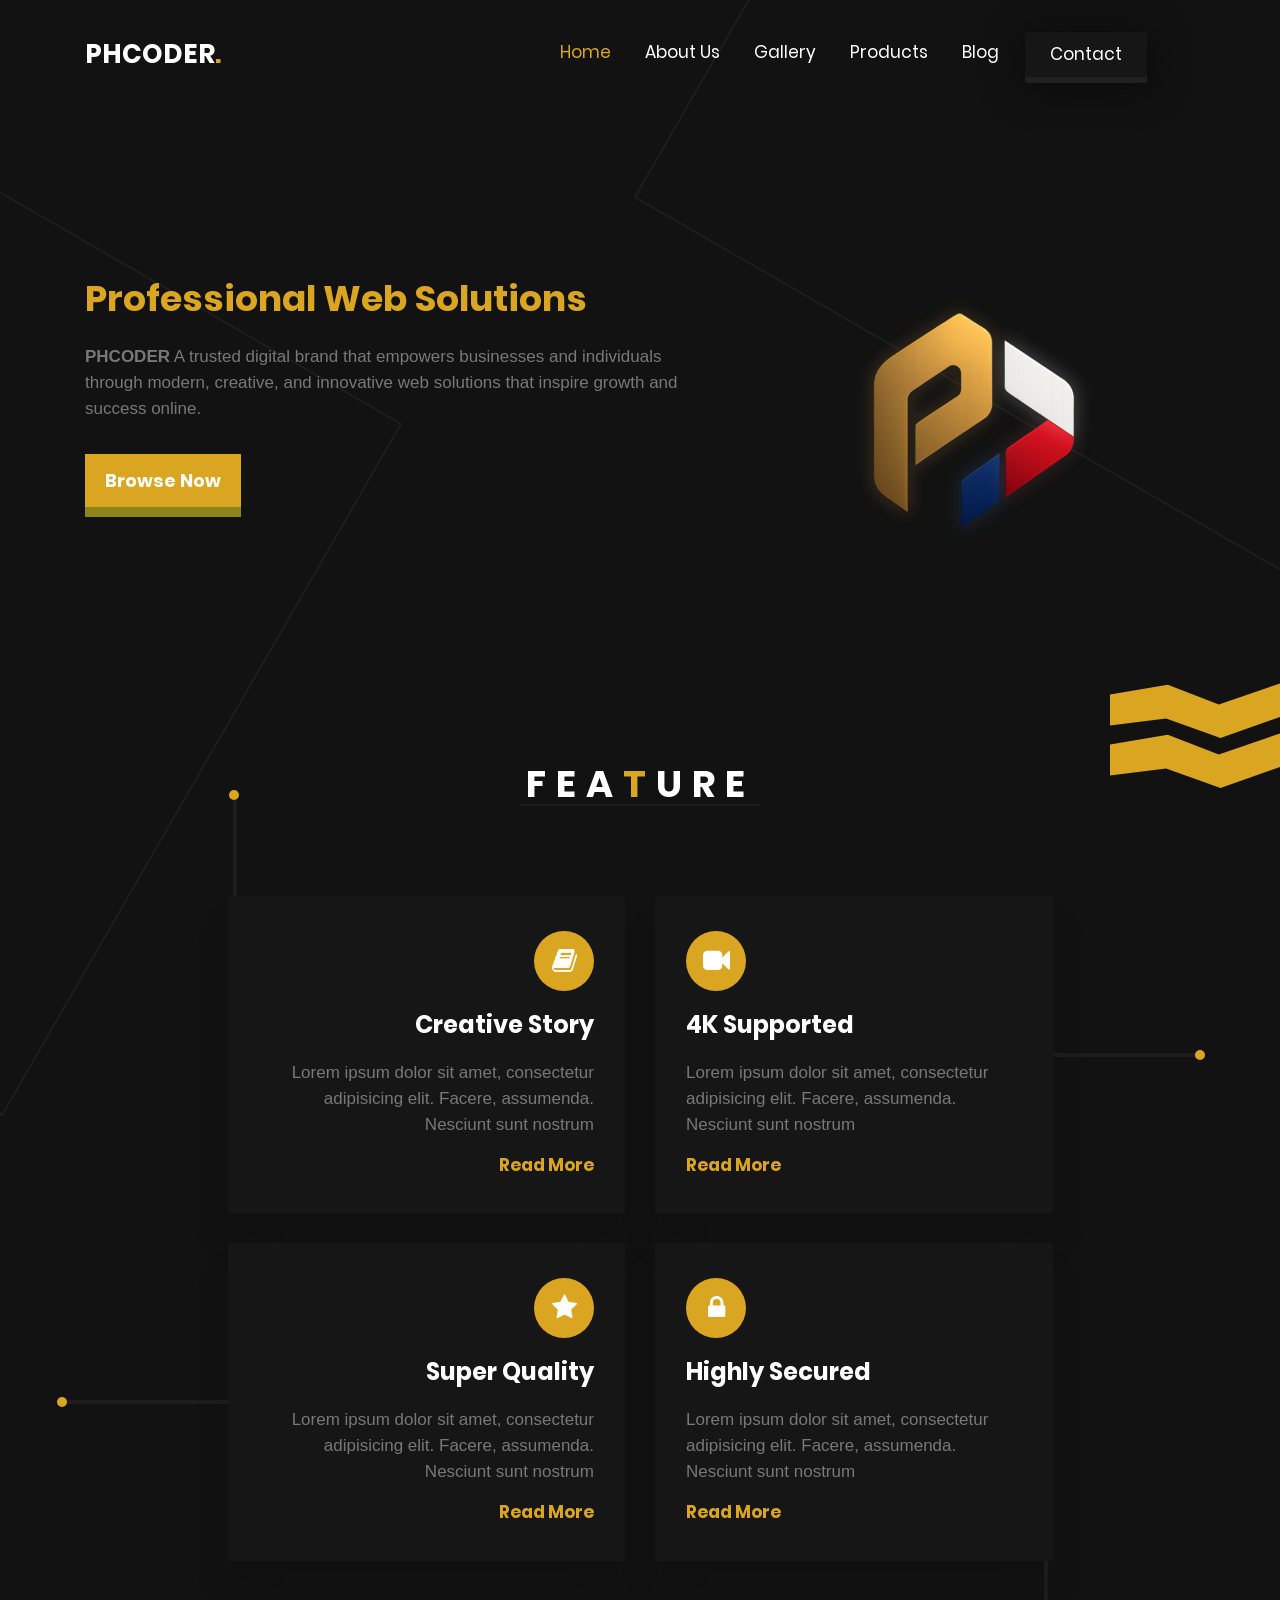
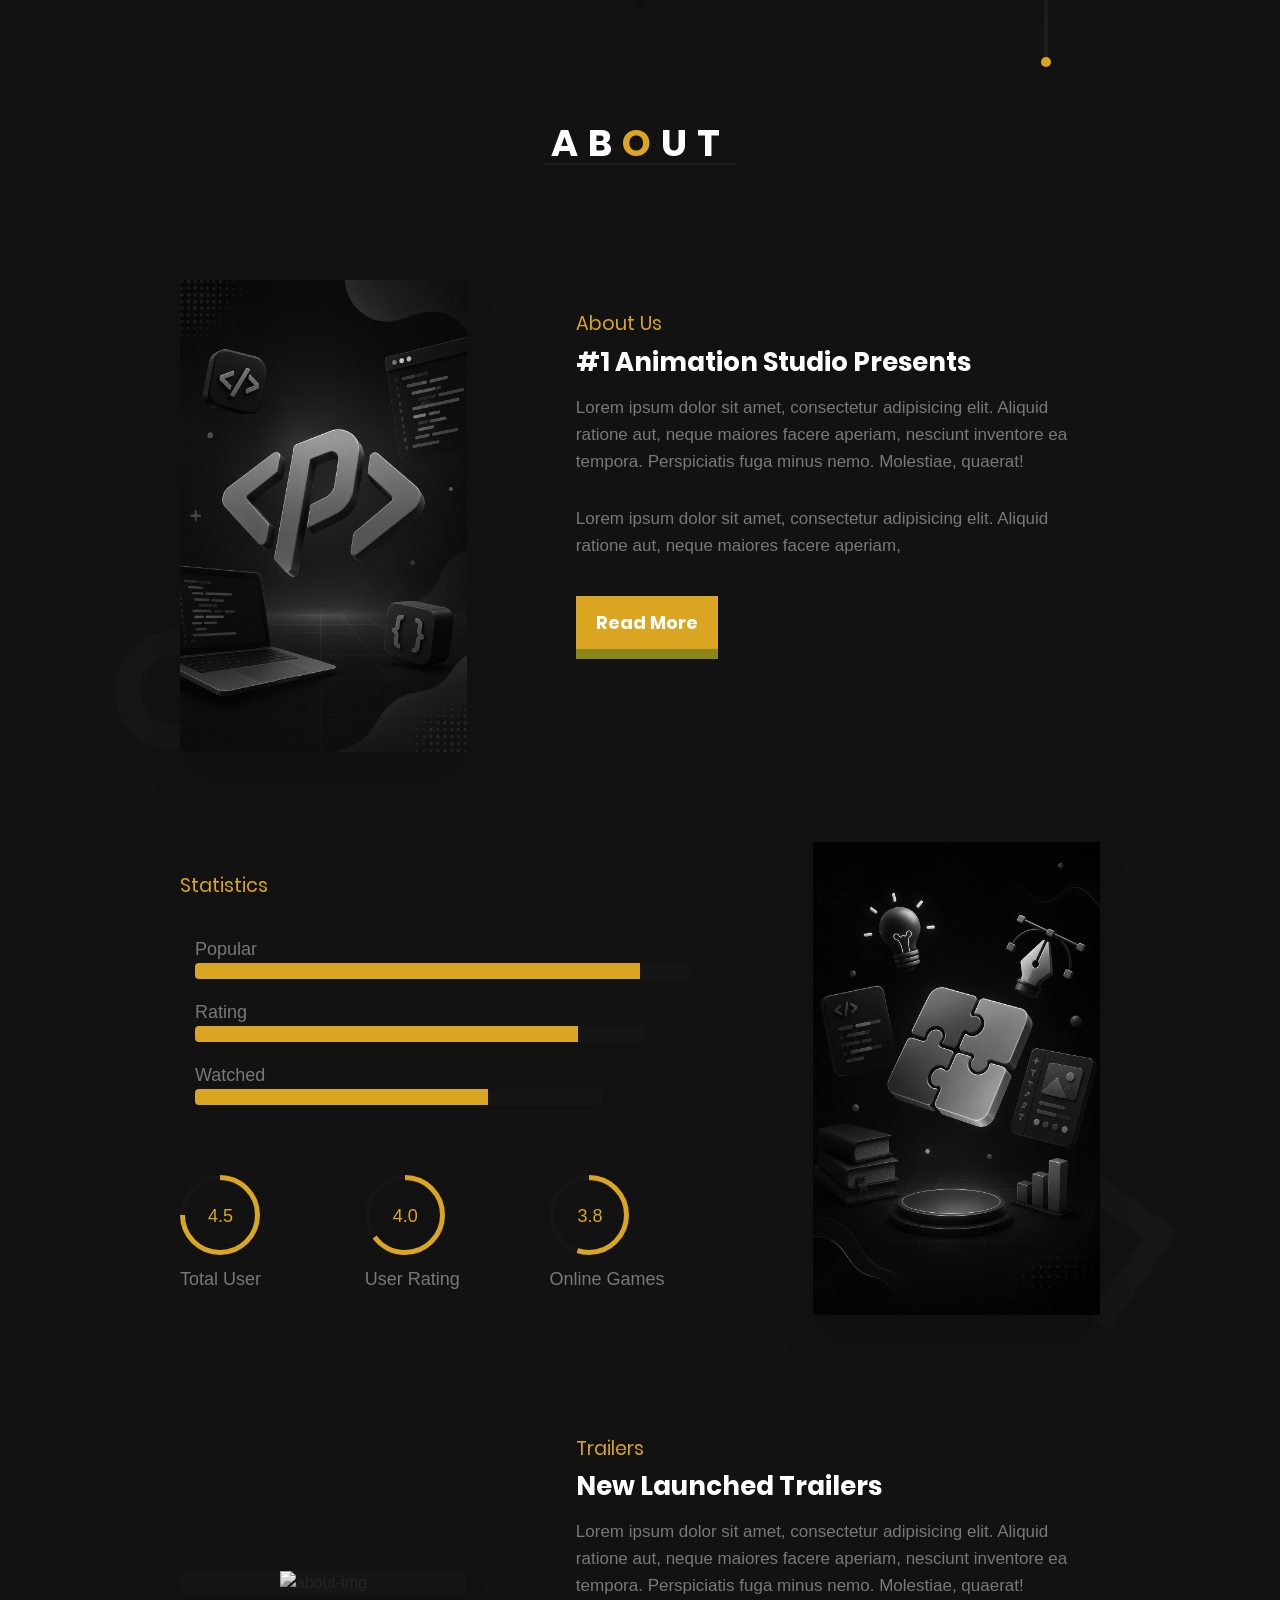
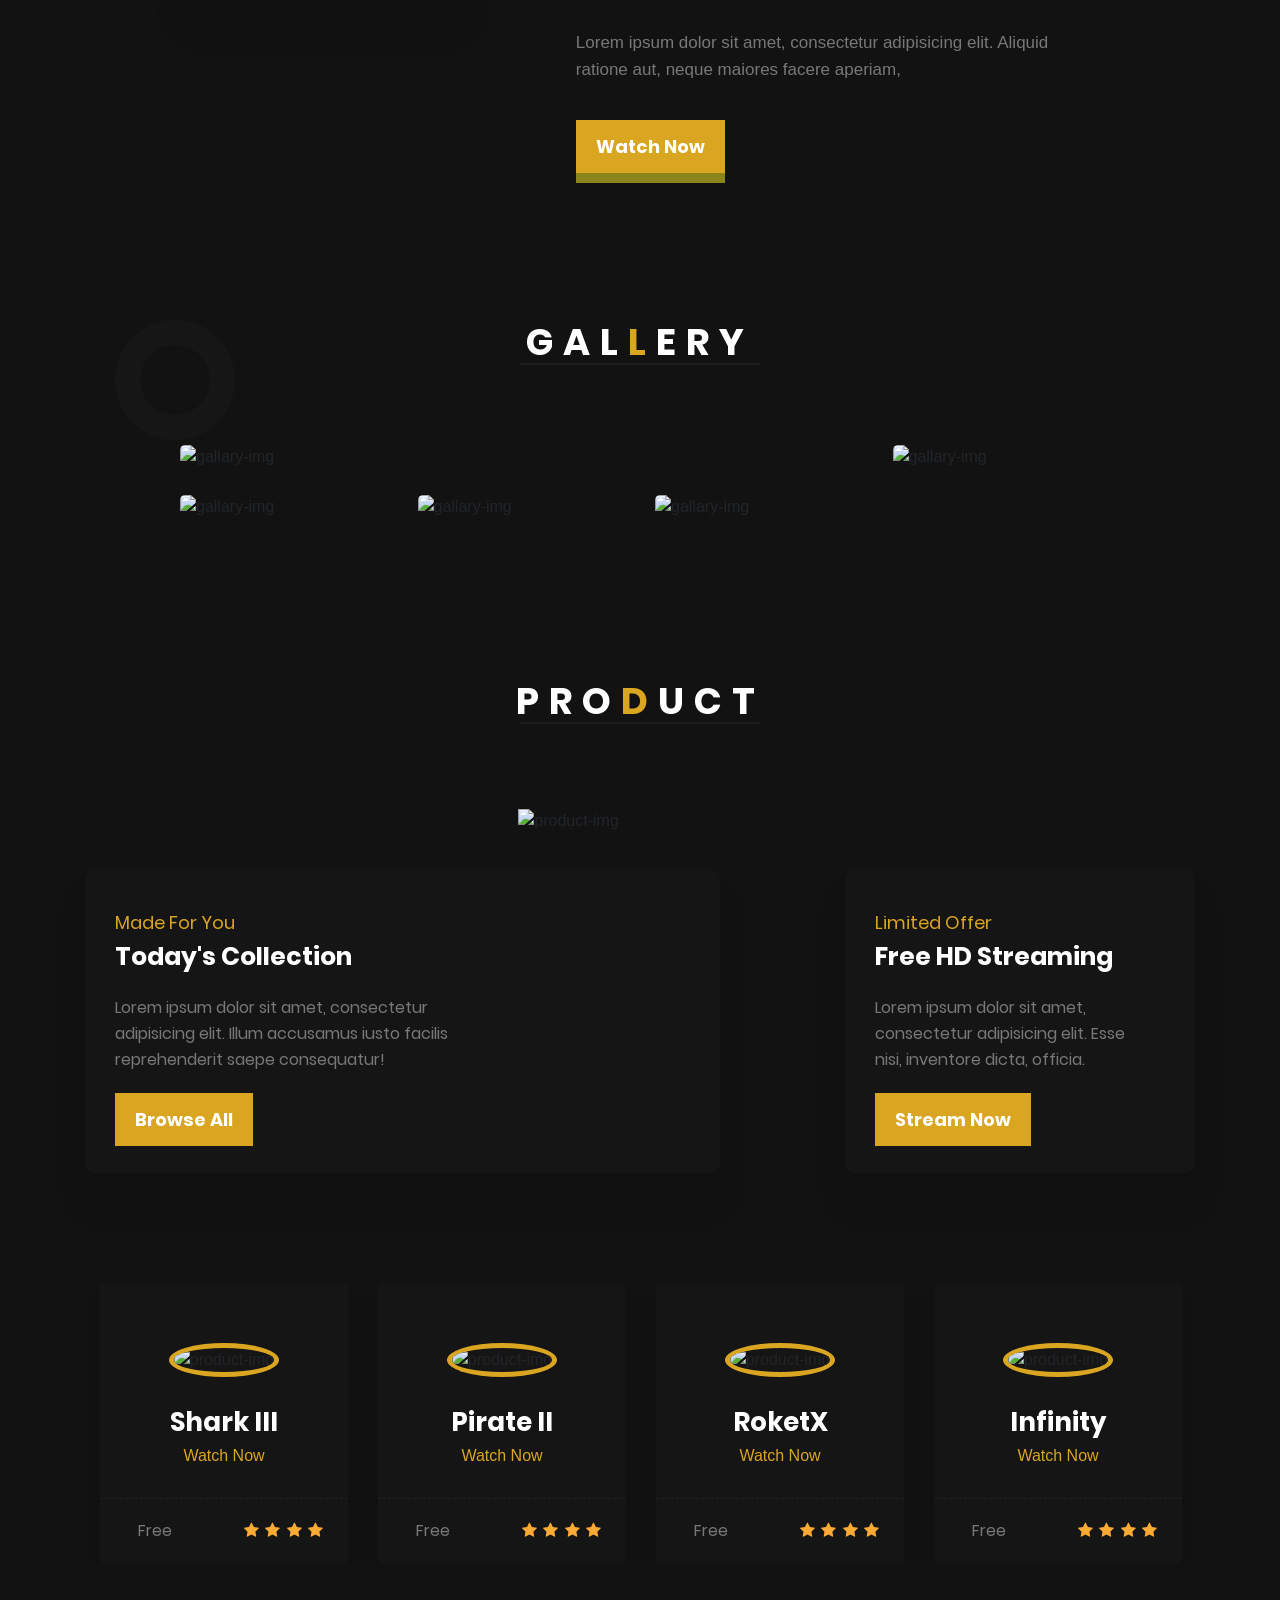
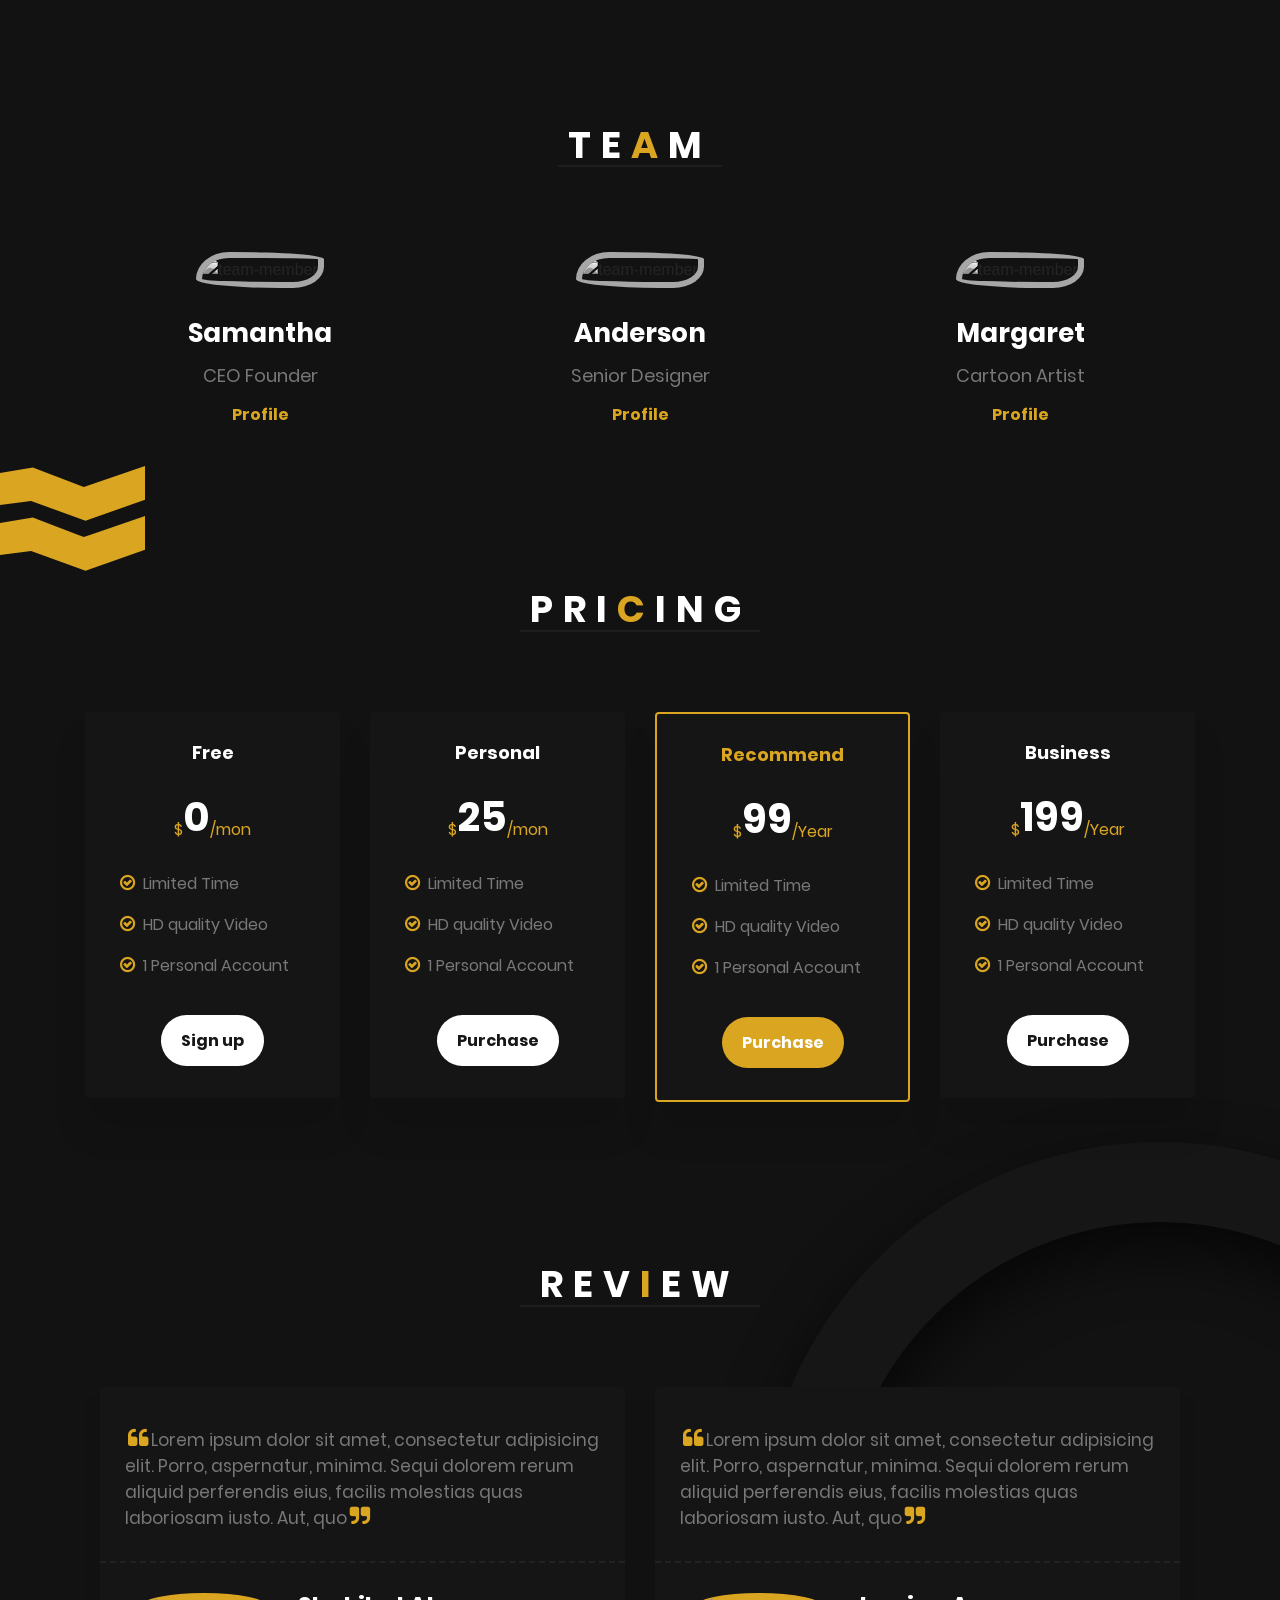
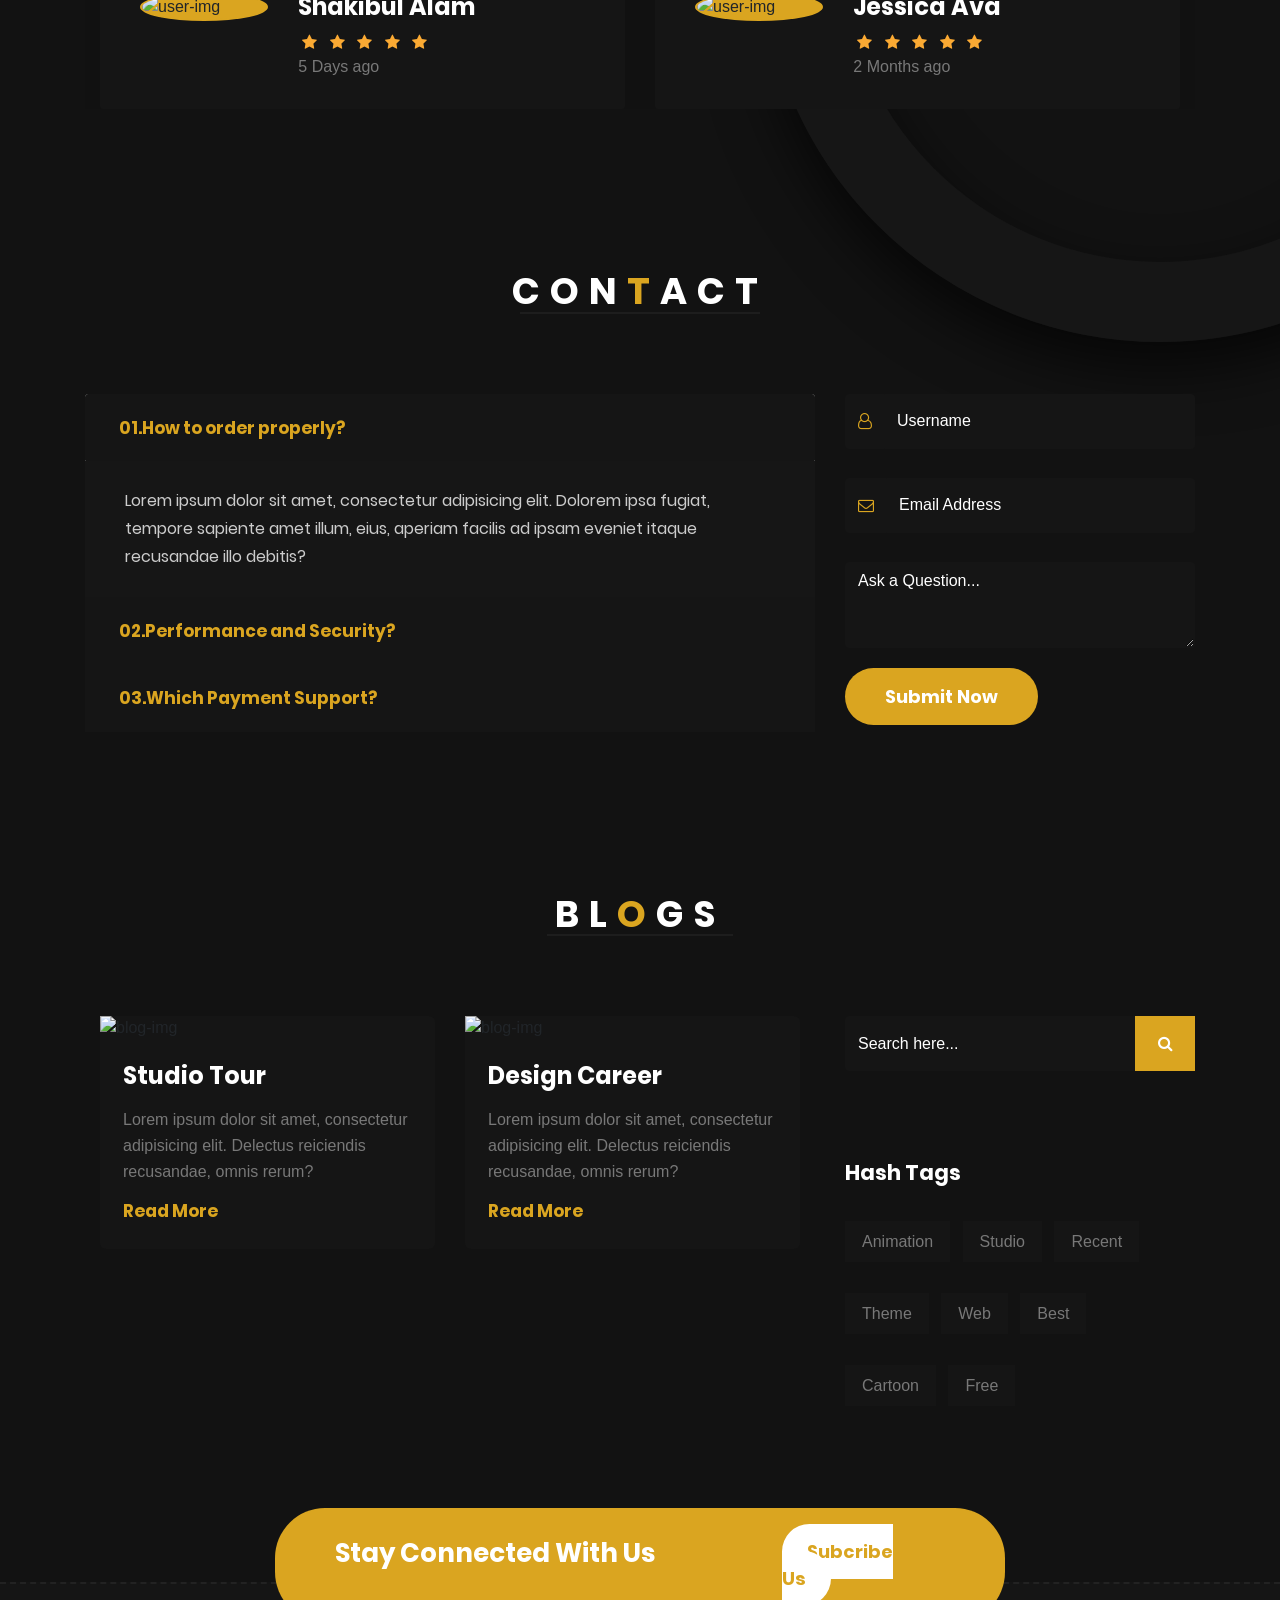
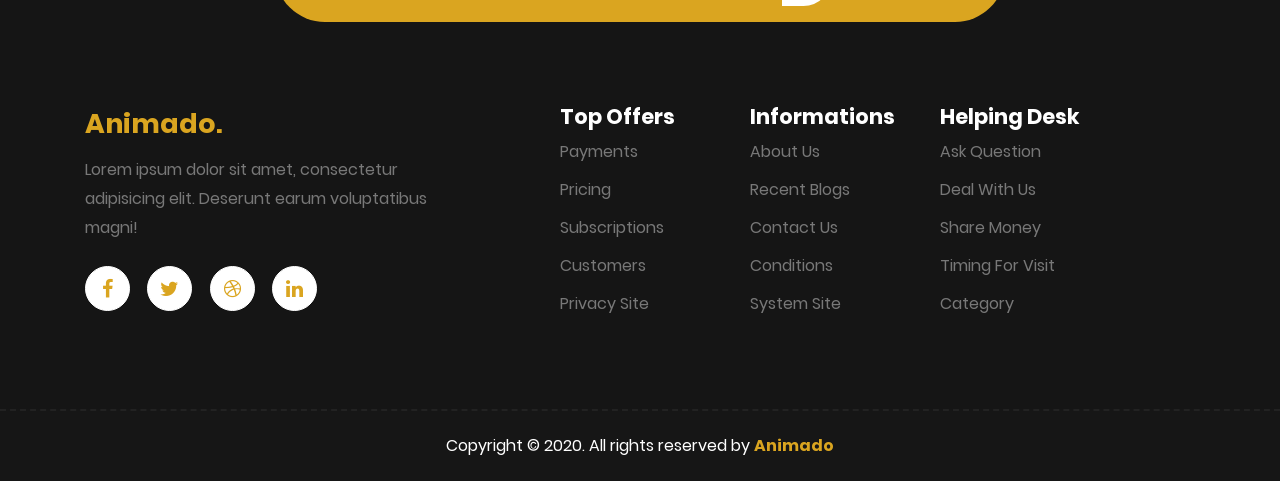
==== index.html @ 1651e9cd "." ====
<!DOCTYPE html>
<html lang="zxx">

<head>
    <meta charset="UTF-8">
    <meta name="viewport" content="width=device-width, initial-scale=1, shrink-to-fit=no">
    <meta name="keywords" content="HTML5 Template,Animation Studio, Cartoon" />
    <meta name="description" content="Animado - Animation & Cartoon Studio Template" />
    <title>PHCODER</title>
    <!--font-awesome icons link-->
    <link rel="stylesheet" href="src/style/font-awesome.min.css">

    <!-- Bootstrap CSS -->
    <link rel="stylesheet" href="src/style/bootstrap.min.css">
    <link rel="stylesheet" href="src/style/slick.css">
    <!--main style file-->
    <link rel="stylesheet" href="src/style/style.css">
    <link rel="stylesheet" href="src/style/responsive.css">
</head>

<body id="dark-mode">
    <!-- Preloader Part Start -->
    <div class="preloader">
        <div class="frame">
            <div class="center">
                <div class="dot-1"></div>
                <div class="dot-2"></div>
                <div class="dot-3"></div>
            </div>
        </div>
    </div>
    <!-- Preloader Part End -->
    <!-- HEADER AREA START -->
    <nav class="navbar navbar-expand-lg navbar-light bg-light sticky-top">
        <div class="container">
            <a class='navbar-brand' href='/html/animado-theme/demos/'>PHCODER<b>.</b></a>
            <button class="navbar-toggler" type="button" data-toggle="collapse" data-target="#navbarSupportedContent" aria-controls="navbarSupportedContent" aria-expanded="false" aria-label="Toggle navigation">
                <i class="fa fa-bars" aria-hidden="true"></i>
            </button>
            <div class="collapse navbar-collapse menu-main" id="navbarSupportedContent">
                <ul class="navbar-nav ml-auto menu-item">
                    <li class="nav-item">
                        <a class="nav-link" href="#banner">Home</a>
                    </li>
                    <li class="nav-item">
                        <a class="nav-link" href="#about">About Us</a>
                    </li>
                    <li class="nav-item">
                        <a class="nav-link" href="#gallery">Gallery</a>
                    </li>
                    <li class="nav-item">
                        <a class="nav-link" href="#product">Products</a>
                    </li>
                    <li class="nav-item">
                        <a class="nav-link" href="#blog">Blog</a>
                    </li>
                    <li class="nav-item">
                        <a class="nav-link bor" href="#" data-toggle="modal" data-target="#exampleModal">Contact</a>
                    </li>
                </ul>
            </div>
            <div class="modal fade" id="exampleModal" tabindex="-1" role="dialog" aria-hidden="true">
                <div class="modal-dialog" role="document">
                    <div class="modal-content">
                        <div class="modal-header">
                            <h5 class="modal-title">Contact Us</h5>
                            <button type="button" class="close" data-dismiss="modal" aria-label="Close">
                                <span aria-hidden="true">&times;</span>
                            </button>
                        </div>
                        <div class="modal-body">
                            <form>
                                <div class="input-group contact-input mb-3">
                                    <div class="input-group-prepend">
                                        <span class="input-group-text faq-icon"><i class="fa fa-user-o" aria-hidden="true"></i>
                                        </span>
                                    </div>
                                    <input type="text" class="form-control box-bg" placeholder="Username" aria-label="Username">
                                </div>
                                <div class="input-group contact-input mb-3">
                                    <div class="input-group-prepend">
                                        <span class="input-group-text faq-icon"><i class="fa fa-envelope-o" aria-hidden="true"></i>
                                        </span>
                                    </div>
                                    <input type="email" class="form-control box-bg" placeholder="Email Address" aria-label="Username">
                                </div>
                                <div class="form-group">
                                    <textarea class="form-control box-bg" placeholder="Ask a Question..." rows="3"></textarea>
                                </div>
                            </form>
                        </div>
                        <div class="modal-footer">
                            <button type="button" class="dropboxx" data-dismiss="modal">Close</button>
                            <button type="submit" class="dropboxx2" data-dismiss="modal">Send message</button>
                        </div>
                    </div>
                </div>
            </div>
            <div class="modal fade" id="exampleModal2" tabindex="-1" role="dialog" aria-hidden="true">
                <div class="modal-dialog" role="document">
                    <div class="modal-content">
                        <div class="modal-header">
                            <h5 class="modal-title">Subscription</h5>
                            <button type="button" class="close" data-dismiss="modal" aria-label="Close">
                                <span aria-hidden="true">&times;</span>
                            </button>
                        </div>
                        <div class="modal-body">
                            <form>
                                <div class="input-group contact-input mb-3">
                                    <input type="email" class="form-control box-bg" placeholder="Email Address" aria-label="Username">
                                </div>
                            </form>
                        </div>
                        <div class="modal-footer mf-2">
                            <button type="submit" class="dropboxx2" data-dismiss="modal">Subscribe</button>
                        </div>
                    </div>
                </div>
            </div>
        </div>
    </nav>
    <!-- HEADER AREA ENDS -->

    <!-- BANNER AREA START -->
    <section id="banner">
        <div class="design-layer"></div>
        <div class="backtotop">
            <a href="#banner"><i class="fa fa-arrow-up" aria-hidden="true"></i></a>
        </div>
        <div class="container zindex">
            <div class="row">
                <div class="col-lg-7 banner-txt">
                    <h3>Professional Web Solutions</h3>
                    <p><b>PHCODER</b> A trusted digital brand that empowers businesses and individuals through modern, creative, and innovative web solutions that inspire growth and success online.</p>
                    <a href="#">Browse Now</a>
                </div>
                <div class="col-lg-5">
                    <div class="banner-img">
                        <img src="src/images/banner.png" alt="banner-img" class="img-fluid">
                    </div>
                </div>
            </div>
        </div>
    </section>
    <!-- BANNER AREA ENDS -->

    <!-- FEATURE AREA START -->
    <section id="overview">
        <div class="container">
            <div class="row header-text text-center">
                <div class="col-lg-12">
                    <h3>FEA<span>T</span>URE</h3>
                </div>
            </div>
            <div class="row over-pa">
                <div class="col-lg-9 col-sm-12 m-auto">
                    <div class="row">
                        <div class="col-lg-6 col-sm-6">
                            <div class="over-item txt-right unique-style3">
                                <i class="fa fa-book over-i" aria-hidden="true"></i>
                                <div class="break"></div>
                                <h3>Creative Story</h3>
                                <p>Lorem ipsum dolor sit amet, consectetur adipisicing elit. Facere, assumenda. Nesciunt sunt nostrum</p>
                                <div class="over-btn">
                                    <a href="#">Read More</a>
                                </div>
                            </div>
                        </div>
                        <div class="col-lg-6 col-sm-6">
                            <div class="over-item txt-left unique-style">
                                <i class="fa fa-video-camera over-i" aria-hidden="true"></i>
                                <div class="break"></div>
                                <h3>4K Supported</h3>
                                <p>Lorem ipsum dolor sit amet, consectetur adipisicing elit. Facere, assumenda. Nesciunt sunt nostrum</p>
                                <div class="over-btn">
                                    <a href="#">Read More</a>
                                </div>
                            </div>
                        </div>
                        <div class="col-lg-6 col-sm-6">
                            <div class="over-item txt-right unique-style2">
                                <i class="fa fa-star over-i" aria-hidden="true"></i>
                                <div class="break"></div>
                                <h3>Super Quality</h3>
                                <p>Lorem ipsum dolor sit amet, consectetur adipisicing elit. Facere, assumenda. Nesciunt sunt nostrum</p>
                                <div class="over-btn">
                                    <a href="#">Read More</a>
                                </div>
                            </div>
                        </div>
                        <div class="col-lg-6 col-sm-6">
                            <div class="over-item txt-left unique-style4">
                                <i class="fa fa-lock over-i" aria-hidden="true"></i>
                                <div class="break"></div>
                                <h3>Highly Secured</h3>
                                <p>Lorem ipsum dolor sit amet, consectetur adipisicing elit. Facere, assumenda. Nesciunt sunt nostrum</p>
                                <div class="over-btn">
                                    <a href="#">Read More</a>
                                </div>
                            </div>
                        </div>
                    </div>
                </div>
            </div>
        </div>
    </section>
    <!-- FEATURE AREA ENDS -->

    <!-- ABOUT AREA START -->
    <section id="about">
        <div class="container">
            <div class="row header-text text-center about-header">
                <div class="col-lg-12">
                    <h3>AB<span>O</span>UT</h3>
                </div>
            </div>
            <div class="row about-pa">
                <div class="col-lg-10 col-md-12 m-auto about-item">
                    <div class="row">
                        <div class="col-lg-4 col-sm-8 m-sm-auto col-md-5 text-center">
                            <div class="about-img ai-one">
                                <img src="src/images/about.png" alt="about-img" class="img-fluid">
                            </div>
                        </div>
                        <div class="col-lg-1 col-md-1"></div>
                        <div class="col-lg-7 col-md-6">
                            <div class="about-txt">
                                <span class="separet-span">About Us</span>
                                <h3>#1 Animation Studio Presents</h3>
                                <p>Lorem ipsum dolor sit amet, consectetur adipisicing elit. Aliquid ratione aut, neque maiores facere aperiam, nesciunt inventore ea tempora. Perspiciatis fuga minus nemo. Molestiae, quaerat!</p>
                                <p class="separate-p tab-hider">Lorem ipsum dolor sit amet, consectetur adipisicing elit. Aliquid ratione aut, neque maiores facere aperiam,</p>
                                <a href="#">Read More</a>
                            </div>
                        </div>
                    </div>
                </div>
                <div class="col-lg-10 m-auto about-item col-md-12">
                    <div class="row">
                        <div class="col-lg-7 col-md-6">
                            <div class="about-txt sm-reduce-pa">
                                <span class="separet-span">Statistics</span>
                                <div class="p-bars">
                                    <div class="col-lg-12 p-bar">
                                        <span>Popular</span>
                                        <div class="progress">
                                            <div class="progress-bar" role="progressbar" style="width: 90%;" aria-valuenow="90" aria-valuemin="0" aria-valuemax="100"></div>
                                        </div>
                                    </div>
                                    <div class="col-lg-11 p-bar">
                                        <span>Rating</span>
                                        <div class="progress">
                                            <div class="progress-bar" role="progressbar" style="width: 85%;" aria-valuenow="85" aria-valuemin="0" aria-valuemax="100"></div>
                                        </div>
                                    </div>
                                    <div class="col-lg-10 p-bar">
                                        <span>Watched</span>
                                        <div class="progress">
                                            <div class="progress-bar" role="progressbar" style="width: 72%;" aria-valuenow="72" aria-valuemin="0" aria-valuemax="100"></div>
                                        </div>
                                    </div>
                                </div>
                            </div>
                            <div class="row counter-main">
                                <div class="counter-1 col-4 col-lg-4 col-sm-3 col-md-4">
                                    <div class="chart" data-percent="75">
                                    </div>
                                    <h5>4.5</h5>
                                    <span>Total User</span>
                                </div>
                                <div class="counter-1 col-4 col-lg-4  col-sm-3 col-md-4">
                                    <div class="chart" data-percent="65">
                                    </div>
                                    <h5>4.0</h5>
                                    <span>User Rating</span>
                                </div>
                                <div class="counter-1 col-4 col-lg-4 col-sm-3 col-md-4">
                                    <div class="chart" data-percent="55">
                                    </div>
                                    <h5>3.8</h5>
                                    <span>Online Games</span>
                                </div>
                            </div>
                        </div>
                        <div class="col-lg-1 col-md-1"></div>
                        <div class="col-lg-4 text-center mob-hide sm-hide col-md-5">
                            <div class="about-img ai-two">
                                <img src="src/images/skills.png" alt="about-img" class="img-fluid">
                            </div>
                        </div>
                    </div>
                </div>
                <div class="col-lg-10 m-auto about-item col-md-12">
                    <div class="row">
                        <div class="col-lg-4 col-sm-8 m-sm-auto text-center col-md-5">
                            <div class="about-img ai-three">
                                <img src="images/about3.png" alt="about-img" class="img-fluid">
                            </div>
                        </div>
                        <div class="col-lg-1 col-md-1"></div>
                        <div class="col-lg-7 col-md-6">
                            <div class="about-txt">
                                <span class="separet-span">Trailers</span>
                                <h3>New Launched Trailers</h3>
                                <p>Lorem ipsum dolor sit amet, consectetur adipisicing elit. Aliquid ratione aut, neque maiores facere aperiam, nesciunt inventore ea tempora. Perspiciatis fuga minus nemo. Molestiae, quaerat!</p>
                                <p class="separate-p tab-hider">Lorem ipsum dolor sit amet, consectetur adipisicing elit. Aliquid ratione aut, neque maiores facere aperiam,</p>
                                <a href="#">Watch Now</a>
                            </div>
                        </div>
                    </div>
                </div>
            </div>
        </div>
    </section>
    <!-- ABOUT AREA ENDS -->

    <!-- GALLERY AREA START -->
    <section id="gallery">
        <div class="container">
            <div class="row header-text text-center">
                <div class="col-lg-12">
                    <h3>GAL<span>L</span>ERY</h3>
                </div>
            </div>
            <div class="row gallery-pa">
                <div class="col-lg-10 m-auto">
                    <div class="row">
                        <div class="col-lg-9 col-md-12 col-sm-6 col-12 gallery-img">
                            <img src="images/g1.jpg" alt="gallary-img" class="img-fluid">
                        </div>
                        <div class="col-lg-3 col-md-3 col-sm-6 g-2 col-12 mob-mar-top gallery-img tab-view-hide">
                            <img src="images/g2.jpg" alt="gallary-img" class="img-fluid sp-img2">
                        </div>
                        <div class="col-lg-3 col-md-3 col-sm-6 col-12 gallery-img g-mar sm-gallery-top">
                            <img src="images/g3.jpg" alt="gallary-img" class="img-fluid">
                        </div>
                        <div class="col-lg-3 col-md-3 col-sm-6 col-12 gallery-img g-mar">
                            <img src="images/g4.jpg" alt="gallary-img" class="img-fluid">
                        </div>
                        <div class="col-lg-6 col-md-6 col-sm-6 col-12 gallery-img g-mar sm-gallery-top2">
                            <img src="images/g5.jpg" alt="gallary-img" class="img-fluid w-100 sp-img">
                        </div>
                    </div>
                </div>
            </div>
        </div>
    </section>
    <!-- GALLERY AREA ENDS -->

    <!-- PRODUCT AREA START -->
    <section id="product">
        <div class="container">
            <div class="row header-text text-center">
                <div class="col-lg-12">
                    <h3>PRO<span>D</span>UCT</h3>
                </div>
            </div>
            <div class="row product-pa">
                <div class="col-lg-7 mob-mar-bottom">
                    <div class="product-item">
                        <div class="row">
                            <div class="col-lg-8 col-md-7 product-txt">
                                <span>Made For You</span>
                                <h3>Today's Collection</h3>
                                <p>Lorem ipsum dolor sit amet, consectetur adipisicing elit. Illum accusamus iusto facilis reprehenderit saepe consequatur!</p>
                                <a href="#">Browse All</a>
                            </div>
                            <div class="col-lg-4 col-md-4 mob-img-hide">
                                <img src="images/pro1.png" alt="product-img">
                            </div>
                        </div>
                    </div>
                </div>
                <div class="col-lg-1"></div>
                <div class="col-lg-4">
                    <div class="product-item product-txt">
                        <span>Limited Offer</span>
                        <h3>Free HD Streaming</h3>
                        <p class="next-p">Lorem ipsum dolor sit amet, consectetur adipisicing elit. Esse nisi, inventore dicta, officia.</p>
                        <a href="#">Stream Now</a>
                    </div>
                </div>
            </div>
            <div class="row">
                <div class="col-lg-12">
                    <div class="product-main">
                        <div class="col-lg-3">
                            <div class="product-slider text-center">
                                <div class="pro-img">
                                    <img src="images/p1.jpg" alt="product-img">
                                </div>
                                <div class="border-style">
                                    <h3>Pirate II</h3>
                                    <a href="#">Watch Now</a>
                                </div>
                                <div class="row pro-info">
                                    <div class="col-lg-6 col-6 col-sm-5">
                                        <span>Free</span>
                                    </div>
                                    <div class="col-lg-6 col-6 stars col-sm-7">
                                        <i class="fa fa-star" aria-hidden="true"></i>
                                        <i class="fa fa-star" aria-hidden="true"></i>
                                        <i class="fa fa-star" aria-hidden="true"></i>
                                        <i class="fa fa-star" aria-hidden="true"></i>
                                    </div>
                                </div>
                            </div>
                        </div>
                        <div class="col-lg-3">
                            <div class="product-slider text-center">
                                <div class="pro-img">
                                    <img src="images/p2.jpg" alt="product-img">
                                </div>
                                <div class="border-style">
                                    <h3>RoketX</h3>
                                    <a href="#">Watch Now</a>
                                </div>
                                <div class="row pro-info">
                                    <div class="col-lg-6 col-sm-5 col-6">
                                        <span>Free</span>
                                    </div>
                                    <div class="col-lg-6 col-6 col-sm-7 stars">
                                        <i class="fa fa-star" aria-hidden="true"></i>
                                        <i class="fa fa-star" aria-hidden="true"></i>
                                        <i class="fa fa-star" aria-hidden="true"></i>
                                        <i class="fa fa-star" aria-hidden="true"></i>
                                    </div>
                                </div>
                            </div>
                        </div>
                        <div class="col-lg-3">
                            <div class="product-slider text-center">
                                <div class="pro-img">
                                    <img src="images/p3.jpg" alt="product-img">
                                </div>
                                <div class="border-style">
                                    <h3>Infinity</h3>
                                    <a href="#">Watch Now</a>
                                </div>
                                <div class="row pro-info">
                                    <div class="col-lg-6 col-sm-5 col-6">
                                        <span>Free</span>
                                    </div>
                                    <div class="col-lg-6 col-6 col-sm-7 stars">
                                        <i class="fa fa-star" aria-hidden="true"></i>
                                        <i class="fa fa-star" aria-hidden="true"></i>
                                        <i class="fa fa-star" aria-hidden="true"></i>
                                        <i class="fa fa-star" aria-hidden="true"></i>
                                    </div>
                                </div>
                            </div>
                        </div>
                        <div class="col-lg-3">
                            <div class="product-slider text-center">
                                <div class="pro-img">
                                    <img src="images/p4.jpg" alt="product-img">
                                </div>
                                <div class="border-style">
                                    <h3>Fisher 2</h3>
                                    <a href="#">Watch Now</a>
                                </div>
                                <div class="row pro-info">
                                    <div class="col-lg-6 col-sm-5 col-6">
                                        <span>Free</span>
                                    </div>
                                    <div class="col-lg-6 col-sm-7 col-6 stars">
                                        <i class="fa fa-star" aria-hidden="true"></i>
                                        <i class="fa fa-star" aria-hidden="true"></i>
                                        <i class="fa fa-star" aria-hidden="true"></i>
                                        <i class="fa fa-star" aria-hidden="true"></i>
                                    </div>
                                </div>
                            </div>
                        </div>
                        <div class="col-lg-3">
                            <div class="product-slider text-center">
                                <div class="pro-img">
                                    <img src="images/p5.jpg" alt="product-img">
                                </div>
                                <div class="border-style">
                                    <h3>Shark III</h3>
                                    <a href="#">Watch Now</a>
                                </div>
                                <div class="row pro-info">
                                    <div class="col-lg-6 col-sm-5 col-6">
                                        <span>Free</span>
                                    </div>
                                    <div class="col-lg-6 col-sm-7 col-6 stars">
                                        <i class="fa fa-star" aria-hidden="true"></i>
                                        <i class="fa fa-star" aria-hidden="true"></i>
                                        <i class="fa fa-star" aria-hidden="true"></i>
                                        <i class="fa fa-star" aria-hidden="true"></i>
                                    </div>
                                </div>
                            </div>
                        </div>
                    </div>
                </div>
            </div>
        </div>
    </section>
    <!-- PRODUCT AREA ENDS -->

    <!-- TEAM AREA START -->
    <section id="team">
        <div class="container">
            <div class="row header-text text-center team-header">
                <div class="col-lg-12">
                    <h3>TE<span>A</span>M</h3>
                </div>
            </div>
            <div class="row team-pa">
                <div class="col-lg-3 col-md-3 col-sm-4 m-auto team-item text-center">
                    <img src="images/t1.jpg" alt="team-member" class="img-fluid">
                    <h3>Samantha</h3>
                    <p>CEO Founder</p>
                    <a href="#">Profile</a>
                </div>
                <div class="col-lg-3 col-md-3 col-sm-4 m-auto team-item text-center">
                    <img src="images/t2.jpg" alt="team-member" class="img-fluid">
                    <h3>Anderson</h3>
                    <p>Senior Designer</p>
                    <a href="#">Profile</a>
                </div>
                <div class="col-lg-3 col-md-3 col-sm-4 m-auto team-item text-center">
                    <img src="images/t3.jpg" alt="team-member" class="img-fluid">
                    <h3>Margaret</h3>
                    <p>Cartoon Artist</p>
                    <a href="#">Profile</a>
                </div>
            </div>
        </div>
    </section>
    <!-- TEAM AREA ENDS -->

    <!-- PRICE AREA START -->
    <section id="price">
        <div class="container">
            <div class="row header-text text-center">
                <div class="col-lg-12">
                    <h3>PRI<span>C</span>ING</h3>
                </div>
            </div>
            <div class="row price-pa">
                <div class="col-lg-3 col-sm-6">
                    <div class="price-table mob-mar-bottom">
                        <h3>Free</h3>
                        <h4><sub>$</sub>0<sub>/mon</sub></h4>
                        <p><i class="fa fa-check-circle-o" aria-hidden="true"></i> Limited Time</p>
                        <p><i class="fa fa-check-circle-o" aria-hidden="true"></i> HD quality Video</p>
                        <p><i class="fa fa-check-circle-o" aria-hidden="true"></i> 1 Personal Account</p>
                        <div class="price-btn text-center">
                            <a href="#">Sign up</a>
                        </div>
                    </div>
                </div>
                <div class="col-lg-3 col-sm-6">
                    <div class="price-table mob-mar-bottom">
                        <h3>Personal</h3>
                        <h4><sub>$</sub>25<sub>/mon</sub></h4>
                        <p><i class="fa fa-check-circle-o" aria-hidden="true"></i> Limited Time</p>
                        <p><i class="fa fa-check-circle-o" aria-hidden="true"></i> HD quality Video</p>
                        <p><i class="fa fa-check-circle-o" aria-hidden="true"></i> 1 Personal Account</p>
                        <div class="price-btn text-center">
                            <a href="#">Purchase</a>
                        </div>
                    </div>
                </div>
                <div class="col-lg-3 col-sm-6 mob-mar-bottom">
                    <div class="price-table gold-bg">
                        <h3 class="gold">Recommend</h3>
                        <h4><sub>$</sub>99<sub>/Year</sub></h4>
                        <p><i class="fa fa-check-circle-o" aria-hidden="true"></i> Limited Time</p>
                        <p><i class="fa fa-check-circle-o" aria-hidden="true"></i> HD quality Video</p>
                        <p><i class="fa fa-check-circle-o" aria-hidden="true"></i> 1 Personal Account</p>
                        <div class="price-btn gold-bg2 text-center">
                            <a href="#">Purchase</a>
                        </div>
                    </div>
                </div>
                <div class="col-lg-3 col-sm-6">
                    <div class="price-table">
                        <h3>Business</h3>
                        <h4><sub>$</sub>199<sub>/Year</sub></h4>
                        <p><i class="fa fa-check-circle-o" aria-hidden="true"></i> Limited Time</p>
                        <p><i class="fa fa-check-circle-o" aria-hidden="true"></i> HD quality Video</p>
                        <p><i class="fa fa-check-circle-o" aria-hidden="true"></i> 1 Personal Account</p>
                        <div class="price-btn text-center">
                            <a href="#">Purchase</a>
                        </div>
                    </div>
                </div>
            </div>
        </div>
    </section>
    <!-- PRICE AREA ENDS -->

    <!-- REVIEW AREA START -->
    <section id="review">
        <div class="container">
            <div class="row header-text text-center">
                <div class="col-lg-12">
                    <h3>REV<span>I</span>EW</h3>
                </div>
            </div>
            <div class="row review-pa">
                <div class="col-lg-12">
                    <div class="review-main">
                        <div class="col-lg-6">
                            <div class="review-item">
                                <div class="comment">
                                    <p><i class="fa fa-quote-left" aria-hidden="true"></i>Lorem ipsum dolor sit amet, consectetur adipisicing elit. Porro, aspernatur, minima. Sequi dolorem rerum aliquid perferendis eius, facilis molestias quas laboriosam iusto. Aut, quo<i class="fa fa-quote-right" aria-hidden="true"></i></p>
                                </div>
                                <div class="user">
                                    <div class="row">
                                        <div class="col-lg-4 col-sm-4 user-img">
                                            <img src="images/testimonial.png" alt="user-img">
                                        </div>
                                        <div class="col-lg-7 col-sm-7 user-txt">
                                            <h3>Shakibul Alam</h3>
                                            <div class="star2">
                                                <i class="fa fa-star" aria-hidden="true"></i>
                                                <i class="fa fa-star" aria-hidden="true"></i>
                                                <i class="fa fa-star" aria-hidden="true"></i>
                                                <i class="fa fa-star" aria-hidden="true"></i>
                                                <i class="fa fa-star" aria-hidden="true"></i>
                                            </div>
                                            <span>5 Days ago</span>
                                        </div>
                                    </div>
                                </div>
                            </div>
                        </div>
                        <div class="col-lg-6">
                            <div class="review-item">
                                <div class="comment">
                                    <p><i class="fa fa-quote-left" aria-hidden="true"></i>Lorem ipsum dolor sit amet, consectetur adipisicing elit. Porro, aspernatur, minima. Sequi dolorem rerum aliquid perferendis eius, facilis molestias quas laboriosam iusto. Aut, quo<i class="fa fa-quote-right" aria-hidden="true"></i></p>
                                </div>
                                <div class="user">
                                    <div class="row">
                                        <div class="col-lg-4 col-sm-4 user-img">
                                            <img src="images/testimonial1.png" alt="user-img">
                                        </div>
                                        <div class="col-lg-7 col-sm-7 user-txt">
                                            <h3>Jessica Ava</h3>
                                            <div class="star2">
                                                <i class="fa fa-star" aria-hidden="true"></i>
                                                <i class="fa fa-star" aria-hidden="true"></i>
                                                <i class="fa fa-star" aria-hidden="true"></i>
                                                <i class="fa fa-star" aria-hidden="true"></i>
                                                <i class="fa fa-star" aria-hidden="true"></i>
                                            </div>
                                            <span>2 Months ago</span>
                                        </div>
                                    </div>
                                </div>
                            </div>
                        </div>
                        <div class="col-lg-6">
                            <div class="review-item">
                                <div class="comment">
                                    <p><i class="fa fa-quote-left" aria-hidden="true"></i>Lorem ipsum dolor sit amet, consectetur adipisicing elit. Porro, aspernatur, minima. Sequi dolorem rerum aliquid perferendis eius, facilis molestias quas laboriosam iusto. Aut, quo<i class="fa fa-quote-right" aria-hidden="true"></i></p>
                                </div>
                                <div class="user">
                                    <div class="row">
                                        <div class="col-lg-4 col-sm-4 user-img">
                                            <img src="images/testimonial3.png" alt="user-img">
                                        </div>
                                        <div class="col-lg-7 col-sm-7 user-txt">
                                            <h3>Saiful Alam</h3>
                                            <div class="star2">
                                                <i class="fa fa-star" aria-hidden="true"></i>
                                                <i class="fa fa-star" aria-hidden="true"></i>
                                                <i class="fa fa-star" aria-hidden="true"></i>
                                                <i class="fa fa-star" aria-hidden="true"></i>
                                                <i class="fa fa-star" aria-hidden="true"></i>
                                            </div>
                                            <span>2 years ago</span>
                                        </div>
                                    </div>
                                </div>
                            </div>
                        </div>
                    </div>
                </div>
            </div>
        </div>
    </section>
    <!-- REVIEW AREA ENDS -->

    <!-- CONTACT AREA START -->
    <section id="contact">
        <div class="container">
            <div class="row header-text text-center">
                <div class="col-lg-12">
                    <h3>CON<span>T</span>ACT</h3>
                </div>
            </div>
            <div class="row contact-pa">
                <div class="col-lg-8 f-text2">
                    <div class="accordion" id="accordionExample">
                        <div class="card">
                            <div class="card-header" id="headingOne">
                                <h2 class="mb-0">
                                    <button class="btn btn-link zom" type="button" data-toggle="collapse" data-target="#collapseOne" aria-expanded="true" aria-controls="collapseOne">
                                        01.How to order properly?
                                    </button>
                                </h2>
                            </div>
                            <div id="collapseOne" class="collapse show" aria-labelledby="headingOne" data-parent="#accordionExample">
                                <div class="card-body">
                                    Lorem ipsum dolor sit amet, consectetur adipisicing elit. Dolorem ipsa fugiat, tempore sapiente amet illum, eius, aperiam facilis ad ipsam eveniet itaque recusandae illo debitis?
                                </div>
                            </div>
                        </div>
                        <div class="card">
                            <div class="card-header" id="headingTwo">
                                <h2 class="mb-0">
                                    <button class="btn btn-link collapsed zom" type="button" data-toggle="collapse" data-target="#collapseTwo" aria-expanded="false" aria-controls="collapseTwo">
                                        02.Performance and Security?
                                    </button>
                                </h2>
                            </div>
                            <div id="collapseTwo" class="collapse" aria-labelledby="headingTwo" data-parent="#accordionExample">
                                <div class="card-body">
                                    Lorem ipsum dolor sit amet, consectetur adipisicing elit. Dolorem ipsa fugiat, tempore sapiente amet illum, eius, aperiam facilis ad ipsam eveniet itaque recusandae illo debitis?
                                </div>
                            </div>
                        </div>
                        <div class="card">
                            <div class="card-header" id="headingThree">
                                <h2 class="mb-0">
                                    <button class="btn btn-link collapsed zom" type="button" data-toggle="collapse" data-target="#collapseThree" aria-expanded="false" aria-controls="collapseThree">
                                        03.Which Payment Support?
                                    </button>
                                </h2>
                            </div>
                            <div id="collapseThree" class="collapse" aria-labelledby="headingThree" data-parent="#accordionExample">
                                <div class="card-body">
                                    Lorem ipsum dolor sit amet, consectetur adipisicing elit. Dolorem ipsa fugiat, tempore sapiente amet illum, eius, aperiam facilis ad ipsam eveniet itaque recusandae illo debitis?
                                </div>
                            </div>
                        </div>
                    </div>
                </div>
                <div class="col-lg-4 mobile-space">
                    <div class="row">
                        <div class="col-lg-12">
                            <form>
                                <div class="input-group contact-input mb-3">
                                    <div class="input-group-prepend">
                                        <span class="input-group-text faq-icon"><i class="fa fa-user-o" aria-hidden="true"></i>
                                        </span>
                                    </div>
                                    <input type="text" class="form-control box-bg" placeholder="Username" aria-label="Username">
                                </div>
                            </form>
                        </div>
                        <div class="col-lg-12">
                            <form>
                                <div class="input-group contact-input mb-3">
                                    <div class="input-group-prepend">
                                        <span class="input-group-text faq-icon"><i class="fa fa-envelope-o" aria-hidden="true"></i>
                                        </span>
                                    </div>
                                    <input type="email" class="form-control box-bg" placeholder="Email Address" aria-label="Username">
                                </div>
                            </form>
                        </div>
                        <div class="col-lg-12">
                            <form>
                                <div class="form-group">
                                    <textarea class="form-control box-bg" placeholder="Ask a Question..." rows="3"></textarea>
                                </div>
                                <div class="con-btn-main wow fadeInUp" data-wow-delay=".2s" data-wow-duration="1s">
                                    <input type="submit" value="Submit Now" class="con-btn">
                                </div>
                            </form>
                        </div>
                    </div>
                </div>
            </div>
        </div>
    </section>
    <!-- CONTACT AREA ENDS -->

    <!-- BLOG AREA START -->
    <section id="blog">
        <div class="container">
            <div class="row header-text text-center blog-header">
                <div class="col-lg-12">
                    <h3>BL<span>O</span>GS</h3>
                </div>
            </div>
            <div class="row blog-pa">
                <div class="col-lg-8">
                    <div class="blog-main">
                        <div class="col-lg-6 blog-item">
                            <div class="blog-shadow">
                                <img src="images/blog1.jpg" alt="blog-img" class="img-fluid w-100">
                                <div class="blog-item-txt">
                                    <h3>Studio Tour</h3>
                                    <p>Lorem ipsum dolor sit amet, consectetur adipisicing elit. Delectus reiciendis recusandae, omnis rerum?</p>
                                    <a href="#">Read More</a>
                                </div>
                            </div>
                        </div>
                        <div class="col-lg-6 blog-item">
                            <div class="blog-shadow">
                                <img src="images/blog4.jpg" alt="blog-img" class="img-fluid w-100">
                                <div class="blog-item-txt">
                                    <h3>Design Career</h3>
                                    <p>Lorem ipsum dolor sit amet, consectetur adipisicing elit. Delectus reiciendis recusandae, omnis rerum?</p>
                                    <a href="#">Read More</a>
                                </div>
                            </div>
                        </div>
                        <div class="col-lg-6 blog-item">
                            <div class="blog-shadow">
                                <img src="images/blog3.jpg" alt="blog-img" class="img-fluid w-100">
                                <div class="blog-item-txt">
                                    <h3>Dev Company</h3>
                                    <p>Lorem ipsum dolor sit amet, consectetur adipisicing elit. Delectus reiciendis recusandae, omnis rerum?</p>
                                    <a href="#">Read More</a>
                                </div>
                            </div>
                        </div>
                    </div>
                </div>
                <div class="col-lg-4 col-md-10 m-md-auto blog-text">
                    <form>
                        <div class="input-group contact-input mb-3">
                            <input type="text" class="form-control box-bg" placeholder="Search here..." aria-label="Username">
                            <button type="submit" class="search-btn"><i class="fa fa-search" aria-hidden="true"></i></button>
                        </div>
                    </form>
                    <div class="tags">
                        <h4>Hash Tags</h4>
                        <a href="#">Animation</a>
                        <a href="#">Studio</a>
                        <a href="#">Recent</a>
                        <div class="tag-pa">
                            <a href="#">Theme</a>
                            <a href="#">Web</a>
                            <a href="#">Best</a>
                        </div>
                        <div class="tag-pa">
                            <a href="#">Cartoon</a>
                            <a href="#">Free</a>
                        </div>
                    </div>
                </div>
            </div>
        </div>
    </section>
    <!-- BLOG AREA ENDS -->
    
    <!-- SUBSCRIBE AREA START -->
    <section id="subscribe">
        <div class="container">
            <div class="row">
                <div class="col-lg-8 m-auto">
                    <div class="sub-main">
                        <div class="row">
                            <div class="col-lg-8 col-md-7">
                                <h3>Stay Connected With Us</h3>
                            </div>
                            <div class="col-lg-3 col-md-5 subscripe-btn">
                                <a href="#" data-toggle="modal" data-target="#exampleModal2">Subcribe Us</a>
                            </div>
                        </div>
                    </div>
                </div>
            </div>
        </div>
    </section>
    <!-- SUBSCRIBE AREA END -->

    <!-- FOOTER AREA START -->
    <footer id="footer">
        <div class="container">
            <div class="row">
                <div class="col-lg-4 col-sm-11">
                    <div class="footer-logo">
                        <a class="f-logo" href="#banner"><b>Animado.</b></a>
                        <p>Lorem ipsum dolor sit amet, consectetur adipisicing elit. Deserunt earum voluptatibus magni! </p>
                        <div class="footer-social">
                            <a href="#"><i class="fa fa-facebook" aria-hidden="true"></i></a>
                            <a href="#"><i class="fa fa-twitter" aria-hidden="true"></i></a>
                            <a href="#"><i class="fa fa-dribbble" aria-hidden="true"></i></a>
                            <a href="#"><i class="fa fa-linkedin" aria-hidden="true"></i></a>
                        </div>
                    </div>
                </div>
                <div class="col-lg-1"></div>
                <div class="col-lg-2 col-sm-4">
                    <div class="links">
                        <h3>Top Offers</h3>
                        <ul>
                            <li><a href="#">Payments</a></li>
                            <li><a href="#">Pricing</a></li>
                            <li><a href="#">Subscriptions</a></li>
                            <li><a href="#">Customers</a></li>
                            <li><a href="#">Privacy Site</a></li>
                        </ul>
                    </div>
                </div>
                <div class="col-lg-2 col-sm-4">
                    <div class="links">
                        <h3>Informations</h3>
                        <ul>
                            <li><a href="#">About Us</a></li>
                            <li><a href="#">Recent Blogs</a></li>
                            <li><a href="#">Contact Us</a></li>
                            <li><a href="#">Conditions</a></li>
                            <li><a href="#">System Site</a></li>
                        </ul>
                    </div>
                </div>
                <div class="col-lg-2 col-sm-4">
                    <div class="links">
                        <h3>Helping Desk</h3>
                        <ul>
                            <li><a href="#">Ask Question</a></li>
                            <li><a href="#">Deal With Us</a></li>
                            <li><a href="#">Share Money</a></li>
                            <li><a href="#">Timing For Visit</a></li>
                            <li><a href="#">Category</a></li>
                        </ul>
                    </div>
                </div>
            </div>
        </div>
    </footer>
    <!-- FOOTER AREA END -->

    <!-- COPY_RIGHT AREA START -->
    <section id="footer-btm">
        <div class="container">
            <div class="row">
                <div class="col-lg-12">
                    <div class="fop-btm text-center">
                        <h2>Copyright &copy; 2020. All rights reserved by <a href="#">Animado</a></h2>
                    </div>
                </div>
            </div>
        </div>
    </section>
    <!-- COPY_RIGHT AREA END -->
    
    <!-- Optional JavaScript -->
    <script src="src/js/jquery-3.3.1.min.js"></script>
    <script src="src/js/bootstrap.min.js"></script>
    <script src="src/js/slick.min.js"></script>
    <script src="src/js/isotope.pkgd.min.js"></script>
    <script src="src/js/circular.js"></script>
    <script src="src/js/custom.js"></script>
</body>

</html>
---- src/style/style.css ----
/*
* Template Name: Animado - Animation & Cartoon Studio Template
* Author:  Giantco
* Author URL: https://themeforest.net/user/giantco
* Version: 1.0
*/

/* =============================================================================

[Table of contents]

0.0 Common CSS START 
1.0 HEADER AREA START 
2.0 BANNER AREA START
3.0 FEATURE AREA START
4.0 ABOUT AREA START
5.0 GALLERY AREA START
6.0 PRODUCT AREA START
7.0 TEAM AREA START
8.0 PRICE AREA START
9.0 REVIEW AREA START
10.0 CONTACT AREA START 
11.0 BLOG AREA START 
12.0 SUBSCRIBE AREA START 
13.0 FOOTER AREA START 
14.0 COPY_RIGHT AREA START 
 
/*===========================
0.0 *** Common CSS START ***
=============================*/
* {
    margin: 0;
    padding: 0;
    outline: 0;
}

ul,
ol {
    list-style-type: none;
}

a,
a:focus,
a:hover {
    text-decoration: none;
    outline: 0;
}

img {
    overflow: hidden;
    border: 0;
    vertical-align: middle;
}

.zindex {
    position: relative;
    z-index: 999;
}

.clr {
    clear: both;
}

.vbox-overlay {
    z-index: 999999;
}

h1,
h2,
h3,
h4,
h5,
h6,
p,
ul,
ol {
    margin: 0;
    padding: 0;
}

p {
    line-height: 26px;
}

#dark-mode {
    background: #121212;
    overflow-x: hidden;
    position: relative;
    height: 100%;
}

@font-face {
    src: url(../fonts/Poppins-Bold.ttf);
    font-family: pb;
}

@font-face {
    src: url(../fonts/Poppins-Regular.ttf);
    font-family: pr;
}

@font-face {
    src: url(../fonts/Poppins-Light.ttf);
    font-family: pl;
}

/* model */
.modal-content {
    background: #121212;
}

.modal-title {
    font-size: 26px;
    color: white;
    font-family: pb;
}

.modal-header {
    border-bottom: 1px dashed #222;
}

.modal-body {
    padding: 42px 30px 30px;
}

.dropboxx {
    background: #151515;
}

.dropboxx,
.dropboxx2 {
    padding: 12px 20px;
    font-size: 17px;
    color: white;
    border: none;
    border-radius: 3px;
    font-family: pb;
}

.dropboxx:focus,
.dropboxx2:focus {
    outline: 0;

}

.dropboxx2 {
    background: goldenrod;
}

.close {
    color: white;
}

.close:hover,
.close:focus {
    color: #fff;
    outline: 0;
}

.modal-footer {
    border-top: 1px dashed #222;
    padding: 25px;
}


/* preloader */
.preloader {
    position: fixed;
    width: 100%;
    height: 100%;
    background: #161616;
    z-index: 9999999;
    top: 0;
    left: 0;
}

.frame {
    position: absolute;
    top: 50%;
    left: 50%;
    width: 400px;
    height: 400px;
    margin-top: -200px;
    margin-left: -200px;
    border-radius: 2px;
    background: #161616;
    color: #fff;
}

.center {
    position: absolute;
    width: 220px;
    height: 220px;
    top: 90px;
    left: 90px;
}

.dot-1 {
    position: absolute;
    z-index: 3;
    width: 30px;
    height: 30px;
    top: 95px;
    left: 95px;
    background: #fff;
    border-radius: 50%;
    -webkit-animation-fill-mode: both;
    animation-fill-mode: both;
    -webkit-animation: jump-jump-1 2s cubic-bezier(0.21, 0.98, 0.6, 0.99) infinite alternate;
    animation: jump-jump-1 2s cubic-bezier(0.21, 0.98, 0.6, 0.99) infinite alternate;
}

.dot-2 {
    position: absolute;
    z-index: 2;
    width: 60px;
    height: 60px;
    top: 80px;
    left: 80px;
    background: #fff;
    border-radius: 50%;
    -webkit-animation-fill-mode: both;
    animation-fill-mode: both;
    -webkit-animation: jump-jump-2 2s cubic-bezier(0.21, 0.98, 0.6, 0.99) infinite alternate;
    animation: jump-jump-2 2s cubic-bezier(0.21, 0.98, 0.6, 0.99) infinite alternate;
}

.dot-3 {
    position: absolute;
    z-index: 1;
    width: 90px;
    height: 90px;
    top: 65px;
    left: 65px;
    background: #fff;
    border-radius: 50%;
    -webkit-animation-fill-mode: both;
    animation-fill-mode: both;
    -webkit-animation: jump-jump-3 2s cubic-bezier(0.21, 0.98, 0.6, 0.99) infinite alternate;
    animation: jump-jump-3 2s cubic-bezier(0.21, 0.98, 0.6, 0.99) infinite alternate;
}

@-webkit-keyframes jump-jump-1 {

    0%,
    70% {
        -webkit-box-shadow: 2px 2px 3px 2px rgba(0, 0, 0, 0.2);
        box-shadow: 2px 2px 3px 2px rgba(0, 0, 0, 0.2);
        -webkit-transform: scale(0);
        transform: scale(0);
    }

    100% {
        -webkit-box-shadow: 10px 10px 15px 0 rgba(0, 0, 0, 0.3);
        box-shadow: 10px 10px 15px 0 rgba(0, 0, 0, 0.3);
        -webkit-transform: scale(1);
        transform: scale(1);
    }
}

@keyframes jump-jump-1 {

    0%,
    70% {
        -webkit-box-shadow: 2px 2px 3px 2px rgba(0, 0, 0, 0.2);
        box-shadow: 2px 2px 3px 2px rgba(0, 0, 0, 0.2);
        -webkit-transform: scale(0);
        transform: scale(0);
    }

    100% {
        -webkit-box-shadow: 10px 10px 15px 0 rgba(0, 0, 0, 0.3);
        box-shadow: 10px 10px 15px 0 rgba(0, 0, 0, 0.3);
        -webkit-transform: scale(1);
        transform: scale(1);
    }
}

@-webkit-keyframes jump-jump-2 {

    0%,
    40% {
        -webkit-box-shadow: 2px 2px 3px 2px rgba(0, 0, 0, 0.2);
        box-shadow: 2px 2px 3px 2px rgba(0, 0, 0, 0.2);
        -webkit-transform: scale(0);
        transform: scale(0);
    }

    100% {
        -webkit-box-shadow: 10px 10px 15px 0 rgba(0, 0, 0, 0.3);
        box-shadow: 10px 10px 15px 0 rgba(0, 0, 0, 0.3);
        -webkit-transform: scale(1);
        transform: scale(1);
    }
}

@keyframes jump-jump-2 {

    0%,
    40% {
        -webkit-box-shadow: 2px 2px 3px 2px rgba(0, 0, 0, 0.2);
        box-shadow: 2px 2px 3px 2px rgba(0, 0, 0, 0.2);
        -webkit-transform: scale(0);
        transform: scale(0);
    }

    100% {
        -webkit-box-shadow: 10px 10px 15px 0 rgba(0, 0, 0, 0.3);
        box-shadow: 10px 10px 15px 0 rgba(0, 0, 0, 0.3);
        -webkit-transform: scale(1);
        transform: scale(1);
    }
}

@-webkit-keyframes jump-jump-3 {

    0%,
    10% {
        -webkit-box-shadow: 2px 2px 3px 2px rgba(0, 0, 0, 0.2);
        box-shadow: 2px 2px 3px 2px rgba(0, 0, 0, 0.2);
        -webkit-transform: scale(0);
        transform: scale(0);
    }

    100% {
        -webkit-box-shadow: 10px 10px 15px 0 rgba(0, 0, 0, 0.3);
        box-shadow: 10px 10px 15px 0 rgba(0, 0, 0, 0.3);
        -webkit-transform: scale(1);
        transform: scale(1);
    }
}

@keyframes jump-jump-3 {

    0%,
    10% {
        -webkit-box-shadow: 2px 2px 3px 2px rgba(0, 0, 0, 0.2);
        box-shadow: 2px 2px 3px 2px rgba(0, 0, 0, 0.2);
        -webkit-transform: scale(0);
        transform: scale(0);
    }

    100% {
        -webkit-box-shadow: 10px 10px 15px 0 rgba(0, 0, 0, 0.3);
        box-shadow: 10px 10px 15px 0 rgba(0, 0, 0, 0.3);
        -webkit-transform: scale(1);
        transform: scale(1);
    }
}

/* Back to top */
.backtotop {
    position: fixed;
    right: 25px;
    bottom: 25px;
    z-index: 9999;
    display: none;
}

.backtotop i {
    color: goldenrod;
    text-align: center;
    font-size: 25px;
    line-height: 65px;
    width: 65px;
    height: 65px;
    -webkit-box-shadow: 0 0 7px rgba(46, 59, 125, 0.23);
    box-shadow: 0 0 7px rgba(46, 59, 125, 0.23);
    border-radius: 50%;
    background: #161616;
    -webkit-box-shadow: 0 31px 35px rgba(0, 0, 0, .1);
    box-shadow: 0 31px 35px rgba(0, 0, 0, .1);
}

.backtotop:hover {
    cursor: pointer;
}

/* Version 3 */
.particles-js-canvas-el {
    position: absolute;
    width: 100%;
    height: 100%;
    top: 0;
}

/* Version 4 */
#ckLine {
    position: absolute;
    width: 100%;
    height: 100%;
}

/*===========================
1.0 *** HEADER AREA START ***
=============================*/
.navbar {
    position: fixed;
    width: 100%;
    z-index: 9999;
    -weebkit-transition: all linear .3s;
    -webkit-transition: all linear .3s;
    -o-transition: all linear .3s;
    transition: all linear .3s;
    padding-top: 30px;
    background: transparent !important;
}

.menu-item {
    padding-right: 30px;

}

.navbar-light .navbar-nav .nav-link {
    color: #fff;
    font-family: pr;
    font-size: 17px;
    font-weight: 500;
    -webkit-transition: all linear .3s;
    -o-transition: all linear .3s;
    transition: all linear .3s;
    position: relative;
    margin-right: 18px;
}

.bor {
    background: #161616;
    padding: 10px 25px !important;
    position: relative;
    border-radius: 3px;
    -webkit-transition: all linear .3s;
    -o-transition: all linear .3s;
    transition: all linear .3s;
}

.bor:after {
    position: absolute;
    content: '';
    width: 100%;
    height: 44px;
    top: 7px;
    left: 0;
    background: #212121;
    z-index: -1;
    border-radius: 3px;
    -webkit-transition: all linear .3s;
    -o-transition: all linear .3s;
    transition: all linear .3s;
    -webkit-box-shadow: 0 0 40px rgba(0, 0, 0, .67);
    box-shadow: 0 0 40px rgba(0, 0, 0, .67);
}

.bor:hover:after,
.bor:focus:after {
    top: 0;
}

.bor:focus:after {
    top: 0;
}

.navbar-light .navbar-nav .nav-link:focus {
    color: white;
}

.navbar-light .navbar-nav .nav-link:hover {
    color: goldenrod;
}

.navbar-light .navbar-nav .nav-link.active {
    color: goldenrod;
}

.navbar-light .navbar-brand {
    color: #fff;
    font-family: pb;
    font-size: 26px;
    -webkit-transition: all linear .3s;
    -o-transition: all linear .3s;
    transition: all linear .3s;

}

.navbar-light .navbar-brand b {
    color: goldenrod;
}

.navbar-light .navbar-brand:focus {
    color: goldenrod;
}

.navbar-light .navbar-brand:hover {
    color: goldenrod;
}

.nav-bg {
    background: #161616 !important;
    padding: 25px 0;
    -webkit-box-shadow: 0 31px 35px rgba(0, 0, 0, .1);
    box-shadow: 0 31px 35px rgba(0, 0, 0, .1);
}

.nav-bg .navbar-brand {
    color: #fff;
    font-size: 26px;
    -webkit-transition: all linear .3s;
    -o-transition: all linear .3s;
    transition: all linear .3s;
}

.nav-bg .navbar-brand:hover {
    color: #fff;
}

.nav-bg .bor {
    background: goldenrod;
}

.nav-bg .bor:after {
    background: #8c851b;
}

.nav-bg .bor:hover {
    color: white !important;
}

.nav-bg .navbar-nav .nav-link {
    color: #fff;
}

/*===========================
2.0 *** BANNER AREA START ***
=============================*/
#banner {
    padding: 260px 0 100px;
    position: relative;
    width: 100%;
}

#banner::after {
    position: absolute;
    content: '';
    top: 170px;
    right: 80%;
    overflow: hidden;
    width: 800px;
    height: 800px;
    border: 2px solid #ededed;
    display: block;
    border-color: #1d1d1d;
    -webkit-transform: rotate(30deg);
    -ms-transform: rotate(30deg);
    transform: rotate(30deg);
}

#banner::before {
    position: absolute;
    content: '';
    top: -349px;
    right: -300px;
    overflow: hidden;
    width: 800px;
    height: 800px;
    border: 2px solid #ededed;
    display: block;
    border-color: #1d1d1d;
    -webkit-transform: rotate(-60deg);
    -ms-transform: rotate(-60deg);
    transform: rotate(-60deg);
}

.banner-txt h3 {
    font-size: 36px;
    font-family: pb;
    color: goldenrod;
    line-height: 45px;
    padding-bottom: 23px;
    padding-top: 16px;
}

.banner-txt p {
    font-size: 17px;
    color: #787878;
    padding-right: 40px;
    line-height: 26px;
    padding-bottom: 45px;
}

.separate-p {
    padding-bottom: 40px;
}

.banner-txt a {
    padding: 14px 20px;
    background: goldenrod;
    color: white;
    font-family: pb;
    font-size: 18px;
    position: relative;
}

.banner-txt a:hover:after {
    top: 7px;
}

.banner-txt a::after {
    width: 100%;
    height: 100%;
    position: absolute;
    content: '';
    top: 10px;
    left: 0;
    background: #8c851b;
    z-index: -1;
    -webkit-transition: all linear .3s;
    -o-transition: all linear .3s;
    transition: all linear .3s;
}

.design-layer {
    position: absolute;
    width: 100%;
    height: 100%;
}

.design-layer::after {
    position: absolute;
    content: '';
    top: 380px;
    right: 0;
    width: 170px;
    height: 140px;
    background: goldenrod;
    z-index: -1;
    -webkit-clip-path: polygon(34% 32%, 64% 46%, 100% 31%, 100% 55%, 65% 70%, 33% 56%, 0 61%, 0 39%);
    clip-path: polygon(34% 32%, 64% 46%, 100% 31%, 100% 55%, 65% 70%, 33% 56%, 0 61%, 0 39%);
    -webkit-box-shadow: 0 31px 35px rgba(0, 0, 0, .1);
    box-shadow: 0 31px 35px rgba(0, 0, 0, .1);
}

.design-layer::before {
    position: absolute;
    content: '';
    top: 430px;
    right: 0;
    width: 170px;
    height: 140px;
    background: goldenrod;
    z-index: -1;
    -webkit-clip-path: polygon(34% 32%, 64% 46%, 100% 31%, 100% 55%, 65% 70%, 33% 56%, 0 61%, 0 39%);
    clip-path: polygon(34% 32%, 64% 46%, 100% 31%, 100% 55%, 65% 70%, 33% 56%, 0 61%, 0 39%);
    -webkit-box-shadow: 0 31px 35px rgba(0, 0, 0, .1);
    box-shadow: 0 31px 35px rgba(0, 0, 0, .1);
}

/*===========================
3.0 *** FEATURE AREA START ***
=============================*/
#overview {
    padding: 80px 0;
}

.over-pa {
    padding-top: 60px;
}

.over-item {
    background: #161616;
    -webkit-box-shadow: 0 31px 35px rgba(0, 0, 0, .1);
    box-shadow: 0 31px 35px rgba(0, 0, 0, .1);
    padding: 35px 31px;
    margin-top: 30px;
}

.unique-style,
.unique-style2 {
    position: relative;
}

.unique-style::after {
    position: absolute;
    content: '';
    top: 50%;
    right: -145px;
    height: 2px;
    width: 190px;
    border: 2px solid #ededed;
    border-color: #1d1d1d;
    -webkit-transform: translateY(-50%);
    -ms-transform: translateY(-50%);
    transform: translateY(-50%);
    z-index: -11;
}

.unique-style::before {
    position: absolute;
    content: '';
    top: 50%;
    right: -152px;
    height: 10px;
    border-radius: 50%;
    width: 10px;
    background: goldenrod;
    -webkit-transform: translateY(-50%);
    -ms-transform: translateY(-50%);
    transform: translateY(-50%);
    z-index: -1;
}

.unique-style2:after {
    position: absolute;
    content: '';
    top: 50%;
    left: -170px;
    height: 2px;
    width: 230px;
    border: 2px solid #ededed;
    border-color: #1d1d1d;
    -webkit-transform: translateY(-50%);
    -ms-transform: translateY(-50%);
    transform: translateY(-50%);
    z-index: -11;
}

.unique-style2:before {
    position: absolute;
    content: '';
    top: 50%;
    left: -171px;
    height: 10px;
    border-radius: 50%;
    width: 10px;
    background: goldenrod;
    -webkit-transform: translateY(-50%);
    -ms-transform: translateY(-50%);
    transform: translateY(-50%);
    z-index: -1;
}

.unique-style3::after {
    position: absolute;
    content: '';
    top: -70px;
    left: 20px;
    height: 230px;
    width: 2px;
    border: 2px solid #ededed;
    border-color: #1d1d1d;
    z-index: -11;
}

.unique-style3::before {
    position: absolute;
    content: '';
    top: -76px;
    left: 16px;
    height: 10px;
    border-radius: 50%;
    width: 10px;
    background: goldenrod;
    z-index: -1;
}

.unique-style4::after {
    position: absolute;
    content: '';
    bottom: -105px;
    right: 20px;
    height: 230px;
    width: 2px;
    border: 2px solid #ededed;
    border-color: #1d1d1d;
    z-index: -11;
}

.unique-style4::before {
    position: absolute;
    content: '';
    bottom: -106px;
    right: 17px;
    height: 10px;
    border-radius: 50%;
    width: 10px;
    background: goldenrod;
    z-index: -1;
}

.header-text h3 {
    font-size: 37px;
    font-family: pb;
    color: white;
    letter-spacing: 10px;
    position: relative;
    display: inline-block;
}

.header-text h3:after {
    position: absolute;
    content: '';
    bottom: 0;
    left: 50%;
    -webkit-transform: translateX(-50%);
    -ms-transform: translateX(-50%);
    transform: translateX(-50%);
    width: 240px;
    height: 2px;
    background: #1d1d1d;

}

.header-text h3 span {
    color: goldenrod;
}

.over-i {
    font-size: 27px;
    color: #fff;
    width: 60px;
    height: 60px;
    line-height: 60px;
    border-radius: 50%;
    text-align: center;
    background: goldenrod;
}

.over-item h3 {
    font-size: 24px;
    color: white;
    font-family: pb;
    padding: 20px 0;
    position: relative;
}

.over-item p {
    font-size: 17px;
    color: #787878;
    line-height: 26px;
}

.over-btn {
    padding-top: 15px;
}

.over-btn a {
    color: goldenrod;
    font-size: 17px;
    font-family: pb;
}

over-btn a i {
    padding-right: 5px;
}

.txt-right {
    text-align: right;
}

.txt-right p {
    padding-left: 20px;
}

.txt-left p {
    padding-right: 20px;
}

/*===========================
4.0 *** ABOUT AREA START ***
=============================*/
#about {
    padding: 80px 0;
}

.about-header h3:after {
    width: 192px;
}

.about-img {
    background: #151515;
    -webkit-box-shadow: 0 31px 35px rgba(0, 0, 0, .1);
    box-shadow: 0 31px 35px rgba(0, 0, 0, .1);
    border-radius: 10px;

}

.about-pa {
    padding-top: 25px;
}

.about-item {
    padding-top: 90px;
}

.about-img {
    position: relative;
}

.ai-one::after {
    position: absolute;
    content: '';
    top: 350px;
    left: -65px;
    width: 120px;
    height: 120px;
    border: 25px solid #161616;
    z-index: -1;
    border-radius: 50%;
}

.ai-two::after {
    position: absolute;
    content: '';
    top: 344px;
    right: -55px;
    width: 120px;
    height: 120px;
    border: 25px solid #161616;
    z-index: -1;
    -webkit-transform: rotate(35deg);
    -ms-transform: rotate(35deg);
    transform: rotate(35deg);
}

.ai-three::after {
    position: absolute;
    content: '';
    top: 350px;
    left: -65px;
    width: 120px;
    height: 120px;
    border: 25px solid #161616;
    z-index: -1;
    border-radius: 50%;
}


.about-img img {
    -webkit-filter: grayscale(100%);
    filter: grayscale(100%);
    -webkit-transition: all linear .3s;
    -o-transition: all linear .3s;
    transition: all linear .3s;
}

.about-img:hover img {
    -webkit-filter: grayscale(0);
    filter: grayscale(0);
}

.separet-span {
    font-family: pr;
    font-size: 19px;
    color: goldenrod;
}

.about-txt {
    padding-top: 30px;
}

.about-txt h3 {
    font-family: pb;
    font-size: 26px;
    color: #fff;
    padding-bottom: 16px;
    padding-top: 8px;
}

.about-txt p {
    font-size: 17px;
    color: #787878;
    line-height: 27px;
    padding-bottom: 30px;
}

.separate-p {
    padding-bottom: 50px !important;
}

.about-txt a {
    padding: 14px 20px;
    background: goldenrod;
    color: #fff;
    font-size: 18px;
    font-family: pb;
    position: relative;
}

.about-txt a i {
    padding-left: 8px;
}

.about-txt a::after {
    width: 100%;
    height: 100%;
    position: absolute;
    content: '';
    top: 10px;
    left: 0;
    background: #8c851b;
    z-index: -1;
    -webkit-transition: all linear .3s;
    -o-transition: all linear .3s;
    transition: all linear .3s;
}

.about-txt a:hover:after {
    top: 6px;
}

.p-bar span {
    font-size: 18px;
    color: #787878;
}

.p-bars {
    padding-top: 35px;
}

.progress-bar {
    background: goldenrod;
}

.progress {
    background: #151515;
}

.p-bar {
    margin-bottom: 20px;
}

.counter-main {
    padding-top: 50px;
}

.counter-1 h5 {
    font-size: 18px;
    color: goldenrod;
    margin-top: -56px;
    margin-left: 28px;
    padding-bottom: 38px;
}

.counter-1 span {
    font-size: 18px;
    color: #787878;
}

/*===========================
5.0 *** GALLERY AREA START ***
=============================*/
#gallery {
    padding: 80px 0;
}

.gallery-pa {
    padding-top: 80px;
}

.gallery-img img {
    border-radius: 5px;
}

.g-mar {
    margin-top: 25px;
}

.sp-img2 {
    height: 340px;
}

.sp-img {
    height: 320px;
}

/*===========================
6.0 *** PRODUCT AREA START ***
=============================*/
#product {
    padding: 80px 0;
}

.product-pa {
    padding-top: 145px;
    padding-bottom: 110px;
}

.product-item {
    background: #151515;
    -webkit-box-shadow: 0 31px 35px rgba(0, 0, 0, .1);
    box-shadow: 0 31px 35px rgba(0, 0, 0, .1);
    border-radius: 10px;
    padding: 40px 30px;
    position: relative;
}

.product-item img {
    position: absolute;
    top: -100px;
}

.product-txt span {
    color: goldenrod;
    font-family: pr;
    font-size: 18px;
}

.product-txt h3 {
    font-size: 25px;
    font-family: pb;
    color: white;
    padding-top: 6px;
    padding-bottom: 23px;
}

.product-txt p {
    color: #787878;
    font-family: pr;
    padding-bottom: 33px;
}

.next-p {
    padding-right: 17px;
    padding-top: 0;
}

.product-txt a {
    padding: 14px 20px;
    background: goldenrod;
    color: #fff;
    font-size: 18px;
    font-family: pb;
}

.product-slider {
    background: #151515;
    -webkit-box-shadow: 0 31px 35px rgba(0, 0, 0, .1);
    box-shadow: 0 31px 35px rgba(0, 0, 0, .1);
    border-radius: 4px;
    padding: 30px 0 20px;
}

.pro-img {
    padding: 30px 0;
}

.pro-img img {
    border: 5px solid goldenrod;
    border-radius: 50%;
    display: inline-block;
}

.product-slider h3 {
    font-size: 26px;
    color: white;
    font-family: pb;
    padding-bottom: 6px;
}

.product-slider a {
    color: goldenrod;
}

.stars {
    padding-right: 35px;
}

.stars i {
    color: #fbaa33;
    margin: 0 1px;
}

.product-slider span {
    color: #787878;
    font-family: pr;
}

.border-style {
    border-bottom: 1px dashed #222;
    padding-bottom: 30px;
}

.pro-info {
    padding: 20px 0 0;
}

/*===========================
7.0 *** TEAM AREA START ***
=============================*/
#team {
    padding: 80px 0;
    position: relative;
}

.team-header h3:after {
    width: 164px;
}

#team::after {
    position: absolute;
    content: '';
    top: 380px;
    left: -25px;
    width: 170px;
    height: 140px;
    background: goldenrod;
    z-index: -1;
    -webkit-clip-path: polygon(34% 32%, 64% 46%, 100% 31%, 100% 55%, 65% 70%, 33% 56%, 0 61%, 0 39%);
    clip-path: polygon(34% 32%, 64% 46%, 100% 31%, 100% 55%, 65% 70%, 33% 56%, 0 61%, 0 39%);
    -webkit-box-shadow: 0 31px 35px rgba(0, 0, 0, .1);
    box-shadow: 0 31px 35px rgba(0, 0, 0, .1);
}

#team::before {
    position: absolute;
    content: '';
    top: 430px;
    left: -25px;
    width: 170px;
    height: 140px;
    background: goldenrod;
    z-index: -1;
    -webkit-clip-path: polygon(34% 32%, 64% 46%, 100% 31%, 100% 55%, 65% 70%, 33% 56%, 0 61%, 0 39%);
    clip-path: polygon(34% 32%, 64% 46%, 100% 31%, 100% 55%, 65% 70%, 33% 56%, 0 61%, 0 39%);
    -webkit-box-shadow: 0 31px 35px rgba(0, 0, 0, .1);
    box-shadow: 0 31px 35px rgba(0, 0, 0, .1);
}

.team-pa {
    padding-top: 85px;
}

.team-item img {
    border-radius: 30% 84% 28% 76% / 87% 23% 69% 29%;
    border: 6px solid goldenrod;
    -webkit-filter: grayscale(100%);
    filter: grayscale(100%);
    -webkit-transition: all linear .3s;
    -o-transition: all linear .3s;
    transition: all linear .3s;
}

.team-item:hover img {
    -webkit-filter: grayscale(0);
    filter: grayscale(0);
}

.team-item h3 {
    font-family: pb;
    font-size: 26px;
    color: white;
    padding: 30px 0 14px;
}

.team-item p {
    font-family: pr;
    font-size: 18px;
    color: #787878;
    padding-bottom: 14px;
}

.team-item a {
    font-family: pb;
    font-size: 16px;
    color: goldenrod;

}

.team-btn a {
    padding: 14px 20px;
    background: goldenrod;
    color: #fff;
    font-size: 18px;
    font-family: pb;
    position: relative;
}

/*===========================
8.0 *** PRICE AREA START ***
=============================*/
#price {
    padding: 80px 0;
}

.price-pa {
    padding-top: 80px;
}

.price-table {
    background: #151515;
    -webkit-box-shadow: 0 31px 35px rgba(0, 0, 0, .1);
    box-shadow: 0 31px 35px rgba(0, 0, 0, .1);
    padding: 30px 0 45px;
    border-radius: 4px;
}

.price-table h3 {
    color: white;
    font-family: pb;
    font-size: 18px;
    text-align: center;
    padding-bottom: 30px;
}

.gold {
    color: goldenrod !important;
}

.gold-bg {
    border: 2px solid goldenrod;
}

.price-table h4 {
    font-size: 40px;
    font-family: pb;
    color: white;
    text-align: center;
    padding-bottom: 30px;
}

.price-table sub {
    font-family: pr;
    color: goldenrod;
    font-size: 16px;
}

.price-table p {
    color: #787878;
    font-family: pr;
    padding-bottom: 15px;
    padding-left: 35px;
}

.price-table p i {
    color: goldenrod;
    font-size: 18px;
    padding-right: 4px;
}

.price-table a {
    padding: 14px 20px;
    font-family: pb;
    font-size: 16px;
    color: #161616;
    background: white;
    text-align: center;
    border-radius: 50px;
    -webkit-transition: all linear .3s;
    -o-transition: all linear .3s;
    transition: all linear .3s;
}

.price-table a:hover {
    background: goldenrod;
    color: white;
}

.price-btn {
    padding-top: 35px;
}

.gold-bg2 a {
    background: goldenrod;
    color: white;
}

/*===========================
9.0 *** REVIEW AREA START ***
=============================*/
#review {
    padding: 80px 0;
    position: relative;
}

#review:after {
    position: absolute;
    content: '';
    top: -40px;
    right: -280px;
    width: 800px;
    height: 800px;
    border: 80px solid #161616;
    border-radius: 50%;
    z-index: -1;
    -webkit-box-shadow: 0 25px 60px rgba(0, 0, 0, .67), inset 0 25px 60px rgba(0, 0, 0, .67);
    box-shadow: 0 25px 60px rgba(0, 0, 0, .67), inset 0 25px 60px rgba(0, 0, 0, .67);
}

.review-pa {
    padding-top: 80px;
}

.review-item {
    background: #151515;
    -webkit-box-shadow: 0 31px 35px rgba(0, 0, 0, .1);
    box-shadow: 0 31px 35px rgba(0, 0, 0, .1);
    padding: 40px 0 30px;
    border-radius: 3px;
}

.comment {
    padding: 0 25px 30px;
}

.comment p {
    color: #787878;
    font-family: pr;
    font-size: 17px;
}

.comment p i {
    color: goldenrod;
    font-size: 22px;
    padding: 0 3px;
}

.user {
    padding: 30px 40px 0;
    border-top: 2px dashed #222;
}

.user-img img {
    background: goldenrod;
    border: 2px solid goldenrod;
    border-radius: 50%;
}

.user-txt h3 {
    font-size: 24px;
    font-family: pb;
    color: white;
    padding-bottom: 10px;
}

.user-txt span {
    color: #787878;
}

.star2 i {
    color: #fbaa33;
    margin: 0 4px;
}

/*===========================
10.0 *** CONTACT AREA START ***
=============================*/
#contact {
    padding: 80px 0;
    position: relative;
}

.contact-pa {
    padding-top: 80px;
}

.faq-icon {
    background: #151515;
    border: 1px solid #151515;
}

.faq-icon i {
    color: goldenrod;
}

.contact-icon i {
    color: goldenrod;

}

.form-control:focus {
    -webkit-box-shadow: none;
    box-shadow: none;
}

.zom {
    font-size: 17px;
}

.box-bg {
    background: #151515;
    border: 1px solid #151515;
    color: #fffbfb;
}

.box-bg:focus {
    color: #fff;
    background: #151515;
    border: 1px solid #151515;
}

input::-webkit-input-placeholder,
textarea::-webkit-input-placeholder,
input:focus,
input:hover,
input::-moz-placeholder,
textarea::-moz-placeholder,
input:-ms-input-placeholder,
textarea:-ms-input-placeholder {
    color: white !important;
}

.contact-input {
    height: 55px;
    margin-bottom: 29px !important;
}

.form-group {
    margin-bottom: 20px;
}

.con-btn {
    padding: 15px 40px;
    color: white;
    font-family: pb;
    background: goldenrod;
    border-radius: 50px;
    font-size: 18px;
    border: none;
    -webkit-transition: all linear .3s;
    -o-transition: all linear .3s;
    transition: all linear .3s;

}

.con-btn:hover {
    -webkit-box-shadow: none;
    box-shadow: none;
    cursor: pointer;
}

.card-header {
    background: #151515;
    border: 1px solid #151515;
}

.card-body {
    background: #161616;
    color: #ccc;
    padding: 26px 40px;
    line-height: 28px;
    font-family: pr;
}

.card {
    border: none;
}

.btn-link {
    color: goldenrod;
    font-family: pb;
}

.btn-link:hover,
.btn-link:focus {
    text-decoration: none;
    color: goldenrod;
}

input::placeholder,
textarea::placeholder {
    color: white !important;
}

/*===========================
11.0 *** BLOG AREA START ***
=============================*/
#blog {
    padding: 80px 0;
}

.blog-header h3:after {
    width: 186px;
}

.blog-pa {
    padding-top: 80px;
}

.tags {
    padding-top: 60px;
}

.tags h4 {
    color: white;
    font-family: pb;
    padding-bottom: 45px;
    font-size: 21px;
}

.tags a {
    padding: 12px 17px;
    background: #151515;
    color: #787878;
    margin-right: 8px;
}

.tag-pa {
    padding-top: 48px;
}

.blog-item-txt h3 {
    color: white;
    font-size: 24px;
    font-family: pb;
    padding: 22px 0 16px;
}

.blog-item-txt p {
    color: #787878;
    padding-bottom: 14px;
}

.blog-item-txt a {
    color: goldenrod;
    font-size: 17px;
    font-family: pb;
    padding-top: 5px;
}

.blog-shadow {
    background: #151515;
    border-radius: 6px;
}

.blog-item-txt {
    padding-left: 23px;
    padding-bottom: 25px;
}

.search-btn {
    width: 60px;
    background: goldenrod;
    color: white;
    border: 1px solid goldenrod;
}

/*===========================
12.0 *** SUBSCRIBE AREA START ***
=============================*/
#subscribe {
    padding: 30px 0;
    margin-bottom: -70px;
}

.sub-main {
    padding: 30px 0;
    background: goldenrod;
    border-radius: 50px;
}

.sub-main h3 {
    padding-left: 60px;
    font-size: 26px;
    color: white;
    font-family: pb;
}

.sub-main a {
    background: white;
    padding: 15px 25px;
    border-radius: 50px;
    font-family: pb;
    color: goldenrod;
    font-size: 18px;
}

/*===========================
13.0 *** FOOTER AREA START ***
=============================*/

#footer {
    padding: 120px 0 85px;
    background: #151515;
    border-bottom: 1px solid #151515;
    border-top: 2px dashed #222;
}

.footer-logo p {
    color: #787878;
    font-family: pr;
    padding-top: 10px;
    line-height: 29px;
    font-size: 16px;
    padding-bottom: 13px;
}

.footer-social {
    padding-top: 11px;
}

.footer-social i {
    width: 45px;
    height: 45px;
    border: 1px solid #fff;
    line-height: 45px;
    text-align: center;
    border-radius: 50%;
    color: goldenrod;
    background: white;
    font-size: 20px;
    margin-right: 13px;
    -webkit-transition: all linear .3s;
    -o-transition: all linear .3s;
    transition: all linear .3s;
}

.footer-social i:hover {
    background: goldenrod;
    color: #fff;
    border: 1px solid goldenrod;
}

.links h3 {
    font-size: 21px;
    font-family: pb;
    color: #fff;
    font-weight: 600;
    text-transform: capitalize;
    padding-bottom: 4px;
}

.links ul li a {
    color: #787878;
    text-transform: capitalize;
    line-height: 38px;
    font-size: 16px;
    -webkit-transition: all linear .3s;
    -o-transition: all linear .3s;
    transition: all linear .3s;
    font-family: pr;
}

.links ul li a:hover {
    color: goldenrod;
    padding-left: 10px;
}

.location p {
    padding-bottom: 5px;
}

.location a {
    color: #ccc;
    font-size: 15px;
    line-height: 25px;
}


.f-logo {
    font-size: 27px;
    color: goldenrod;
    font-family: pb;
}

.f-logo:hover {
    color: goldenrod;
}

.insta-item {
    color: white;
}

.fg2 input {
    border-radius: 50px;
    background: none;
    color: #fff;
    border: 1px solid gold;
}

.fg2 input:focus {
    background: none;
    border: 1px solid gold;
    position: relative;
    right: 0;
}

.fg2 input:hover {
    border-radius: 50px;
    border: 1px solid gold;
}

.fg2 button i {
    -webkit-transition: all linear .3s;
    -o-transition: all linear .3s;
    transition: all linear .3s;
}

.fg2 button {
    border-radius: 50px;
    position: absolute;
    right: 16px;
    top: 65px;
    border: none;
    background: gold;
    color: #fff;
}

.fg2 button:hover {
    border: none;
    background: gold;
}

.fg2 button:hover i {
    padding-right: 8px;
}

/*===========================
14.0 *** COPY_RIGHT AREA START ***
=============================*/

#footer-btm {
    background: #161616;
    border-top: 2px dashed #222;
    padding: 25px 0;
}

.fop-btm h2 {
    color: #fff;
    font-size: 16px;
    font-family: pr;
    margin-bottom: 0;
}

.fop-btm a {
    color: goldenrod;
    font-family: pb;
}
---- src/style/responsive.css ----
.navbar-toggler:not(:disabled):not(.disabled) {
    cursor: pointer;
    background: none;
}

#index2 .navbar-light .navbar-toggler {
    color: #fff;
    outline: 0;
}

#index3 .navbar-light .navbar-toggler,
#index4 .navbar-light .navbar-toggler {
    color: #fff;
    outline: 0;
}

.navbar-light .navbar-toggler {
    color: #fff;
    outline: 0;
}

.navbar-toggler i {
    font-size: 28px;
}

.nav-bg i {
    color: #fff;
}

.navbar-toggler {
    border: none;
}

@media(max-width:991px) {
    .navbar-light .navbar-nav .nav-link {
        margin: 18px;
        color: #fff;
        line-height: 0;
    }

    .nav-bg {
        padding-left: 12px;
    }

    .menu-item {
        background: #161616;
        text-align: center;
        padding: 15px 0;
    }

    .navbar::after {
        display: none;
    }

    .navbar-light .navbar-brand {
        color: #fff;
    }

    .navbar-light .navbar-brand:hover {
        color: #fff;
    }

    .nav-bg .navbar-brand:hover {
        color: #fff;
    }

    .nav-bg .navbar-brand {
        color: #fff;
    }

    .navbar-light .navbar-nav .nav-link.active::after {
        opacity: 0;
    }

    .navbar-light .navbar-nav .nav-link:hover:after {
        opacity: 0;
    }

    .nav-bg .bor {
        background: none;
    }

    .menu-item .bor {
        color: #ff7657;
    }

    .bor::after {
        display: none;
    }
}


@media(max-width:575px) {

    .dropboxx,
    .dropboxx2 {
        font-size: 15px;
    }

    #banner {
        padding: 140px 0 40px;
    }

    .banner-txt h3 {
        font-size: 33px;
    }

    .banner-txt {
        padding-bottom: 60px;
    }

    #banner::before,
    .mob-hide,
    .mob-img-hide,
    #team::before,
    #team::after,
    #review::after,
    .design-layer {
        display: none;
    }

    .design-layer::after {
        top: 690px;
        right: -35px;
    }

    .design-layer::before {
        top: 730px;
        right: -35px;
    }

    .unique-style:before,
    .unique-style2:before,
    .unique-style:after,
    .unique-style2:after {
        display: none;
    }

    .unique-style3::after {
        top: -5px;
    }

    .unique-style3::before {
        top: -12px;
    }

    .over-item {
        text-align: center !important;
        padding: 35px 14px;
    }

    .txt-right p {
        padding-left: 0;
    }

    .txt-left p {
        padding-right: 0;
    }

    #about {
        padding: 80px 0;
    }

    .about-pa {
        padding-top: 0;
    }

    .about-txt h3 {
        font-size: 24px;
    }

    #gallery {
        padding: 60px 0;
    }

    .gallery-img {
        text-align: center;
    }

    .mob-mar-top,
    .g-mar {
        margin-top: 30px;
    }

    #product {
        padding: 60px 0;
    }

    .product-pa {
        padding-top: 110px;
        padding-bottom: 70px;
    }

    .product-txt h3 {
        font-size: 30px;
    }

    .mob-mar-bottom {
        margin-bottom: 30px;
    }

    #team {
        padding: 60px 0;
    }

    .team-pa {
        padding-top: 65px;
    }

    .team-item {
        padding-top: 45px;
    }

    #price,
    #review,
    #contact,
    #blog {
        padding: 60px 0;
    }

    .review-item {
        background: none;
        -webkit-box-shadow: none;
        box-shadow: none;
        padding-top: 0;
    }

    .comment {
        padding-right: 0;
        padding-left: 0;
    }

    .user {
        padding: 30px 0 0;
    }

    .user-txt h3 {
        padding-top: 25px;
    }

    .card-body {
        padding: 26px 28px;
    }

    .zom {
        padding-left: 0;
    }

    .mobile-space {
        padding-top: 45px;
    }

    .tags {
        padding-top: 40px;
    }

    .tags a {
        padding: 10px 14px;
    }

    .blog-text {
        padding-top: 45px;
    }

    .sub-main {
        border-radius: 2px;
    }

    .sub-main h3 {
        padding-left: 0px;
        font-size: 21px;
        text-align: center;
        padding-bottom: 30px;
    }

    .sub-main a {
        background: white;
        padding: 14px 20px;
        font-size: 16px;
        margin-left: 10px;
    }

    .subscripe-btn {
        text-align: center;
    }

    .links h3 {
        padding-top: 40px;
    }

    .fop-btm h2 {
        line-height: 26px;
    }

}

@media(min-width:480px) and (max-width:575px) {
    .sub-main h3 {
        font-size: 25px;
    }

    .price-table p {
        padding-left: 0;
        text-align: center;
        font-size: 18px;
    }

}

@media(min-width:576px) and (max-width:767px) {

    #banner {
        padding: 145px 0 100px;
    }

    .banner-txt {
        padding-bottom: 55px;
    }

    #banner::before {
        display: none;
    }

    .over-item p {
        font-size: 16px;
    }

    .design-layer::before {
        top: 765px;
    }

    .design-layer::after {
        top: 717px;
    }

    .over-item {
        padding: 30px 25px;
    }

    .over-item h3 {
        font-size: 23px;
    }

    .unique-style:before,
    .unique-style2:before,
    .unique-style:after,
    .unique-style2:after {
        display: none;
    }

    #about {
        padding: 60px 0;
    }

    .about-item,
    .about-txt {
        padding-top: 75px;
    }

    .counter-1 span {
        font-size: 16px;
    }

    .sm-hide {
        display: none;
    }

    .sm-reduce-pa {
        padding-top: 30px;
    }

    .sm-gallery-top,
    .sm-gallery-top2 {
        margin-top: -190px;
    }

    #product {
        padding: 50px 0;
    }

    .mob-img-hide {
        display: none;
    }

    .product-pa {
        padding-top: 60px;
        padding-bottom: 70px;
    }

    .product-item {
        margin-top: 30px;
    }

    #price {
        padding: 50px 0;
    }

    .team-item h3 {
        font-size: 22px;
    }

    #team::after {
        top: 475px;
        left: -49px;
        height: 125px;
    }

    #team::before {
        top: 510px;
        left: -49px;
        height: 125px;
    }

    .team-item img {
        border: 4px solid #ff7657;
    }

    .price-pa {
        padding-top: 60px;
    }

    .price-table {
        margin-top: 30px;
    }

    #review::after {
        display: none;
    }

    .mobile-space {
        margin-top: 50px;
    }

    #blog {
        padding: 60px 0;
    }

    .blog-item-txt h3 {
        font-size: 22px;
    }

    .blog-text {
        margin-top: 45px;
    }

    .tags {
        padding-top: 45px;
    }

    .sub-main h3 {
        padding-left: 0;
        text-align: center;
        padding-bottom: 30px;
    }

    .subscripe-btn {
        text-align: center;
    }

    .sub-main a {
        padding: 15px 20px;
        font-size: 16px;
    }

    .links h3 {
        font-size: 19px;
    }

    .footer-social {
        padding-bottom: 35px;
    }

    #footer {
        padding: 120px 0 80px;
    }

}

@media(min-width:768px) and (max-width:991px) {
    #banner {
        padding: 155px 0 100px;
    }

    #banner::before {
        display: none;
    }

    .design-layer::before {
        top: 685px;
    }

    .design-layer::after {
        top: 727px;
    }

    .unique-style:before,
    .unique-style2:before,
    .unique-style:after,
    .unique-style2:after {
        display: none;
    }

    .over-item {
        padding: 35px 24px;
    }

    .about-txt h3 {
        font-size: 21px;
    }

    .counter-1 span {
        font-size: 13px;
    }

    .ai-two::after {
        right: 9px;
    }

    .about-txt p {
        padding-bottom: 45px;
    }

    .tab-hider,
    .tab-view-hide {
        display: none;
    }

    .sp-img {
        height: 240px;
    }

    .product-pa {
        padding-top: 80px;
        padding-bottom: 80px;
    }

    .product-item {
        margin-top: 50px;
    }

    #team::before {
        top: 530px;
    }

    #team::after {
        top: 488px;
    }

    .price-pa {
        padding-top: 55px;
    }

    .price-table {
        margin-top: 35px;
    }

    #review::after {
        display: none;
    }

    .mobile-space {
        padding-top: 60px;
    }

    #blog {
        padding: 60px 0;
    }

    .blog-text {
        padding-top: 45px;
    }

    .footer-social {
        padding-top: 11px;
        padding-bottom: 40px;
    }

    .links h3 {
        font-size: 19px;
    }

    #footer {
        padding: 115px 0 75px;
    }
}

@media(min-width:992px) and (max-width:1199px) {
    #banner::before {
        display: none;
    }

    .sp-img {
        height: 277px;
    }

    .sp-img2 {
        height: 286px;
    }

    .unique-style:before,
    .unique-style2:before,
    .unique-style:after,
    .unique-style2:after {
        display: none;
    }

    #product {
        padding: 65px 0;
    }

    .stars i {
        font-size: 12px;
    }

    #team::before {
        top: 600px;

    }

    #team::after {
        top: 562px;
    }

    .price-table p {
        padding-bottom: 15px;
        padding-left: 20px;
    }

    #review::after {
        display: none;
    }

    .tags a {
        padding: 12px 15px;
    }

    .blog-item-txt {
        padding-left: 13px;
    }

    .sub-main a {
        padding: 15px 19px;
        font-size: 15px;
    }

    .links h3 {
        font-size: 18px;
    }

    .footer-social {
        padding-top: 5px;
    }
}
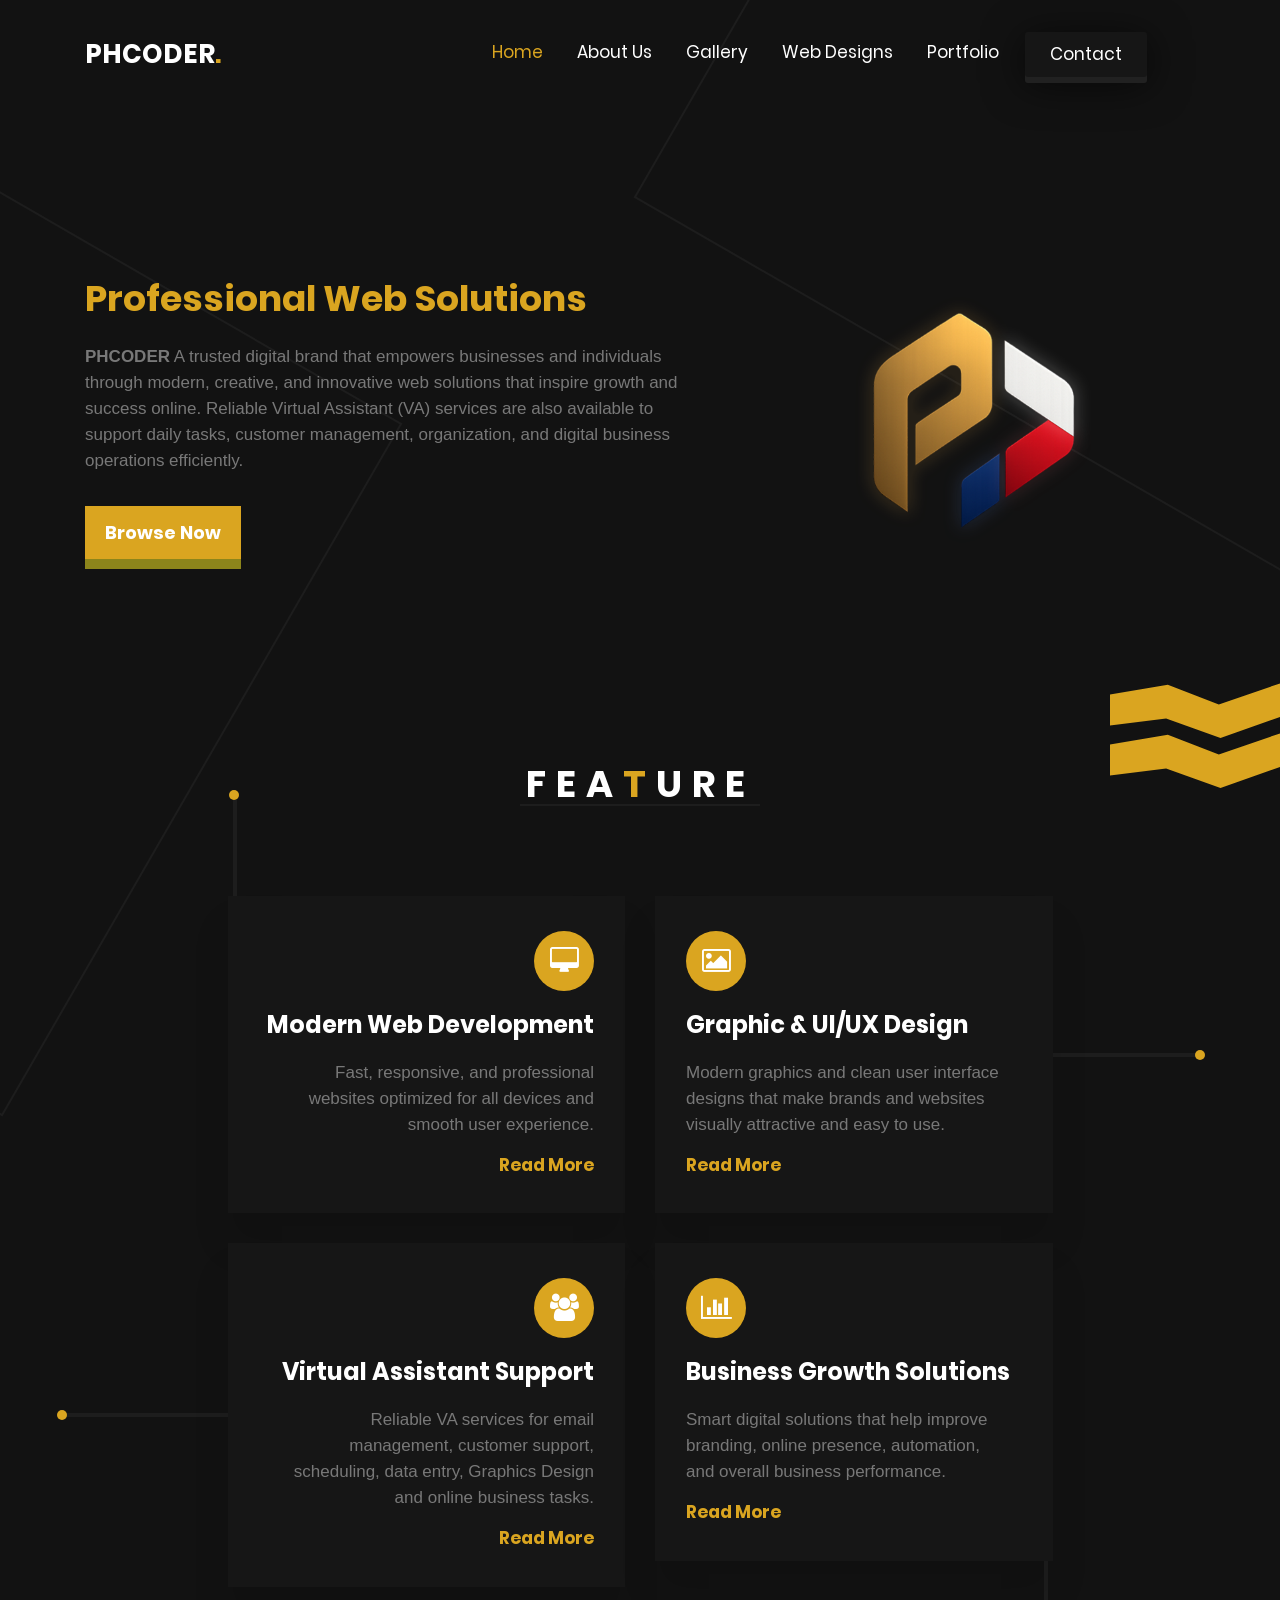
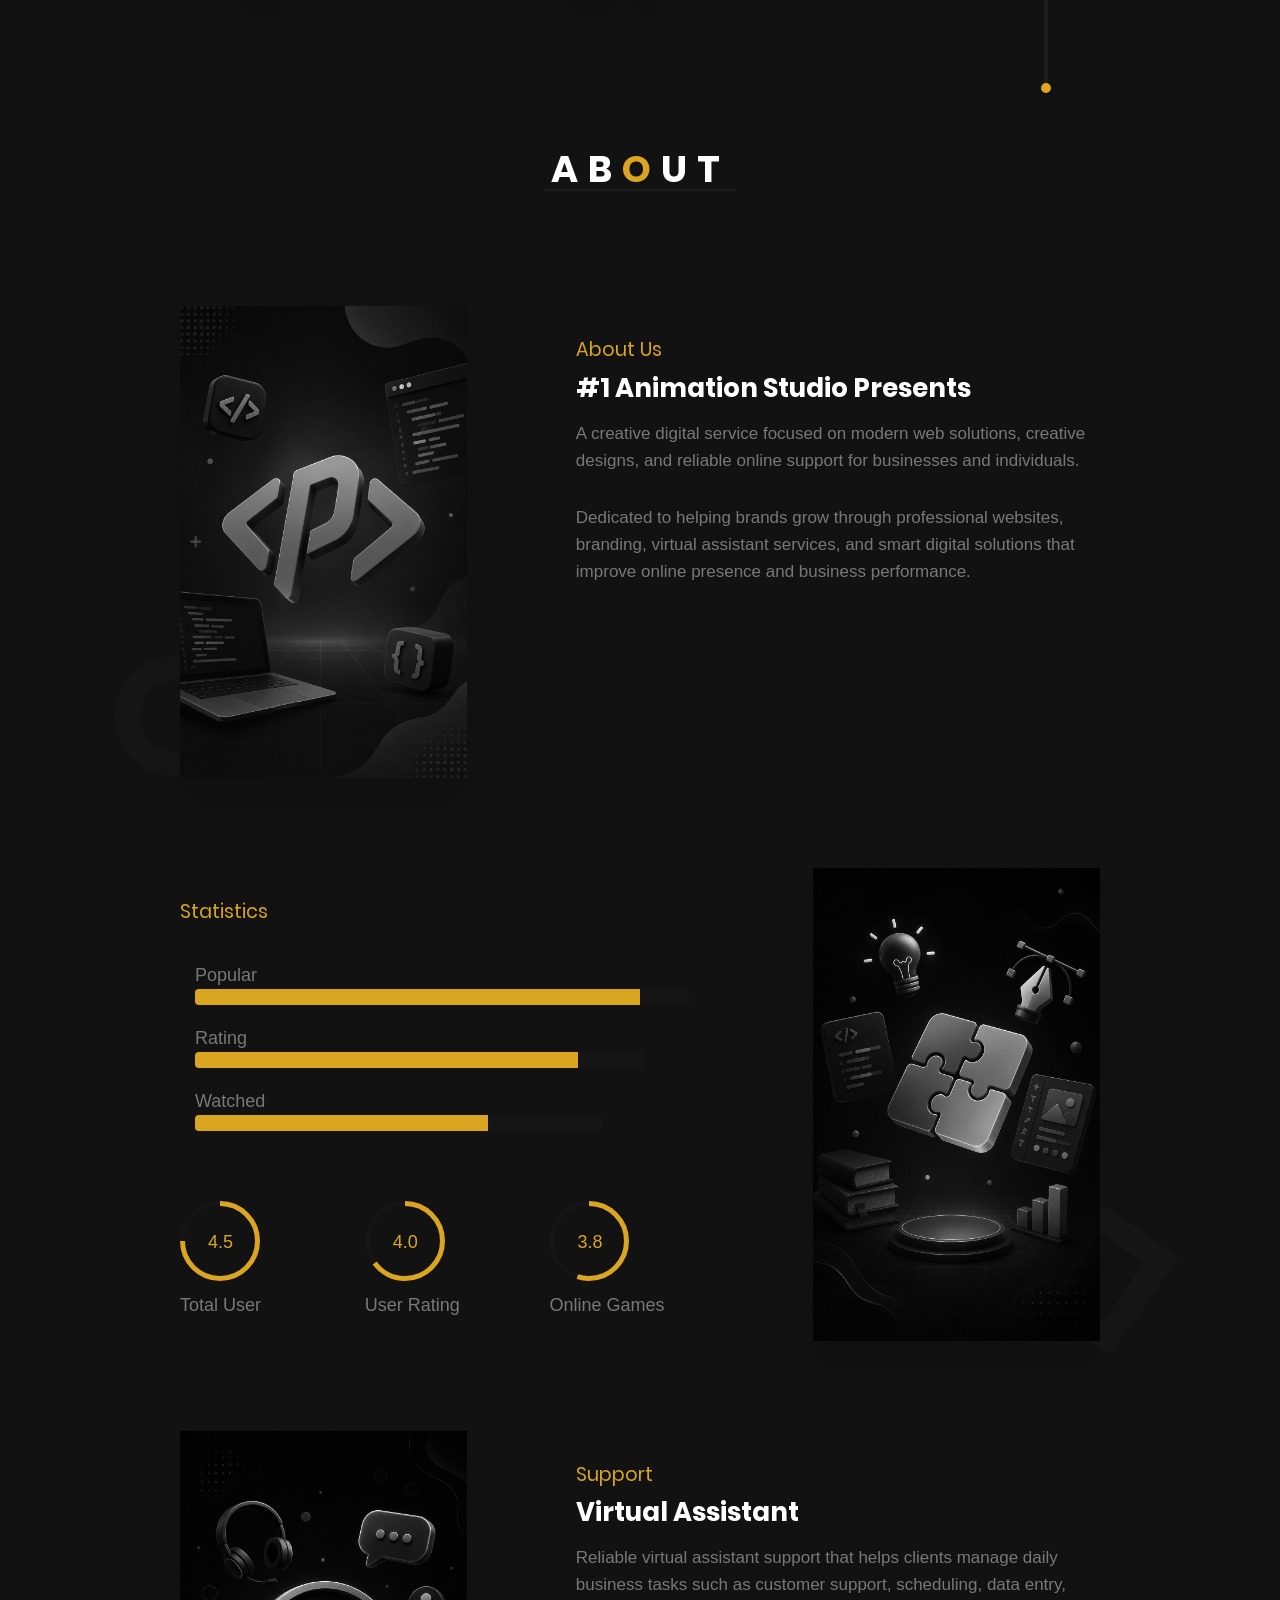
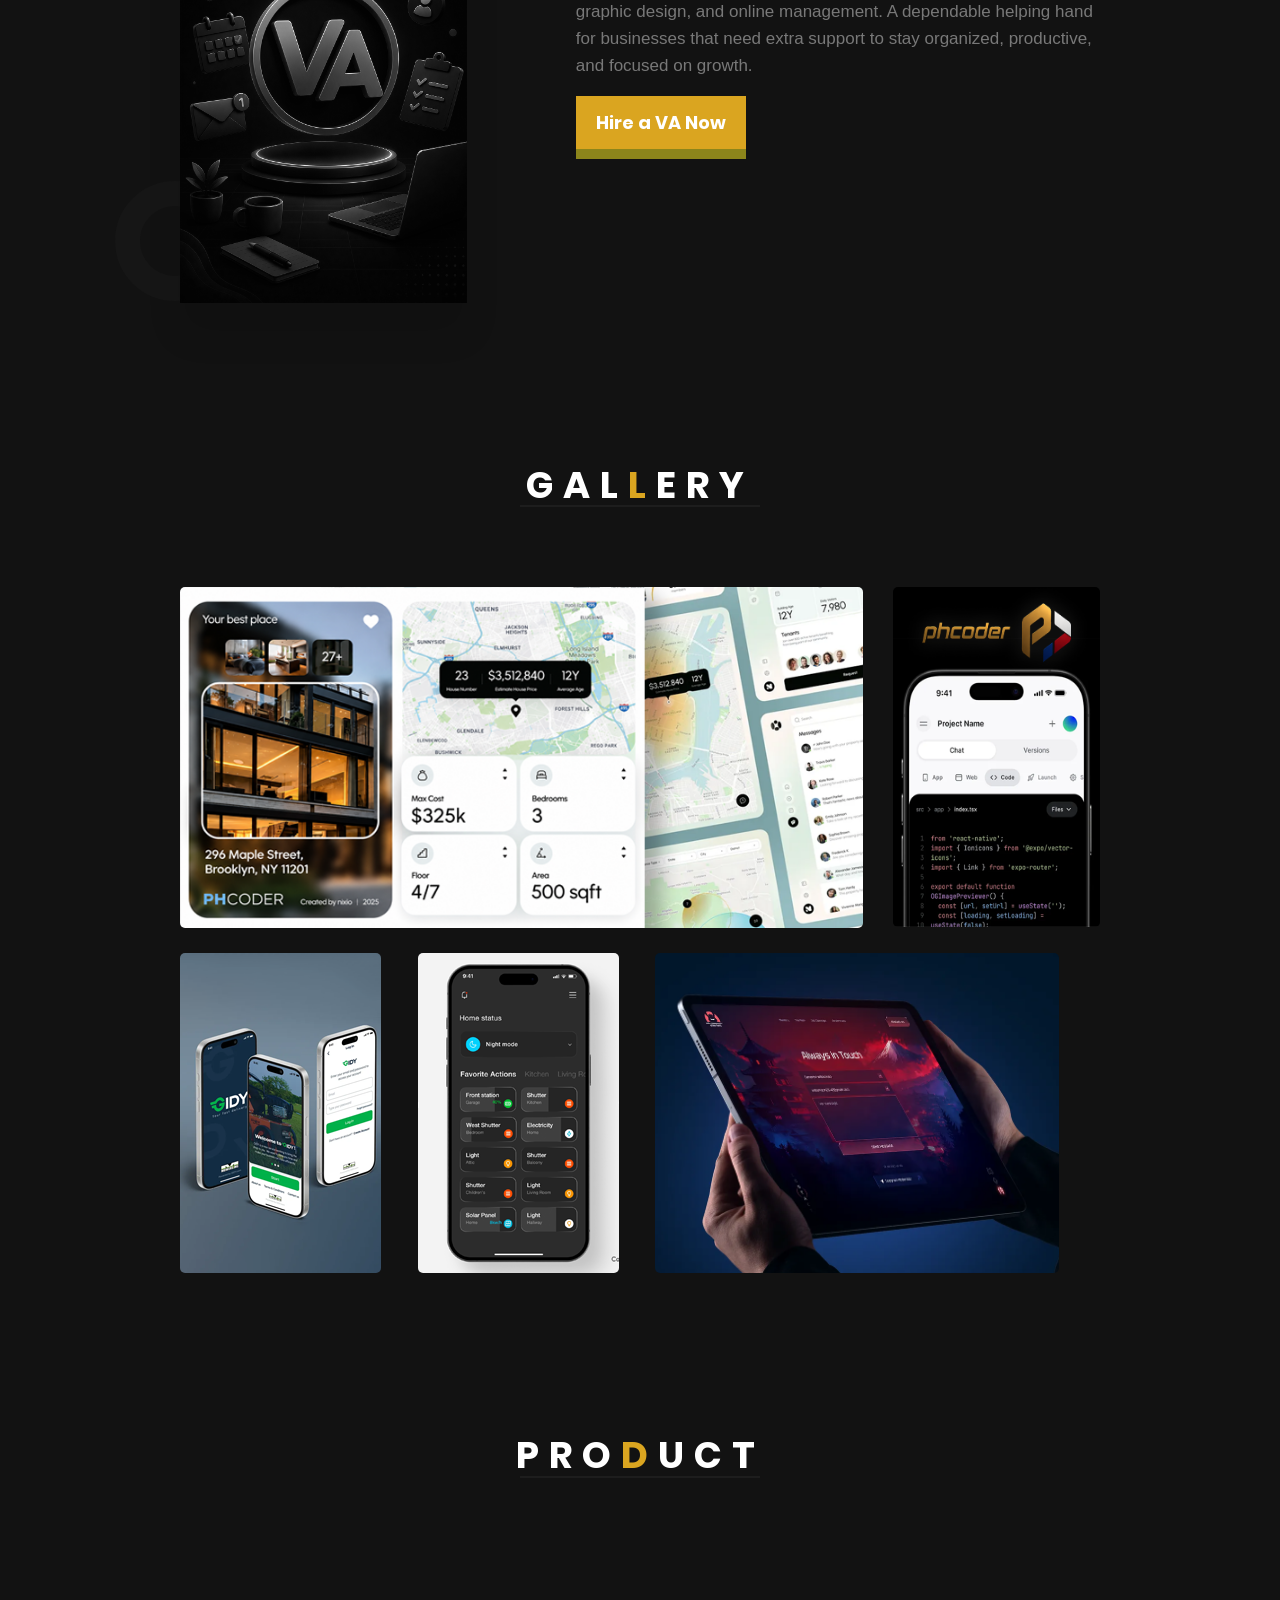
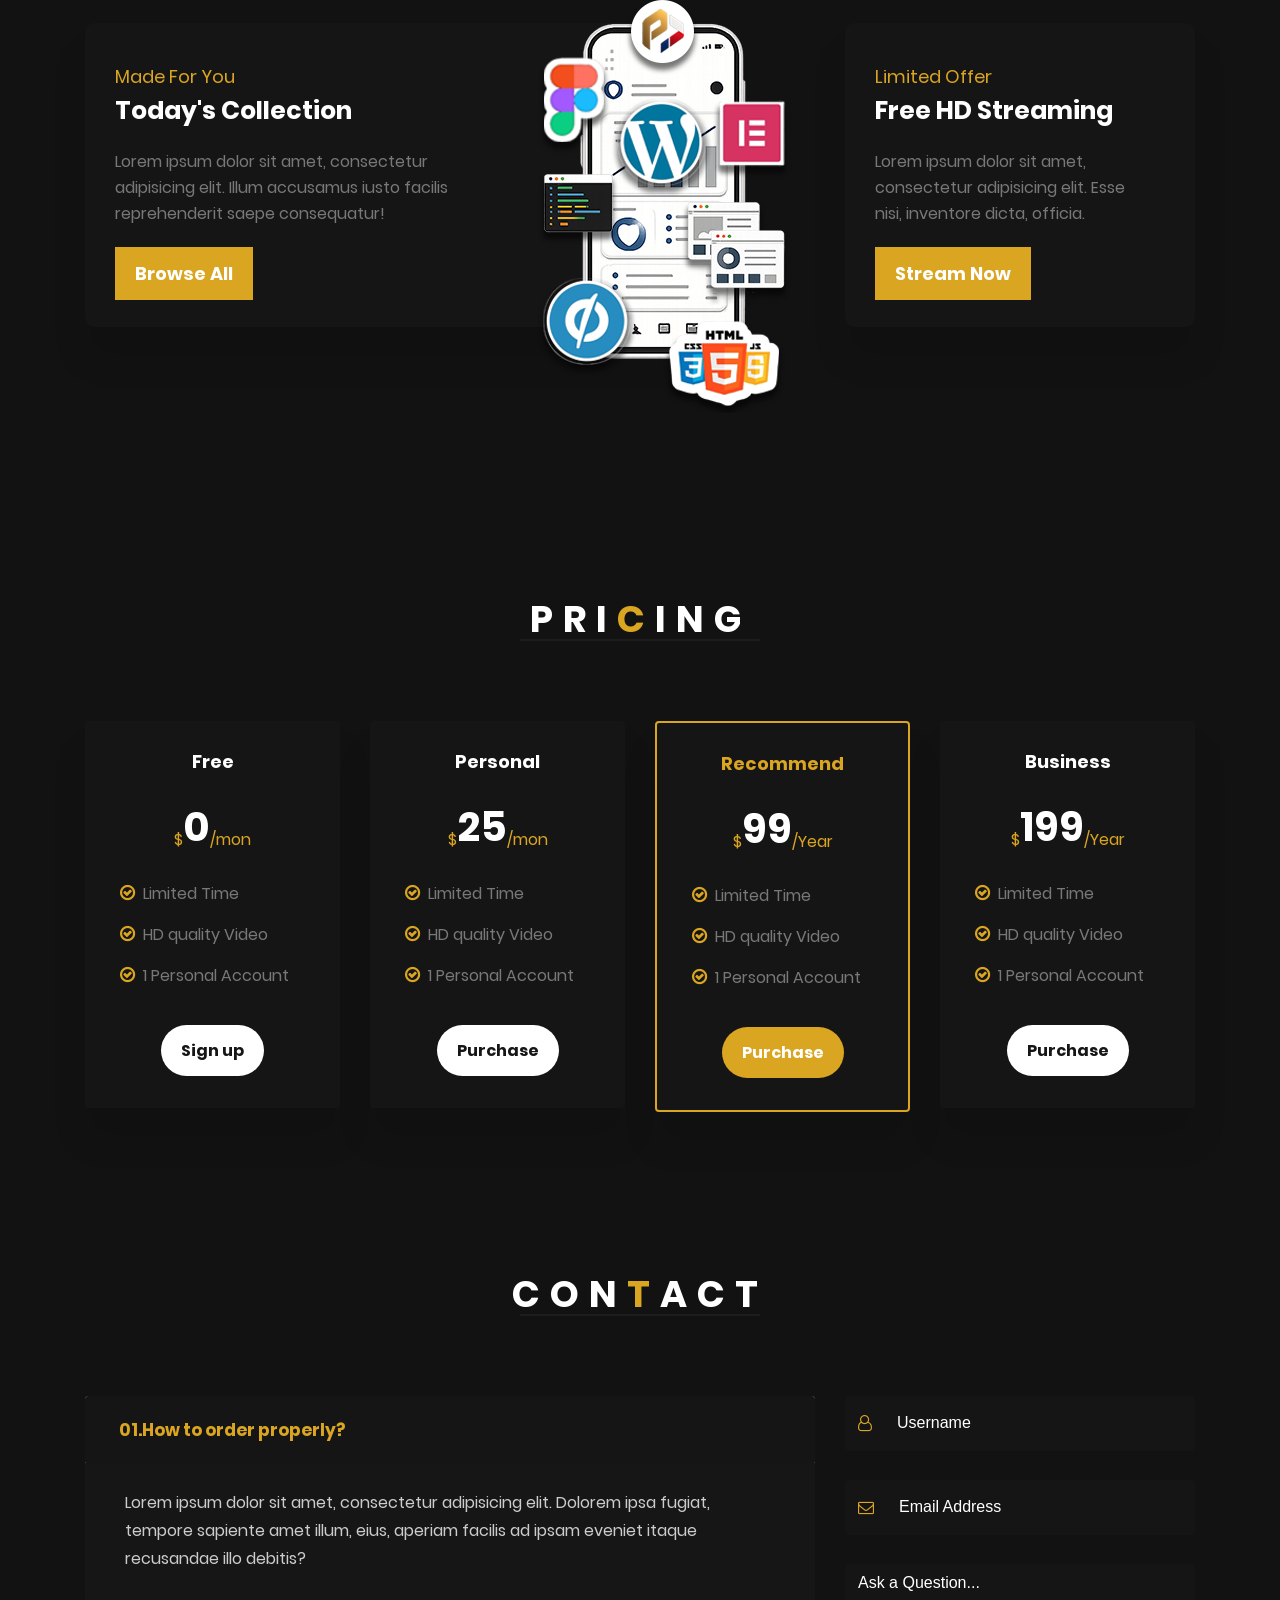
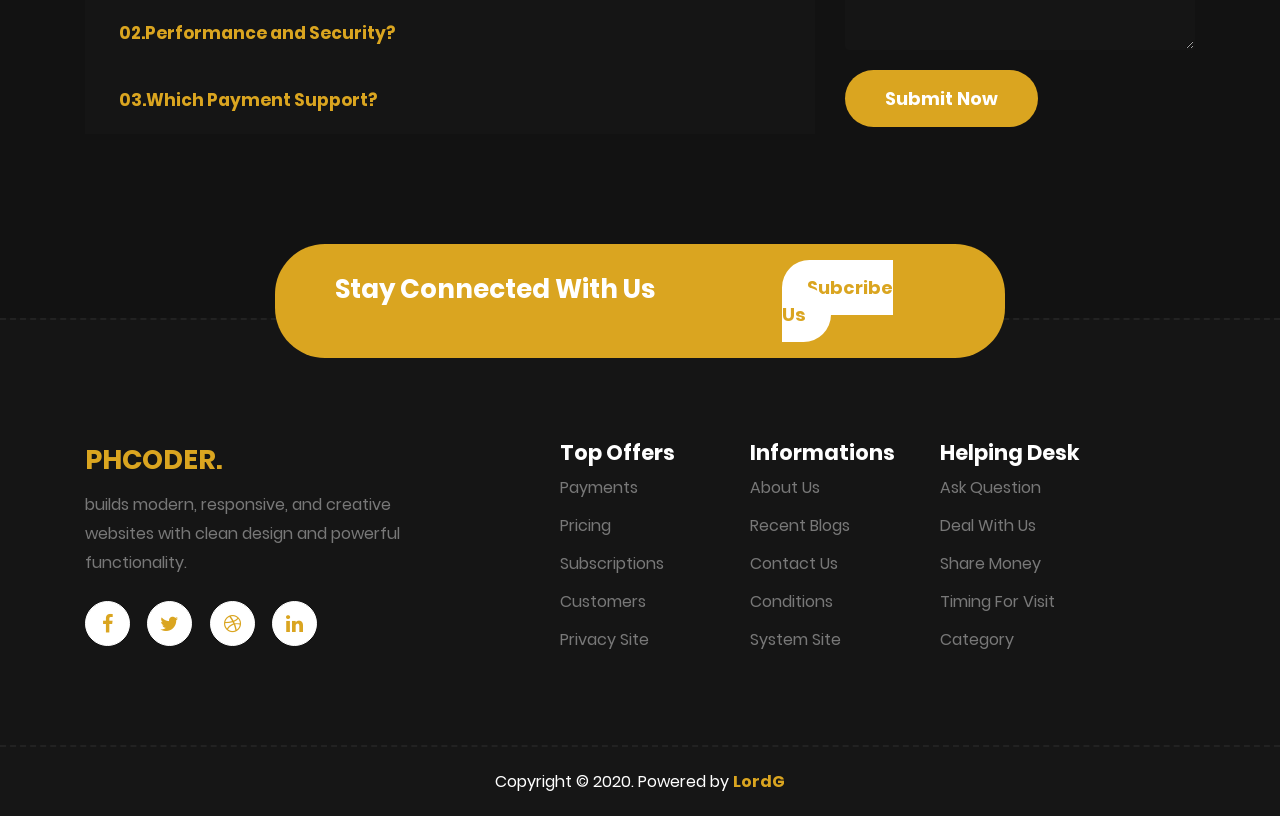
==== commit 1d6dfeb1: "." ====
--- a/index.html
+++ b/index.html
@@ -5,9 +5,10 @@
 <head>
     <meta charset="UTF-8">
     <meta name="viewport" content="width=device-width, initial-scale=1, shrink-to-fit=no">
-    <meta name="keywords" content="HTML5 Template,Animation Studio, Cartoon" />
-    <meta name="description" content="Animado - Animation & Cartoon Studio Template" />
+    <meta name="keywords" content="PHCODER, web design, digital business, HTML5, Templates" />
+    <meta name="description" content="PHCODER - support daily tasks, customer management, organization, and digital business operations" />
     <title>PHCODER</title>
+    <link rel="icon" type="image/ico" href="favicon.png">
     <!--font-awesome icons link-->
     <link rel="stylesheet" href="src/style/font-awesome.min.css">
 
@@ -17,6 +18,8 @@
     <!--main style file-->
     <link rel="stylesheet" href="src/style/style.css">
     <link rel="stylesheet" href="src/style/responsive.css">
+
+ 
 </head>
 
 <body id="dark-mode">
@@ -34,7 +37,7 @@
     <!-- HEADER AREA START -->
     <nav class="navbar navbar-expand-lg navbar-light bg-light sticky-top">
         <div class="container">
-            <a class='navbar-brand' href='/html/animado-theme/demos/'>PHCODER<b>.</b></a>
+            <a class='navbar-brand' href='/html/PHCODER-theme/demos/'>PHCODER<b>.</b></a>
             <button class="navbar-toggler" type="button" data-toggle="collapse" data-target="#navbarSupportedContent" aria-controls="navbarSupportedContent" aria-expanded="false" aria-label="Toggle navigation">
                 <i class="fa fa-bars" aria-hidden="true"></i>
             </button>
@@ -50,10 +53,10 @@
                         <a class="nav-link" href="#gallery">Gallery</a>
                     </li>
                     <li class="nav-item">
-                        <a class="nav-link" href="#product">Products</a>
+                        <a class="nav-link" href="#product">Web Designs</a>
                     </li>
                     <li class="nav-item">
-                        <a class="nav-link" href="#blog">Blog</a>
+                        <a class="nav-link" href="g.html">Portfolio</a>
                     </li>
                     <li class="nav-item">
                         <a class="nav-link bor" href="#" data-toggle="modal" data-target="#exampleModal">Contact</a>
@@ -133,7 +136,7 @@
             <div class="row">
                 <div class="col-lg-7 banner-txt">
                     <h3>Professional Web Solutions</h3>
-                    <p><b>PHCODER</b> A trusted digital brand that empowers businesses and individuals through modern, creative, and innovative web solutions that inspire growth and success online.</p>
+                    <p><b>PHCODER</b>  A trusted digital brand that empowers businesses and individuals through modern, creative, and innovative web solutions that inspire growth and success online. Reliable Virtual Assistant (VA) services are also available to support daily tasks, customer management, organization, and digital business operations efficiently.</p>
                     <a href="#">Browse Now</a>
                 </div>
                 <div class="col-lg-5">
@@ -159,10 +162,10 @@
                     <div class="row">
                         <div class="col-lg-6 col-sm-6">
                             <div class="over-item txt-right unique-style3">
-                                <i class="fa fa-book over-i" aria-hidden="true"></i>
+                                <i class="fa fa-desktop over-i" aria-hidden="true"></i>
                                 <div class="break"></div>
-                                <h3>Creative Story</h3>
-                                <p>Lorem ipsum dolor sit amet, consectetur adipisicing elit. Facere, assumenda. Nesciunt sunt nostrum</p>
+                                <h3>Modern Web Development</h3>
+                                <p>Fast, responsive, and professional websites optimized for all devices and smooth user experience.</p>
                                 <div class="over-btn">
                                     <a href="#">Read More</a>
                                 </div>
@@ -170,10 +173,10 @@
                         </div>
                         <div class="col-lg-6 col-sm-6">
                             <div class="over-item txt-left unique-style">
-                                <i class="fa fa-video-camera over-i" aria-hidden="true"></i>
+                                <i class="fa fa-picture-o over-i" aria-hidden="true"></i>
                                 <div class="break"></div>
-                                <h3>4K Supported</h3>
-                                <p>Lorem ipsum dolor sit amet, consectetur adipisicing elit. Facere, assumenda. Nesciunt sunt nostrum</p>
+                                <h3>Graphic & UI/UX Design</h3>
+                                <p>Modern graphics and clean user interface designs that make brands and websites visually attractive and easy to use.</p>
                                 <div class="over-btn">
                                     <a href="#">Read More</a>
                                 </div>
@@ -181,10 +184,10 @@
                         </div>
                         <div class="col-lg-6 col-sm-6">
                             <div class="over-item txt-right unique-style2">
-                                <i class="fa fa-star over-i" aria-hidden="true"></i>
+                               <i class="fa fa-users over-i" aria-hidden="true"></i>
                                 <div class="break"></div>
-                                <h3>Super Quality</h3>
-                                <p>Lorem ipsum dolor sit amet, consectetur adipisicing elit. Facere, assumenda. Nesciunt sunt nostrum</p>
+                                <h3>Virtual Assistant Support</h3>
+                                <p>Reliable VA services for email management, customer support, scheduling, data entry, Graphics Design and online business tasks.</p>
                                 <div class="over-btn">
                                     <a href="#">Read More</a>
                                 </div>
@@ -192,10 +195,10 @@
                         </div>
                         <div class="col-lg-6 col-sm-6">
                             <div class="over-item txt-left unique-style4">
-                                <i class="fa fa-lock over-i" aria-hidden="true"></i>
+                                <i class="fa fa-bar-chart over-i" aria-hidden="true"></i>
                                 <div class="break"></div>
-                                <h3>Highly Secured</h3>
-                                <p>Lorem ipsum dolor sit amet, consectetur adipisicing elit. Facere, assumenda. Nesciunt sunt nostrum</p>
+                                <h3>Business Growth Solutions</h3>
+                                <p>Smart digital solutions that help improve branding, online presence, automation, and overall business performance.</p>
                                 <div class="over-btn">
                                     <a href="#">Read More</a>
                                 </div>
@@ -229,9 +232,8 @@
                             <div class="about-txt">
                                 <span class="separet-span">About Us</span>
                                 <h3>#1 Animation Studio Presents</h3>
-                                <p>Lorem ipsum dolor sit amet, consectetur adipisicing elit. Aliquid ratione aut, neque maiores facere aperiam, nesciunt inventore ea tempora. Perspiciatis fuga minus nemo. Molestiae, quaerat!</p>
-                                <p class="separate-p tab-hider">Lorem ipsum dolor sit amet, consectetur adipisicing elit. Aliquid ratione aut, neque maiores facere aperiam,</p>
-                                <a href="#">Read More</a>
+                                <p>A creative digital service focused on modern web solutions, creative designs, and reliable online support for businesses and individuals. </p>
+                                <p class="separate-p tab-hider">Dedicated to helping brands grow through professional websites, branding, virtual assistant services, and smart digital solutions that improve online presence and business performance.</p>
                             </div>
                         </div>
                     </div>
@@ -295,17 +297,16 @@
                     <div class="row">
                         <div class="col-lg-4 col-sm-8 m-sm-auto text-center col-md-5">
                             <div class="about-img ai-three">
-                                <img src="images/about3.png" alt="about-img" class="img-fluid">
+                                <img src="src/images/va.png" alt="about-img" class="img-fluid">
                             </div>
                         </div>
                         <div class="col-lg-1 col-md-1"></div>
                         <div class="col-lg-7 col-md-6">
                             <div class="about-txt">
-                                <span class="separet-span">Trailers</span>
-                                <h3>New Launched Trailers</h3>
-                                <p>Lorem ipsum dolor sit amet, consectetur adipisicing elit. Aliquid ratione aut, neque maiores facere aperiam, nesciunt inventore ea tempora. Perspiciatis fuga minus nemo. Molestiae, quaerat!</p>
-                                <p class="separate-p tab-hider">Lorem ipsum dolor sit amet, consectetur adipisicing elit. Aliquid ratione aut, neque maiores facere aperiam,</p>
-                                <a href="#">Watch Now</a>
+                                <span class="separet-span">Support</span>
+                                <h3>Virtual Assistant</h3>
+                                <p>Reliable virtual assistant support that helps clients manage daily business tasks such as customer support, scheduling, data entry, graphic design, and online management. A dependable helping hand for businesses that need extra support to stay organized, productive, and focused on growth.</p>
+                                <a href="#">Hire a VA Now</a>
                             </div>
                         </div>
                     </div>
@@ -327,19 +328,19 @@
                 <div class="col-lg-10 m-auto">
                     <div class="row">
                         <div class="col-lg-9 col-md-12 col-sm-6 col-12 gallery-img">
-                            <img src="images/g1.jpg" alt="gallary-img" class="img-fluid">
+                            <img src="src/images/gallery/6.png" alt="gallary-img" class="img-fluid">
                         </div>
                         <div class="col-lg-3 col-md-3 col-sm-6 g-2 col-12 mob-mar-top gallery-img tab-view-hide">
-                            <img src="images/g2.jpg" alt="gallary-img" class="img-fluid sp-img2">
+                            <img src="src/images/gallery/5.png" alt="gallary-img" class="img-fluid sp-img2">
                         </div>
                         <div class="col-lg-3 col-md-3 col-sm-6 col-12 gallery-img g-mar sm-gallery-top">
-                            <img src="images/g3.jpg" alt="gallary-img" class="img-fluid">
+                            <img src="src/images/gallery/1.png" alt="gallary-img" class="img-fluid">
                         </div>
                         <div class="col-lg-3 col-md-3 col-sm-6 col-12 gallery-img g-mar">
-                            <img src="images/g4.jpg" alt="gallary-img" class="img-fluid">
+                            <img src="src/images/gallery/2.png" alt="gallary-img" class="img-fluid">
                         </div>
                         <div class="col-lg-6 col-md-6 col-sm-6 col-12 gallery-img g-mar sm-gallery-top2">
-                            <img src="images/g5.jpg" alt="gallary-img" class="img-fluid w-100 sp-img">
+                            <img src="src/images/gallery/3.png" alt="gallary-img" class="img-fluid sp-img">
                         </div>
                     </div>
                 </div>
@@ -349,7 +350,7 @@
     <!-- GALLERY AREA ENDS -->
 
     <!-- PRODUCT AREA START -->
-    <section id="product">
+    <section id="product" >
         <div class="container">
             <div class="row header-text text-center">
                 <div class="col-lg-12">
@@ -364,10 +365,10 @@
                                 <span>Made For You</span>
                                 <h3>Today's Collection</h3>
                                 <p>Lorem ipsum dolor sit amet, consectetur adipisicing elit. Illum accusamus iusto facilis reprehenderit saepe consequatur!</p>
-                                <a href="#">Browse All</a>
+                                <a style="color:white; cursor: pointer;" onclick="openPanel()">Browse All</a>
                             </div>
                             <div class="col-lg-4 col-md-4 mob-img-hide">
-                                <img src="images/pro1.png" alt="product-img">
+                                <img src="src/images/producticons.png" alt="product-img">
                             </div>
                         </div>
                     </div>
@@ -382,7 +383,7 @@
                     </div>
                 </div>
             </div>
-            <div class="row">
+            <div class="row" hidden>
                 <div class="col-lg-12">
                     <div class="product-main">
                         <div class="col-lg-3">
@@ -503,7 +504,7 @@
     <!-- PRODUCT AREA ENDS -->
 
     <!-- TEAM AREA START -->
-    <section id="team">
+    <section id="team" hidden>
         <div class="container">
             <div class="row header-text text-center team-header">
                 <div class="col-lg-12">
@@ -512,8 +513,8 @@
             </div>
             <div class="row team-pa">
                 <div class="col-lg-3 col-md-3 col-sm-4 m-auto team-item text-center">
-                    <img src="images/t1.jpg" alt="team-member" class="img-fluid">
-                    <h3>Samantha</h3>
+                    <img src="src/images/ceo.png" alt="team-member" class="img-fluid">
+                    <h3>Harold</h3>
                     <p>CEO Founder</p>
                     <a href="#">Profile</a>
                 </div>
@@ -525,8 +526,8 @@
                 </div>
                 <div class="col-lg-3 col-md-3 col-sm-4 m-auto team-item text-center">
                     <img src="images/t3.jpg" alt="team-member" class="img-fluid">
-                    <h3>Margaret</h3>
-                    <p>Cartoon Artist</p>
+                    <h3>Samantha</h3>
+                    <p>VA</p>
                     <a href="#">Profile</a>
                 </div>
             </div>
@@ -597,7 +598,7 @@
     <!-- PRICE AREA ENDS -->
 
     <!-- REVIEW AREA START -->
-    <section id="review">
+    <section id="review" hidden>
         <div class="container">
             <div class="row header-text text-center">
                 <div class="col-lg-12">
@@ -786,7 +787,7 @@
     <!-- CONTACT AREA ENDS -->
 
     <!-- BLOG AREA START -->
-    <section id="blog">
+    <section id="blog" hidden>
         <div class="container">
             <div class="row header-text text-center blog-header">
                 <div class="col-lg-12">
@@ -883,8 +884,8 @@
             <div class="row">
                 <div class="col-lg-4 col-sm-11">
                     <div class="footer-logo">
-                        <a class="f-logo" href="#banner"><b>Animado.</b></a>
-                        <p>Lorem ipsum dolor sit amet, consectetur adipisicing elit. Deserunt earum voluptatibus magni! </p>
+                        <a class="f-logo" href="#banner"><b>PHCODER.</b></a>
+                        <p>builds modern, responsive, and creative websites with clean design and powerful functionality.</p>
                         <div class="footer-social">
                             <a href="#"><i class="fa fa-facebook" aria-hidden="true"></i></a>
                             <a href="#"><i class="fa fa-twitter" aria-hidden="true"></i></a>
@@ -941,13 +942,101 @@
             <div class="row">
                 <div class="col-lg-12">
                     <div class="fop-btm text-center">
-                        <h2>Copyright &copy; 2020. All rights reserved by <a href="#">Animado</a></h2>
+                        <h2>Copyright &copy; 2020. Powered by <a href="#">LordG</a></h2>
                     </div>
                 </div>
             </div>
         </div>
     </section>
     <!-- COPY_RIGHT AREA END -->
+
+
+
+
+
+
+
+
+
+ 
+
+
+
+
+
+
+
+
+<!-- PANEL -->
+<div class="sl92kd" id="slidePanel">
+
+    <!-- CLOSE -->
+    <button class="cx72js" onclick="closePanel()">
+        ×
+    </button>
+
+    <!-- GRID -->
+    <div class="kd82hs">
+            <button class="tp82jd" id="scrollTopBtn">
+                ↑
+            </button>
+    </div>
+
+    <div class="ld82js-wrap">
+         <button class="ld82js" id="loadMoreBtn">
+            Load More
+        </button>
+    </div>
+
+</div>
+
+
+
+
+
+
+
+
+
+
+    <div class="feheee" id="feheee">
+        <button class="sdfhje" onclick="closefeh()"> x </button>
+        <div class="holderofthis">
+                <div class="imgpreviews">
+                    <img src="https://camo.envatousercontent.com/d1e98595ed441c191e05eea66a19f7443146a821/[base64]" alt="">
+                    <img src="https://camo.envatousercontent.com/c96bcce2fc26113f1e82ff522c5861844a2cc1df/[base64]" alt="">
+                </div>
+                <div class="sidepanels">
+                    
+                    <div class="panels">
+                        <h3>title</h3>
+                        <div>
+                            <p>
+                                Lorem ipsum dolor, sit amet consectetur adipisicing elit. Quidem, fugit rerum. Minima similique expedita totam? Optio ut, quas dolore mollitia nostrum qui, hic asperiores pariatur aut iure, impedit voluptatum officia.
+                            </p>
+                        </div>
+                    </div>
+
+
+                    <div class="panels">
+                        <div class="btbarea">
+                            <button class="jfyeb">Buy</button>
+                            <button class="jfyeb">Preview</button>
+                        </div>
+                    </div>
+
+                </div>
+        </div>
+    </div>
+
+
+</html>
+
+
+
+
+
+
     
     <!-- Optional JavaScript -->
     <script src="src/js/jquery-3.3.1.min.js"></script>
@@ -956,6 +1045,356 @@
     <script src="src/js/isotope.pkgd.min.js"></script>
     <script src="src/js/circular.js"></script>
     <script src="src/js/custom.js"></script>
+    <script>
+
+    /*========================
+    ELEMENTS
+    ========================*/
+    const panel =
+    document.getElementById("slidePanel");
+
+    const scrollBtn =
+    document.getElementById("scrollTopBtn");
+
+    const loadBtn =
+    document.getElementById("loadMoreBtn");
+
+    const grid =
+    document.querySelector(".kd82hs");
+
+    /*========================
+    CARD HOLDER
+    ========================*/
+    let cardholder = [];
+
+    /*========================
+    SETTINGS
+    ========================*/
+    let currentItems = 10;
+
+    const loadCount = 8;
+
+    /*========================
+    GENERATE RANDOM ID
+    ========================*/
+    function generateCardId(){
+
+        return "xxxxxxxxx"
+        .replace(/x/g,function(){
+
+            return Math.floor(
+                Math.random() * 10
+            );
+
+        });
+
+    }
+
+    /*========================
+    INSERT CARD
+    ========================*/
+    function insertCard(data){
+
+        const cardId =
+        data.cardid_ ||
+        generateCardId();
+
+        const cardData = {
+
+            mainImage:
+            data.mainImage || "",
+
+            title:
+            data.title || "",
+
+            previewslink:
+            data.previewslink || "#",
+
+            buyLink:
+            data.buyLink || "#",
+
+            cardid_:
+            cardId,
+
+            discription:
+            data.discription || "",
+
+            images:
+            data.images || []
+
+        };
+
+        /* save object */
+        cardholder.push(cardData);
+
+        /* create card */
+        const card =
+        document.createElement("div");
+
+        card.className =
+        "a8shd1";
+
+        card.setAttribute(
+            "cardid",
+            cardId
+        );
+
+        card.innerHTML = `
+        
+            <div class="pq72hs">
+
+                <div class="zx8sda">
+
+                    <img src="${cardData.mainImage}">
+
+                </div>
+
+                <h2 class="m2jd82">
+
+                    ${cardData.title}
+
+                </h2>
+
+            </div>
+
+            <div class="f8sh21">
+
+                <a href="${cardData.buyLink}"
+                class="hs7d91">
+
+                    Buy
+
+                </a>
+
+                <a href="#"
+                reviewid="${cardId}"
+                class="jx82ka">
+
+                    Preview
+
+                </a>
+
+            </div>
+
+        `;
+
+        grid.appendChild(card);
+
+        updateCards();
+
+    }
+
+    /*========================
+    UPDATE CARDS
+    ========================*/
+    function updateCards(){
+
+        const cards =
+        document.querySelectorAll(".a8shd1");
+
+        cards.forEach((card,index)=>{
+
+            if(index < currentItems){
+
+                card.style.display = "";
+
+            }else{
+
+                card.style.display = "none";
+
+            }
+
+        });
+
+        /* hide button */
+        if(currentItems >= cards.length){
+
+            loadBtn.style.display =
+            "none";
+
+        }else{
+
+            loadBtn.style.display =
+            "inline-block";
+
+        }
+
+    }
+
+    /*========================
+    LOAD MORE
+    ========================*/
+    loadBtn.addEventListener("click",function(){
+
+        currentItems += loadCount;
+
+        updateCards();
+
+    });
+
+    /*========================
+    OPEN PANEL
+    ========================*/
+    function openPanel(){
+
+        panel.style.zIndex =
+        "9999999999999";
+
+        panel.classList.add("active");
+
+        document.body.style.overflow =
+        "hidden";
+
+        document.body.style.position =
+        "fixed";
+
+        document.body.style.width =
+        "100%";
+
+    }
+
+    /*========================
+    CLOSE PANEL
+    ========================*/
+    function closePanel(){
+
+        panel.classList.remove("active");
+
+        document.body.style.overflow =
+        "";
+
+        document.body.style.position =
+        "";
+
+        document.body.style.width =
+        "";
+
+        scrollBtn.classList.remove("show");
+
+        panel.scrollTop = 0;
+
+    }
+
+    /*========================
+    SHOW SCROLL BUTTON
+    ========================*/
+    panel.addEventListener("scroll",function(){
+
+        if(panel.scrollTop > 250){
+
+            scrollBtn.classList.add("show");
+
+        }else{
+
+            scrollBtn.classList.remove("show");
+
+        }
+
+    });
+
+    /*========================
+    SCROLL TO TOP
+    ========================*/
+    scrollBtn.addEventListener("click",function(){
+
+        panel.scrollTo({
+            top:0,
+            behavior:"smooth"
+        });
+
+    });
+
+    /*========================
+    SAMPLE INSERT
+    ========================*/
+    insertCard({
+
+        mainImage:
+        "https://i.imgur.com/J8qK5YI.png",
+        title:
+        "RoketX",
+        previewslink:
+        "#",
+        buyLink:
+        "#4",
+        discription:
+        "sample description",
+        images:[
+            "1.png",
+            "2.png"
+        ]
+    });
+
+    insertCard({
+
+        mainImage:
+        "https://i.imgur.com/J8qK5YI.png",
+        title:
+        "RoketX",
+        previewslink:
+        "#",
+        buyLink:
+        "#3",
+        discription:
+        "sample description",
+        images:[
+            "1.png",
+            "2.png"
+        ]
+    });
+
+
+    insertCard({
+
+        mainImage:
+        "https://i.imgur.com/J8qK5YI.png",
+        title:
+        "RoketX",
+        previewslink:
+        "#",
+        buyLink:
+        "#2",
+        discription:
+        "sample description",
+        images:[
+            "1.png",
+            "2.png"
+        ]
+    });
+
+ 
+
+
+    /*========================
+    START
+    ========================*/
+    updateCards();
+
+    console.log(cardholder);
+
+    </script>
+    <script>
+                function openfeh(){
+                document
+                .getElementById("feheee")
+                .classList
+                .add("active");
+            }
+
+            function closefeh(){
+                document
+                .getElementById("feheee")
+                .classList
+                .remove("active");
+            }
+
+
+            $(document).on("click", "[reviewid]", function(){
+                openfeh()
+            })
+    </script>
 </body>
 
-</html>
+
+
+
--- a/src/style/style.css
+++ b/src/style/style.css
@@ -28,10 +28,11 @@
 /*===========================
 0.0 *** Common CSS START ***
 =============================*/
-* {
+        * {
     margin: 0;
     padding: 0;
     outline: 0;
+    box-sizing: border-box;
 }
 
 ul,
@@ -1823,3 +1824,664 @@
     color: goldenrod;
     font-family: pb;
 }
+
+
+
+
+
+
+
+
+
+
+
+
+
+
+
+
+
+
+
+
+
+
+
+
+
+
+
+
+
+
+/*========================
+  OPEN BUTTON
+========================*/
+.op82hd{
+    position:fixed;
+
+    top:20px;
+    left:20px;
+
+    z-index:999;
+
+    background:#d8a520;
+
+    color:#111;
+
+    border:none;
+
+    padding:12px 18px;
+
+    border-radius:8px;
+
+    cursor:pointer;
+
+    font-size:15px;
+    font-weight:700;
+
+    transition:.3s;
+}
+
+.op82hd:hover{
+    opacity:.85;
+}
+
+/*========================
+  FULL PANEL
+========================*/
+.sl92kd{
+    position:fixed;
+    top:0;
+    left:-100%;
+    width:100%;
+    height:100vh;
+    background:#0b0b0b;
+    overflow-y:auto;
+    /* hide scrollbar */
+    scrollbar-width:none;       /* Firefox */
+    -ms-overflow-style:none;    /* IE & Edge */
+    z-index:1000;
+    transition:.45s ease;
+}
+ 
+
+/*========================
+  SCROLL TOP BUTTON
+========================*/
+.tp82jd{
+    position:fixed;
+
+    right:20px;
+    bottom:20px;
+
+    width:50px;
+    height:50px;
+
+    border:none;
+
+    border-radius:12px;
+
+    background:#d8a520;
+
+    color:#111;
+
+    font-size:22px;
+    font-weight:700;
+
+    cursor:pointer;
+
+    z-index:99999999999999;
+
+    opacity:0;
+    visibility:hidden;
+
+    transform:translateY(20px);
+
+    transition:.35s ease;
+
+    box-shadow:
+    0 5px 20px rgba(0,0,0,0.25);
+}
+
+/* SHOW */
+.tp82jd.show{
+    opacity:1;
+    visibility:visible;
+
+    transform:translateY(0);
+}
+
+.tp82jd:hover{
+    opacity:.85;
+}
+
+/*========================
+  LOAD MORE
+========================*/
+.ld82js-wrap{
+    width:100%;
+    display:flex;
+    justify-content:center;
+    padding:10px 20px 30px;
+}
+
+.ld82js{
+    border:none;
+
+    background:#d8a520;
+
+    color:#111;
+
+    padding:14px 28px;
+
+    border-radius:12px;
+
+    font-size:15px;
+    font-weight:700;
+    width:80%;
+    cursor:pointer;
+
+    transition:.3s;
+}
+
+.ld82js:hover{
+    opacity:.85;
+}
+
+
+/* Chrome, Safari */
+.sl92kd::-webkit-scrollbar{
+    display:none;
+}
+
+/* OPEN */
+.sl92kd.active{
+    left:0;
+}
+
+/*========================
+  CLOSE BUTTON
+========================*/
+.cx72js{
+    position:absolute;
+    top:15px;
+    right:15px;
+    width:42px;
+    height:42px;
+    border:none;
+    border-radius:10px;
+    background:#181818;
+    color:#d8a520;
+    font-size:22px;
+    cursor:pointer;
+    z-index:1001;
+    transition:.3s;
+    display: flex;
+    justify-content: center;
+    align-items: center;
+}
+
+.cx72js:hover{
+    background:#222;
+}
+
+/*========================
+  GRID
+========================*/
+.kd82hs{
+    width:100%;
+
+    display:grid;
+
+    grid-template-columns:
+    repeat(auto-fit,minmax(220px,1fr));
+
+    gap:20px;
+
+    padding:80px 20px 20px;
+}
+
+/*========================
+  CARD
+========================*/
+.a8shd1{
+    background:#111;
+
+    border-radius:12px;
+
+    overflow:hidden;
+
+    border:
+    1px solid rgba(255,255,255,0.03);
+
+    transition:.3s ease;
+}
+
+.a8shd1:hover{
+    transform:translateY(-5px);
+}
+
+/*========================
+  TOP
+========================*/
+.pq72hs{
+    padding:35px 20px;
+
+    text-align:center;
+}
+
+/*========================
+  IMAGE
+========================*/
+.zx8sda{
+    width:125px;
+    height:146px;
+    margin:auto;
+    border-radius:14px;
+    overflow:hidden;
+    border:2px solid #d8a520;
+    background:#111;
+    object-fit: fill;
+    object-position: center;
+}
+
+.zx8sda img{
+    width:100%;
+    height:100%;
+
+    object-fit:cover;
+}
+
+/*========================
+  TITLE
+========================*/
+.m2jd82{
+    color:#f5f5f5;
+
+    font-size:28px;
+
+    margin-top:18px;
+
+    font-weight:700;
+
+    overflow:hidden;
+    text-overflow:ellipsis;
+    white-space:nowrap;
+}
+
+/*========================
+  WATCH
+========================*/
+.vh3k21{
+    display:inline-block;
+
+    margin-top:10px;
+
+    color:#d8a520;
+
+    text-decoration:none;
+
+    font-size:18px;
+}
+
+.vh3k21:hover{
+    opacity:.8;
+}
+
+/*========================
+  BOTTOM
+========================*/
+.f8sh21{
+    border-top:
+    1px dashed rgba(255,255,255,0.05);
+
+    padding:18px 20px;
+
+    display:flex;
+
+    gap:10px;
+}
+
+/* BUY */
+.hs7d91{
+    flex:1;
+
+    text-align:center;
+
+    text-decoration:none;
+
+    background:#d8a520;
+
+    color:#111;
+
+    padding:11px;
+
+    border-radius:8px;
+
+    font-size:14px;
+
+    font-weight:700;
+
+    transition:.3s;
+}
+
+.hs7d91:hover{
+    opacity:.85;
+    color: #8c851b;
+}
+
+/* PREVIEW */
+.jx82ka{
+    flex:2;
+    text-align:center;
+    text-decoration:none;
+    background:#131313;
+    border:
+    1px solid rgba(216,165,32,0.18);
+    color:#d8a520;
+    padding:11px;
+    border-radius:8px;
+    font-size:14px;
+    font-weight:600;
+    transition:.3s;
+}
+
+.jx82ka:hover{
+    background:#1b1b1b;
+    color: #8c851b;
+}
+
+/*========================
+  MOBILE
+========================*/
+@media(max-width:500px){
+
+    .kd82hs{
+        grid-template-columns:
+        repeat(auto-fit,minmax(160px,1fr));
+
+        gap:15px;
+
+        padding:75px 15px 15px;
+    }
+
+    .pq72hs{
+        padding:25px 15px;
+    }
+
+    .zx8sda{
+        width:75px;
+        height:75px;
+    }
+
+    .m2jd82{
+        font-size:22px;
+    }
+
+    .vh3k21{
+        font-size:15px;
+    }
+
+    .hs7d91,
+    .jx82ka{
+        font-size:12px;
+
+        padding:9px;
+    }
+
+}
+
+
+
+
+
+
+
+
+
+
+
+
+
+
+
+
+
+
+
+
+
+            .feheee{
+                display:none;
+            }
+
+            .feheee.active{
+                display:flex;
+            }
+        .feheee{
+            position: fixed;
+            top:0;
+            left:0;
+            width:100%;
+            height:100svh;
+            z-index:999999999999999999;
+            /* display: flex; */
+            justify-content: space-between;
+            align-items: center;
+            background-color: #0b0b0b;
+
+
+            .sdfhje{
+                    position:absolute;
+                    top:15px;
+                    right:15px;
+                    width: 32px;
+                    height:32px;
+                    border:none;
+                    border-radius:10px;
+                    background:#181818;
+                    color:#d8a520;
+                    font-size:22px;
+                    cursor:pointer;
+                    z-index:1001;
+                    transition:.3s;
+                    display: flex;
+                    justify-content: center;
+                    align-items: center;
+            }
+           
+            .holderofthis{
+            width:100%;
+            height:100%;
+            display: flex;
+            justify-content: space-between;
+            align-items: center;
+            padding:20px;
+
+                    .imgpreviews{
+                        height:100%;
+                        width:100%;
+                        flex:2;
+                        border:1px solid rgba(218, 165, 32, 0.253);
+                        overflow: auto;
+                        padding:10px;
+
+
+                        scrollbar-width:thin;                 /* Firefox */
+                        scrollbar-color:#d4a017 transparent; /* thumb + track */
+
+                        -ms-overflow-style:auto;
+
+
+                        img{
+                            margin: 5px 0px 5px 0px;
+                            width:100%;
+                        }
+                    }
+
+
+                    /* Chrome, Edge, Safari */
+                    .imgpreviews::-webkit-scrollbar{
+                        width:5px;
+                    }
+
+                    .imgpreviews::-webkit-scrollbar-track{
+                        background:transparent;
+                    }
+
+                    .imgpreviews::-webkit-scrollbar-thumb{
+                        background:#d4a017; /* goldenyellow */
+                        border-radius:16px;
+                    }
+
+                    .imgpreviews::-webkit-scrollbar-thumb:hover{
+                        background:#f1c232;
+                    }
+
+                    .sidepanels{
+                            height:100%;
+                            width:100%;
+                            border:1px solid rgba(218, 165, 32, 0.253);
+                            padding:20px;
+                            text-align: left;
+
+                            flex:1;
+                            position:relative;
+                            display:flex;
+                            flex-direction:column;
+                            justify-content: space-between;
+                            align-items: center;
+                            gap:10px;
+                            background-color: #111111;
+                            color: white;
+
+                            box-shadow: -7px 1px 17px 4px rgba(0,0,0,0.33);
+                            -webkit-box-shadow: -7px 1px 17px 4px rgba(0,0,0,0.33);
+                            -moz-box-shadow: -7px 1px 17px 4px rgba(0,0,0,0.33);
+
+
+
+                             .panels{
+                                width:100%;
+                                h3{
+                                    margin-bottom:10px;
+                                    font-size: 40px !important;
+                                    color:goldenrod;
+                                        }       
+
+                                    .btbarea{
+                                        width:300px;
+                                        display: flex;
+                                        justify-content: flex-start;
+                                        align-items: center;
+                                        gap:5px;
+
+                                        .jfyeb:nth-child(1){
+                                            flex:1;
+                                            text-align:center;
+                                            text-decoration:none;
+                                            background:#d8a520;
+                                            color:#111;
+                                            padding:11px;
+                                            border-radius:8px;
+                                            font-size:14px;
+                                            font-weight:700;
+                                            transition:.3s;
+                                            outline:0;
+                                            border:
+                                            1px solid #d8a520;
+                                        }
+                                        .jfyeb:nth-child(2){
+                                            flex:3;
+                                            text-align:center;
+                                            text-decoration:none;
+                                            background:#131313;
+                                            border:
+                                            1px solid rgba(216,165,32,0.18);
+                                            color:#d8a520;
+                                            padding:11px;
+                                            border-radius:8px;
+                                            font-size:14px;
+                                            font-weight:600;
+                                            transition:.3s;
+                                            outline:0;
+                                        }
+
+                                        .jfyeb{
+                                            padding:8px 10px;
+                                            cursor: pointer;
+                                        }
+
+                                        .jfyeb:hover{
+                                            opacity:.85;
+                                            color: #8c851b;
+                                        }
+                                    }
+
+                                     text-align: left;       
+                                   div{
+                                    width:100%;
+
+                                     text-align: left;     
+                                     p{
+                                     text-align: left;     
+
+                                     }  
+
+                                   }
+                             }
+                    }
+            }
+
+
+
+        }
+
+
+        @media(max-width:728px) {
+            .feheee{
+                 .holderofthis{
+                    padding:10px;
+                    flex-flow: column;
+                    
+                    .imgpreviews{
+                        flex:4;
+                    }
+                     .sidepanels{
+                        flex: 1;
+                        box-shadow: 0px -4px 10px 4px rgba(0,0,0,0.33);
+                        -webkit-box-shadow: 0px -4px 10px 4px rgba(0,0,0,0.33);
+                        -moz-box-shadow: 0px -4px 10px 4px rgba(0,0,0,0.33);
+
+                       .panels:nth-child(2){
+                            order: 1;
+                            margin-bottom:10px;
+                        }
+
+                        .panels:nth-child(1){
+                            order: 2;
+                        }
+
+                        .panels{
+                            h3{
+                                margin-bottom:10px;
+                                font-size: 20px !important;
+                                    }       
+                        .btbarea{
+                            width:100%;
+                        }
+                            div{
+                                p{
+                                    display:-webkit-box;
+                                    -webkit-line-clamp:2;
+                                    -webkit-box-orient:vertical;
+                                    overflow:hidden;
+                                    }
+                                }
+                        }
+ 
+                     }
+                 }
+            }
+        }
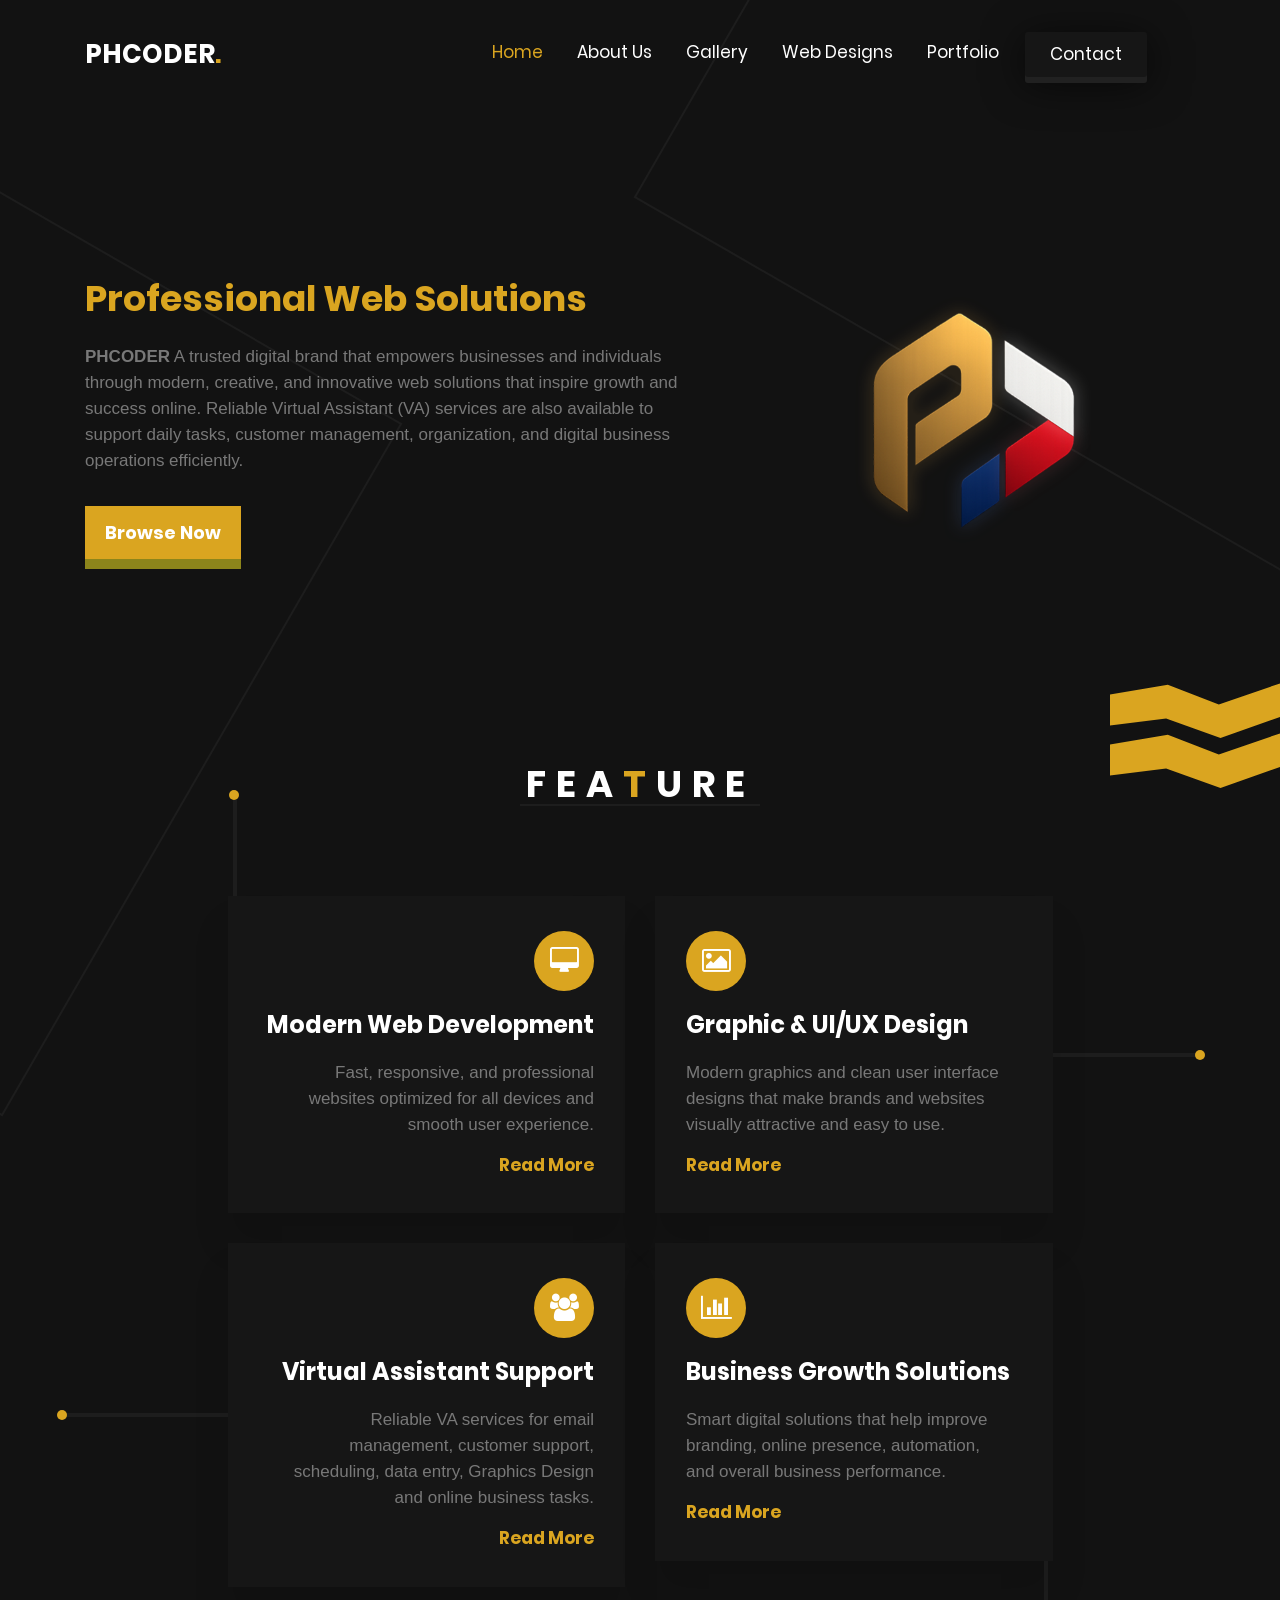
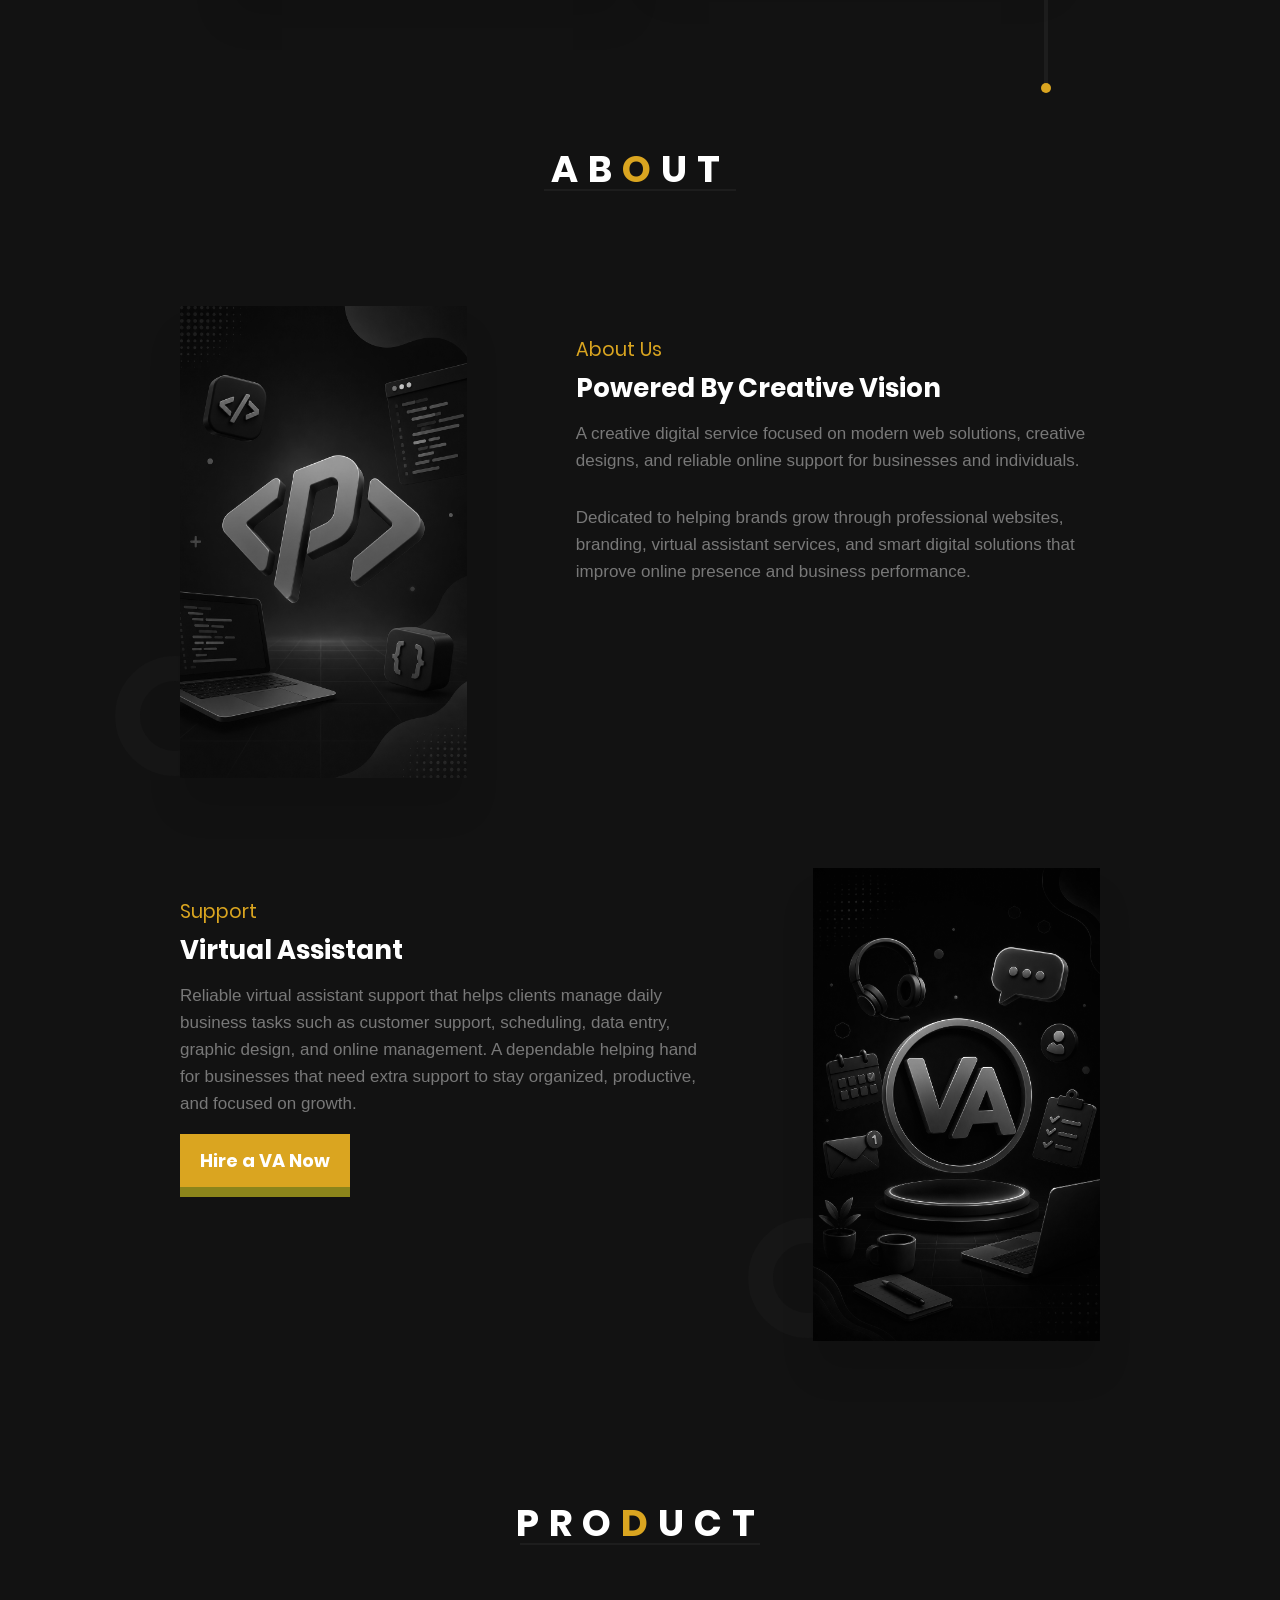
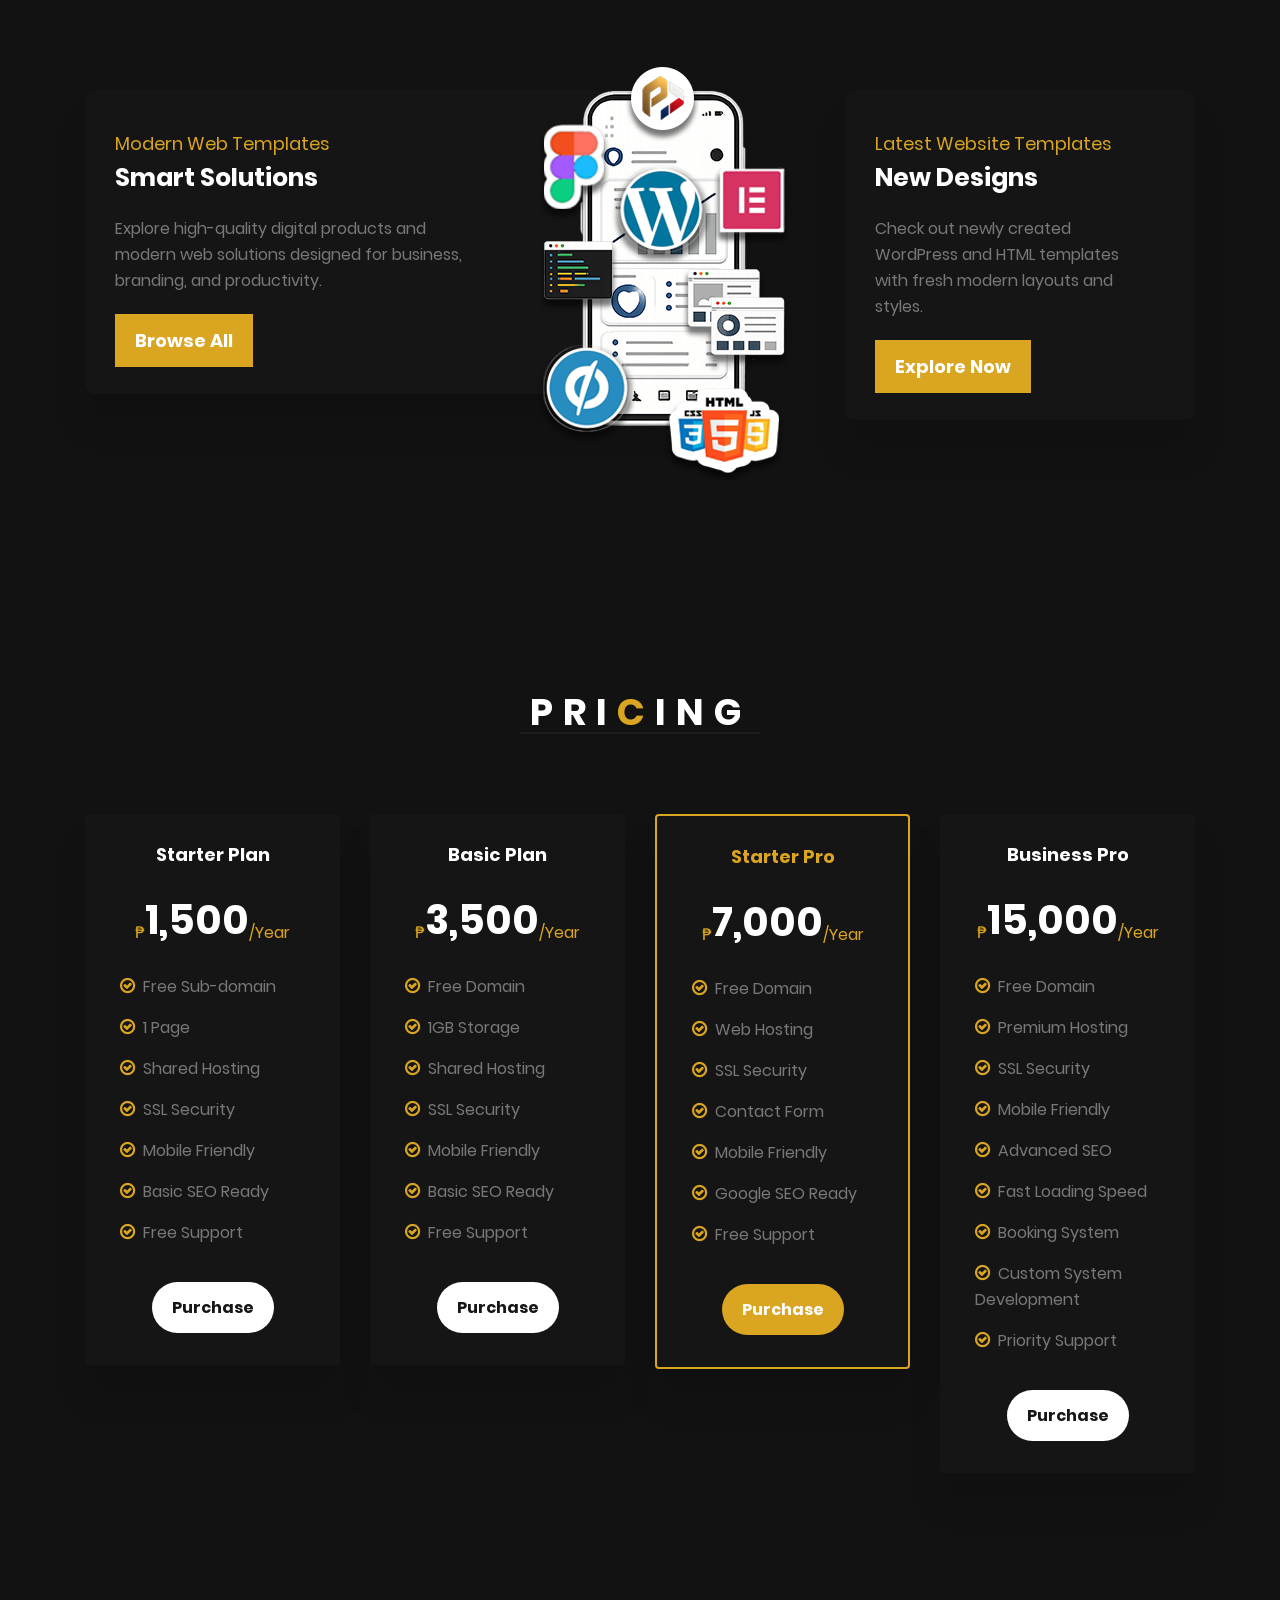
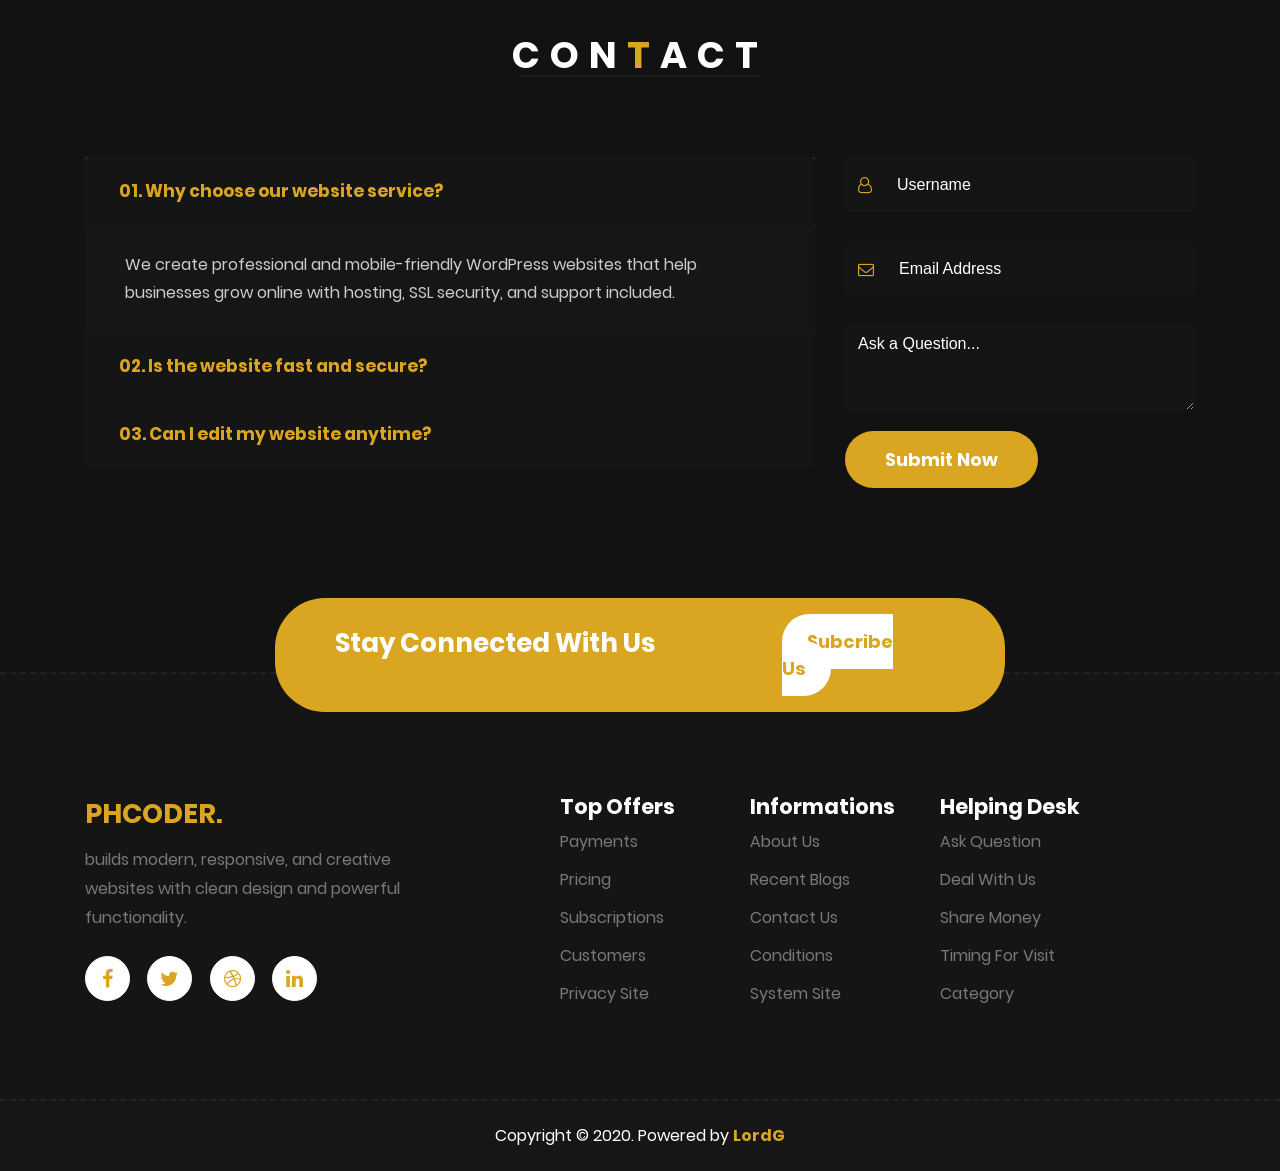
==== commit 0617de31: "." ====
--- a/index.html
+++ b/index.html
@@ -4,9 +4,31 @@
 
 <head>
     <meta charset="UTF-8">
-    <meta name="viewport" content="width=device-width, initial-scale=1, shrink-to-fit=no">
-    <meta name="keywords" content="PHCODER, web design, digital business, HTML5, Templates" />
-    <meta name="description" content="PHCODER - support daily tasks, customer management, organization, and digital business operations" />
+    <meta name="title" content="PHCODER Remesis - Web Development & Digital Solutions">
+    <meta name="description" content="PHCODER Remesis offers modern web development, creative digital solutions, responsive websites, and innovative coding experiences for businesses and creators.">
+    <meta name="keywords" content="PHCODER, Remesis, web development, website design, coding, HTML, CSS, JavaScript, PHP, responsive website, developer portfolio, digital solutions">
+    <meta name="author" content="PHCODER">
+    <meta name="robots" content="index, follow">
+    <meta name="viewport" content="width=device-width, initial-scale=1.0">
+
+    <!-- Open Graph -->
+    <meta property="og:type" content="website">
+    <meta property="og:title" content="PHCODER Remesis">
+    <meta property="og:description" content="Modern web development and creative digital solutions powered by PHCODER Remesis.">
+    <meta property="og:url" content="https://hlord-g.github.io/phcoder_remesis/index.html">
+    <meta property="og:image" content="https://hlord-g.github.io/phcoder_remesis/images/preview.jpg">
+
+    <!-- Twitter -->
+    <meta name="twitter:card" content="summary_large_image">
+    <meta name="twitter:title" content="PHCODER Remesis">
+    <meta name="twitter:description" content="Modern web development and creative digital solutions powered by PHCODER Remesis.">
+    <meta name="twitter:image" content="https://hlord-g.github.io/phcoder_remesis/images/preview.jpg">
+
+    <!-- Theme -->
+    <meta name="theme-color" content="#0f172a">
+    <meta name="apple-mobile-web-app-capable" content="yes">
+    <meta name="apple-mobile-web-app-status-bar-style" content="black-translucent">
+   
     <title>PHCODER</title>
     <link rel="icon" type="image/ico" href="favicon.png">
     <!--font-awesome icons link-->
@@ -231,14 +253,14 @@
                         <div class="col-lg-7 col-md-6">
                             <div class="about-txt">
                                 <span class="separet-span">About Us</span>
-                                <h3>#1 Animation Studio Presents</h3>
+                                <h3>Powered By Creative Vision</h3>
                                 <p>A creative digital service focused on modern web solutions, creative designs, and reliable online support for businesses and individuals. </p>
                                 <p class="separate-p tab-hider">Dedicated to helping brands grow through professional websites, branding, virtual assistant services, and smart digital solutions that improve online presence and business performance.</p>
                             </div>
                         </div>
                     </div>
                 </div>
-                <div class="col-lg-10 m-auto about-item col-md-12">
+                <div class="col-lg-10 m-auto about-item col-md-12" hidden>
                     <div class="row">
                         <div class="col-lg-7 col-md-6">
                             <div class="about-txt sm-reduce-pa">
@@ -295,12 +317,6 @@
                 </div>
                 <div class="col-lg-10 m-auto about-item col-md-12">
                     <div class="row">
-                        <div class="col-lg-4 col-sm-8 m-sm-auto text-center col-md-5">
-                            <div class="about-img ai-three">
-                                <img src="src/images/va.png" alt="about-img" class="img-fluid">
-                            </div>
-                        </div>
-                        <div class="col-lg-1 col-md-1"></div>
                         <div class="col-lg-7 col-md-6">
                             <div class="about-txt">
                                 <span class="separet-span">Support</span>
@@ -309,6 +325,12 @@
                                 <a href="#">Hire a VA Now</a>
                             </div>
                         </div>
+                        <div class="col-lg-1 col-md-1"></div>
+                        <div class="col-lg-4 col-sm-8 m-sm-auto text-center col-md-5">
+                            <div class="about-img ai-three">
+                                <img src="src/images/va.png" alt="about-img" class="img-fluid">
+                            </div>
+                        </div>
                     </div>
                 </div>
             </div>
@@ -317,7 +339,7 @@
     <!-- ABOUT AREA ENDS -->
 
     <!-- GALLERY AREA START -->
-    <section id="gallery">
+    <section id="gallery" hidden>
         <div class="container">
             <div class="row header-text text-center">
                 <div class="col-lg-12">
@@ -362,13 +384,13 @@
                     <div class="product-item">
                         <div class="row">
                             <div class="col-lg-8 col-md-7 product-txt">
-                                <span>Made For You</span>
-                                <h3>Today's Collection</h3>
-                                <p>Lorem ipsum dolor sit amet, consectetur adipisicing elit. Illum accusamus iusto facilis reprehenderit saepe consequatur!</p>
-                                <a style="color:white; cursor: pointer;" onclick="openPanel()">Browse All</a>
-                            </div>
-                            <div class="col-lg-4 col-md-4 mob-img-hide">
-                                <img src="src/images/producticons.png" alt="product-img">
+                                <span>Modern Web Templates</span>
+                                <h3>Smart Solutions</h3>
+                                <p>Explore high-quality digital products and modern web solutions designed for business, branding, and productivity.</p>
+                                <a style="color:white; cursor: pointer;" onclick="openPanel('ASC', '')">Browse All</a>
+                            </div>
+                            <div class="col-lg-4 col-md-4 mob-img-hide" style="z-index:99;">
+                                <img src="src/images/producticons.png" alt="product-img" style="z-index:99;">
                             </div>
                         </div>
                     </div>
@@ -376,10 +398,10 @@
                 <div class="col-lg-1"></div>
                 <div class="col-lg-4">
                     <div class="product-item product-txt">
-                        <span>Limited Offer</span>
-                        <h3>Free HD Streaming</h3>
-                        <p class="next-p">Lorem ipsum dolor sit amet, consectetur adipisicing elit. Esse nisi, inventore dicta, officia.</p>
-                        <a href="#">Stream Now</a>
+                        <span>Latest Website Templates</span>
+                        <h3>New Designs</h3>
+                        <p class="next-p">Check out newly created WordPress and HTML templates with fresh modern layouts and styles.</p>
+                        <a href="#"  onclick="openPanel('ASC', 'html')">Explore Now</a>
                     </div>
                 </div>
             </div>
@@ -544,49 +566,79 @@
                 </div>
             </div>
             <div class="row price-pa">
-                <div class="col-lg-3 col-sm-6">
-                    <div class="price-table mob-mar-bottom">
-                        <h3>Free</h3>
-                        <h4><sub>$</sub>0<sub>/mon</sub></h4>
-                        <p><i class="fa fa-check-circle-o" aria-hidden="true"></i> Limited Time</p>
-                        <p><i class="fa fa-check-circle-o" aria-hidden="true"></i> HD quality Video</p>
-                        <p><i class="fa fa-check-circle-o" aria-hidden="true"></i> 1 Personal Account</p>
-                        <div class="price-btn text-center">
-                            <a href="#">Sign up</a>
-                        </div>
-                    </div>
-                </div>
-                <div class="col-lg-3 col-sm-6">
-                    <div class="price-table mob-mar-bottom">
-                        <h3>Personal</h3>
-                        <h4><sub>$</sub>25<sub>/mon</sub></h4>
-                        <p><i class="fa fa-check-circle-o" aria-hidden="true"></i> Limited Time</p>
-                        <p><i class="fa fa-check-circle-o" aria-hidden="true"></i> HD quality Video</p>
-                        <p><i class="fa fa-check-circle-o" aria-hidden="true"></i> 1 Personal Account</p>
+
+                <div class="col-lg-3 col-sm-6 mob-mar-bottom">
+                    <div class="price-table">
+                        <h3>Starter Plan</h3>
+                        <h4><sub>₱</sub>1,500<sub>/Year</sub></h4>
+
+                        <p><i class="fa fa-check-circle-o" aria-hidden="true"></i> Free Sub-domain</p>
+                        <p><i class="fa fa-check-circle-o" aria-hidden="true"></i> 1 Page</p>
+                        <p><i class="fa fa-check-circle-o" aria-hidden="true"></i> Shared Hosting</p>
+                        <p><i class="fa fa-check-circle-o" aria-hidden="true"></i> SSL Security</p>
+                        <p><i class="fa fa-check-circle-o" aria-hidden="true"></i> Mobile Friendly</p>
+                        <p><i class="fa fa-check-circle-o" aria-hidden="true"></i> Basic SEO Ready</p>
+                        <p><i class="fa fa-check-circle-o" aria-hidden="true"></i> Free Support</p>
+
                         <div class="price-btn text-center">
                             <a href="#">Purchase</a>
                         </div>
                     </div>
                 </div>
+  
+                <div class="col-lg-3 col-sm-6 mob-mar-bottom">
+                    <div class="price-table">
+                        <h3>Basic Plan</h3>
+                        <h4><sub>₱</sub>3,500<sub>/Year</sub></h4>
+
+                        <p><i class="fa fa-check-circle-o" aria-hidden="true"></i> Free Domain</p>
+                        <p><i class="fa fa-check-circle-o" aria-hidden="true"></i> 1GB Storage</p>
+                        <p><i class="fa fa-check-circle-o" aria-hidden="true"></i> Shared Hosting</p>
+                        <p><i class="fa fa-check-circle-o" aria-hidden="true"></i> SSL Security</p>
+                        <p><i class="fa fa-check-circle-o" aria-hidden="true"></i> Mobile Friendly</p>
+                        <p><i class="fa fa-check-circle-o" aria-hidden="true"></i> Basic SEO Ready</p>
+                        <p><i class="fa fa-check-circle-o" aria-hidden="true"></i> Free Support</p>
+
+                        <div class="price-btn text-center">
+                            <a href="#">Purchase</a>
+                        </div>
+                    </div>
+                </div>
+
                 <div class="col-lg-3 col-sm-6 mob-mar-bottom">
                     <div class="price-table gold-bg">
-                        <h3 class="gold">Recommend</h3>
-                        <h4><sub>$</sub>99<sub>/Year</sub></h4>
-                        <p><i class="fa fa-check-circle-o" aria-hidden="true"></i> Limited Time</p>
-                        <p><i class="fa fa-check-circle-o" aria-hidden="true"></i> HD quality Video</p>
-                        <p><i class="fa fa-check-circle-o" aria-hidden="true"></i> 1 Personal Account</p>
+                        <h3 class="gold">Starter Pro</h3>
+                        <h4><sub>₱</sub>7,000<sub>/Year</sub></h4>
+
+                        <p><i class="fa fa-check-circle-o" aria-hidden="true"></i> Free Domain</p>
+                        <p><i class="fa fa-check-circle-o" aria-hidden="true"></i> Web Hosting</p>
+                        <p><i class="fa fa-check-circle-o" aria-hidden="true"></i> SSL Security</p>
+                        <p><i class="fa fa-check-circle-o" aria-hidden="true"></i> Contact Form</p>
+                        <p><i class="fa fa-check-circle-o" aria-hidden="true"></i> Mobile Friendly</p>
+                        <p><i class="fa fa-check-circle-o" aria-hidden="true"></i> Google SEO Ready</p>
+                        <p><i class="fa fa-check-circle-o" aria-hidden="true"></i> Free Support</p>
+
                         <div class="price-btn gold-bg2 text-center">
                             <a href="#">Purchase</a>
                         </div>
                     </div>
                 </div>
+
                 <div class="col-lg-3 col-sm-6">
                     <div class="price-table">
-                        <h3>Business</h3>
-                        <h4><sub>$</sub>199<sub>/Year</sub></h4>
-                        <p><i class="fa fa-check-circle-o" aria-hidden="true"></i> Limited Time</p>
-                        <p><i class="fa fa-check-circle-o" aria-hidden="true"></i> HD quality Video</p>
-                        <p><i class="fa fa-check-circle-o" aria-hidden="true"></i> 1 Personal Account</p>
+                        <h3>Business Pro</h3>
+                        <h4><sub>₱</sub>15,000<sub>/Year</sub></h4>
+
+                        <p><i class="fa fa-check-circle-o" aria-hidden="true"></i> Free Domain</p>
+                        <p><i class="fa fa-check-circle-o" aria-hidden="true"></i> Premium Hosting</p>
+                        <p><i class="fa fa-check-circle-o" aria-hidden="true"></i> SSL Security</p>
+                        <p><i class="fa fa-check-circle-o" aria-hidden="true"></i> Mobile Friendly</p>
+                        <p><i class="fa fa-check-circle-o" aria-hidden="true"></i> Advanced SEO</p>
+                        <p><i class="fa fa-check-circle-o" aria-hidden="true"></i> Fast Loading Speed</p>
+                        <p><i class="fa fa-check-circle-o" aria-hidden="true"></i> Booking System</p>
+                        <p><i class="fa fa-check-circle-o" aria-hidden="true"></i> Custom System Development</p>
+                        <p><i class="fa fa-check-circle-o" aria-hidden="true"></i> Priority Support</p>
+
                         <div class="price-btn text-center">
                             <a href="#">Purchase</a>
                         </div>
@@ -701,48 +753,61 @@
             <div class="row contact-pa">
                 <div class="col-lg-8 f-text2">
                     <div class="accordion" id="accordionExample">
+
                         <div class="card">
                             <div class="card-header" id="headingOne">
                                 <h2 class="mb-0">
-                                    <button class="btn btn-link zom" type="button" data-toggle="collapse" data-target="#collapseOne" aria-expanded="true" aria-controls="collapseOne">
-                                        01.How to order properly?
+                                    <button style="white-space: normal; width: 100%; text-align: left;" class="btn btn-link zom" type="button" data-toggle="collapse" data-target="#collapseOne" aria-expanded="true" aria-controls="collapseOne">
+                                        01. Why choose our website service?
                                     </button>
                                 </h2>
                             </div>
+
                             <div id="collapseOne" class="collapse show" aria-labelledby="headingOne" data-parent="#accordionExample">
                                 <div class="card-body">
-                                    Lorem ipsum dolor sit amet, consectetur adipisicing elit. Dolorem ipsa fugiat, tempore sapiente amet illum, eius, aperiam facilis ad ipsam eveniet itaque recusandae illo debitis?
-                                </div>
-                            </div>
-                        </div>
+                                    We create professional and mobile-friendly WordPress
+                                    websites that help businesses grow online with hosting,
+                                    SSL security, and support included.
+                                </div>
+                            </div>
+                        </div>
+
                         <div class="card">
                             <div class="card-header" id="headingTwo">
                                 <h2 class="mb-0">
-                                    <button class="btn btn-link collapsed zom" type="button" data-toggle="collapse" data-target="#collapseTwo" aria-expanded="false" aria-controls="collapseTwo">
-                                        02.Performance and Security?
+                                    <button style="white-space: normal; width: 100%; text-align: left;" class="btn btn-link collapsed zom" type="button" data-toggle="collapse" data-target="#collapseTwo" aria-expanded="false" aria-controls="collapseTwo">
+                                        02. Is the website fast and secure?
                                     </button>
                                 </h2>
                             </div>
+
                             <div id="collapseTwo" class="collapse" aria-labelledby="headingTwo" data-parent="#accordionExample">
                                 <div class="card-body">
-                                    Lorem ipsum dolor sit amet, consectetur adipisicing elit. Dolorem ipsa fugiat, tempore sapiente amet illum, eius, aperiam facilis ad ipsam eveniet itaque recusandae illo debitis?
-                                </div>
-                            </div>
-                        </div>
+                                    Yes, all websites include SSL security, mobile optimization,
+                                    and speed optimization to make your website secure,
+                                    responsive, and smooth on all devices.
+                                </div>
+                            </div>
+                        </div>
+
                         <div class="card">
                             <div class="card-header" id="headingThree">
                                 <h2 class="mb-0">
-                                    <button class="btn btn-link collapsed zom" type="button" data-toggle="collapse" data-target="#collapseThree" aria-expanded="false" aria-controls="collapseThree">
-                                        03.Which Payment Support?
+                                    <button style="white-space: normal; width: 100%; text-align: left;" class="btn btn-link collapsed zom" type="button" data-toggle="collapse" data-target="#collapseThree" aria-expanded="false" aria-controls="collapseThree">
+                                        03. Can I edit my website anytime?
                                     </button>
                                 </h2>
                             </div>
+
                             <div id="collapseThree" class="collapse" aria-labelledby="headingThree" data-parent="#accordionExample">
                                 <div class="card-body">
-                                    Lorem ipsum dolor sit amet, consectetur adipisicing elit. Dolorem ipsa fugiat, tempore sapiente amet illum, eius, aperiam facilis ad ipsam eveniet itaque recusandae illo debitis?
-                                </div>
-                            </div>
-                        </div>
+                                    Yes, you can easily update your text, images, pages,
+                                    and content anytime using the easy admin dashboard
+                                    provided by WordPress.
+                                </div>
+                            </div>
+                        </div>
+
                     </div>
                 </div>
                 <div class="col-lg-4 mobile-space">
@@ -1095,95 +1160,228 @@
     ========================*/
     function insertCard(data){
 
-        const cardId =
-        data.cardid_ ||
-        generateCardId();
-
-        const cardData = {
-
-            mainImage:
-            data.mainImage || "",
-
-            title:
-            data.title || "",
-
-            previewslink:
-            data.previewslink || "#",
-
-            buyLink:
-            data.buyLink || "#",
-
-            cardid_:
-            cardId,
-
-            discription:
-            data.discription || "",
-
-            images:
-            data.images || []
-
-        };
-
-        /* save object */
-        cardholder.push(cardData);
-
-        /* create card */
-        const card =
-        document.createElement("div");
-
-        card.className =
-        "a8shd1";
-
-        card.setAttribute(
-            "cardid",
-            cardId
-        );
-
-        card.innerHTML = `
-        
-            <div class="pq72hs">
-
-                <div class="zx8sda">
-
-                    <img src="${cardData.mainImage}">
-
-                </div>
-
-                <h2 class="m2jd82">
-
-                    ${cardData.title}
-
-                </h2>
-
-            </div>
-
-            <div class="f8sh21">
-
-                <a href="${cardData.buyLink}"
-                class="hs7d91">
-
-                    Buy
-
-                </a>
-
-                <a href="#"
-                reviewid="${cardId}"
-                class="jx82ka">
-
-                    Preview
-
-                </a>
-
-            </div>
-
-        `;
-
-        grid.appendChild(card);
+            const cardId =
+            data.cardid_ ||
+            generateCardId();
+
+            const cardData = {
+
+                num:
+                cardholder.length + 1,
+
+                type:
+                data.type || "",
+
+                mainImage:
+                data.mainImage || "",
+
+                title:
+                data.title || "",
+
+                previewslink:
+                data.previewslink || "#",
+
+                buyLink:
+                data.buyLink || "#",
+
+                cardid_:
+                cardId,
+
+                discription:
+                data.discription || "",
+
+                images:
+                data.images || []
+
+            };
+
+            /* save object */
+            cardholder.push(cardData);
+
+            /* create card */
+            const card =
+            document.createElement("div");
+
+            card.className =
+            "a8shd1";
+
+            card.setAttribute(
+                "cardid",
+                cardId
+            );
+
+            card.innerHTML = `
+            
+                <div class="pq72hs">
+
+                    <div class="zx8sda">
+
+                        <img src="${cardData.mainImage}">
+
+                    </div>
+
+                    <h2 class="m2jd82">
+
+                        ${cardData.title}
+
+                    </h2>
+
+                    <span>
+
+                        ${cardData.type}
+
+                    </span>
+
+                </div>
+
+                <div class="f8sh21">
+
+                    <a href="${cardData.buyLink}"
+                    class="hs7d91">
+
+                        Buy
+
+                    </a>
+
+                    <a href="${cardData.previewslink}"
+                    reviewid_s="${cardId}"
+                    class="jx82ka">
+
+                        Preview
+
+                    </a>
+
+                </div>
+
+            `;
+
+            grid.appendChild(card);
+
+            updateCards();
+
+    }
+
+
+    function sortFunct(sorttype = "ASC", keytype = ""){
+
+        /* copy array */
+        let filteredCards =
+        [...cardholder];
+
+        /* filter type */
+        if(keytype !== ""){
+
+            filteredCards =
+            filteredCards.filter(card => {
+
+                return (
+                    card.type &&
+                    card.type.toLowerCase() ===
+                    keytype.toLowerCase()
+                );
+
+            });
+
+        }
+
+        /* sort array */
+        filteredCards.sort((a, b) => {
+
+            const valA =
+            Number(a.num);
+
+            const valB =
+            Number(b.num);
+
+            if(sorttype === "ASC"){
+
+                return valA - valB;
+
+            }else{
+
+                return valB - valA;
+
+            }
+
+        });
+
+        /* clear display */
+        grid.innerHTML = "";
+
+        /* render */
+        filteredCards.forEach(cardData => {
+
+            const card =
+            document.createElement("div");
+
+            card.className =
+            "a8shd1";
+
+            card.setAttribute(
+                "cardid",
+                cardData.cardid_
+            );
+
+            card.innerHTML = `
+            
+                <div class="pq72hs">
+
+                    <div class="zx8sda">
+
+                        <img src="${cardData.mainImage}">
+
+                    </div>
+
+                    <h2 class="m2jd82">
+
+                        ${cardData.num}. ${cardData.title}
+
+                    </h2>
+
+                    <span>
+
+                        ${cardData.type}
+
+                    </span>
+
+                </div>
+
+                <div class="f8sh21">
+
+                    <a href="${cardData.buyLink}"
+                    class="hs7d91">
+
+                        Buy
+
+                    </a>
+
+                    <a href="${cardData.previewslink}"
+                    reviewid_s="${cardData.cardid_}"
+                    class="jx82ka">
+
+                        Preview
+
+                    </a>
+
+                </div>
+
+            `;
+
+            grid.appendChild(card);
+
+        });
 
         updateCards();
 
     }
 
+
+
+    /* ascending */
+    // sortFunct("ASC");
+
+    /* descending */
+    // sortFunct("DESC");
     /*========================
     UPDATE CARDS
     ========================*/
@@ -1235,7 +1433,7 @@
     /*========================
     OPEN PANEL
     ========================*/
-    function openPanel(){
+    function openPanel(xxx, yyy){
 
         panel.style.zIndex =
         "9999999999999";
@@ -1250,6 +1448,8 @@
 
         document.body.style.width =
         "100%";
+
+        sortFunct(xxx, yyy);
 
     }
 
@@ -1308,13 +1508,14 @@
     SAMPLE INSERT
     ========================*/
     insertCard({
-
+        type:
+        "html",
         mainImage:
-        "https://i.imgur.com/J8qK5YI.png",
+        "https://hlord-g.github.io/ProjectV01/Branding%20Agency.jpg",
         title:
-        "RoketX",
+        "Branding Agency",
         previewslink:
-        "#",
+        "https://hlord-g.github.io/ProjectV01/",
         buyLink:
         "#4",
         discription:
@@ -1326,13 +1527,14 @@
     });
 
     insertCard({
-
+        type:
+        "wordpress",
         mainImage:
-        "https://i.imgur.com/J8qK5YI.png",
+        "https://hlord-g.github.io/ProjectV02/Architecture.jpg",
         title:
-        "RoketX",
+        "Architecture",
         previewslink:
-        "#",
+        "https://hlord-g.github.io/ProjectV02/",
         buyLink:
         "#3",
         discription:
@@ -1345,13 +1547,14 @@
 
 
     insertCard({
-
+        type:
+        "wordpress",
         mainImage:
-        "https://i.imgur.com/J8qK5YI.png",
+        "https://hlord-g.github.io/ProjectV03/real-estate.jpg",
         title:
-        "RoketX",
+        "real-estate",
         previewslink:
-        "#",
+        "https://hlord-g.github.io/ProjectV03/",
         buyLink:
         "#2",
         discription:
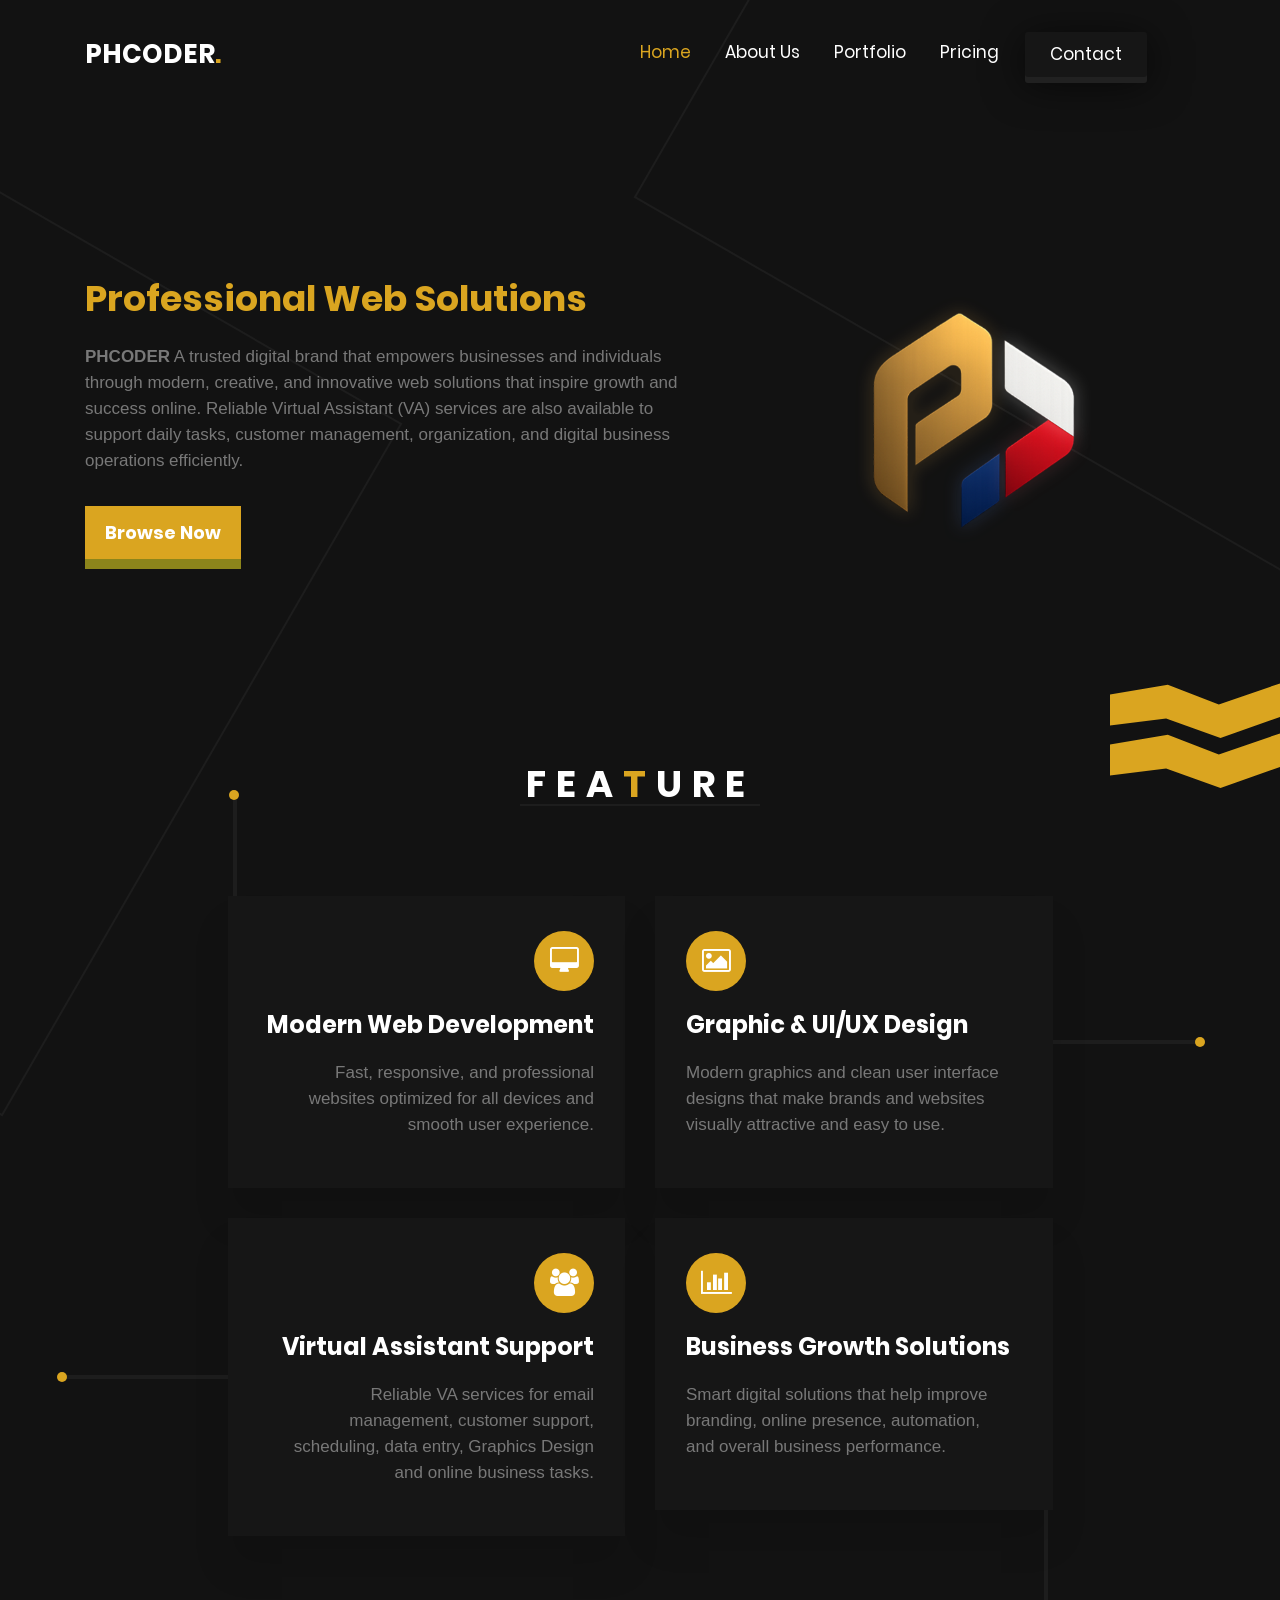
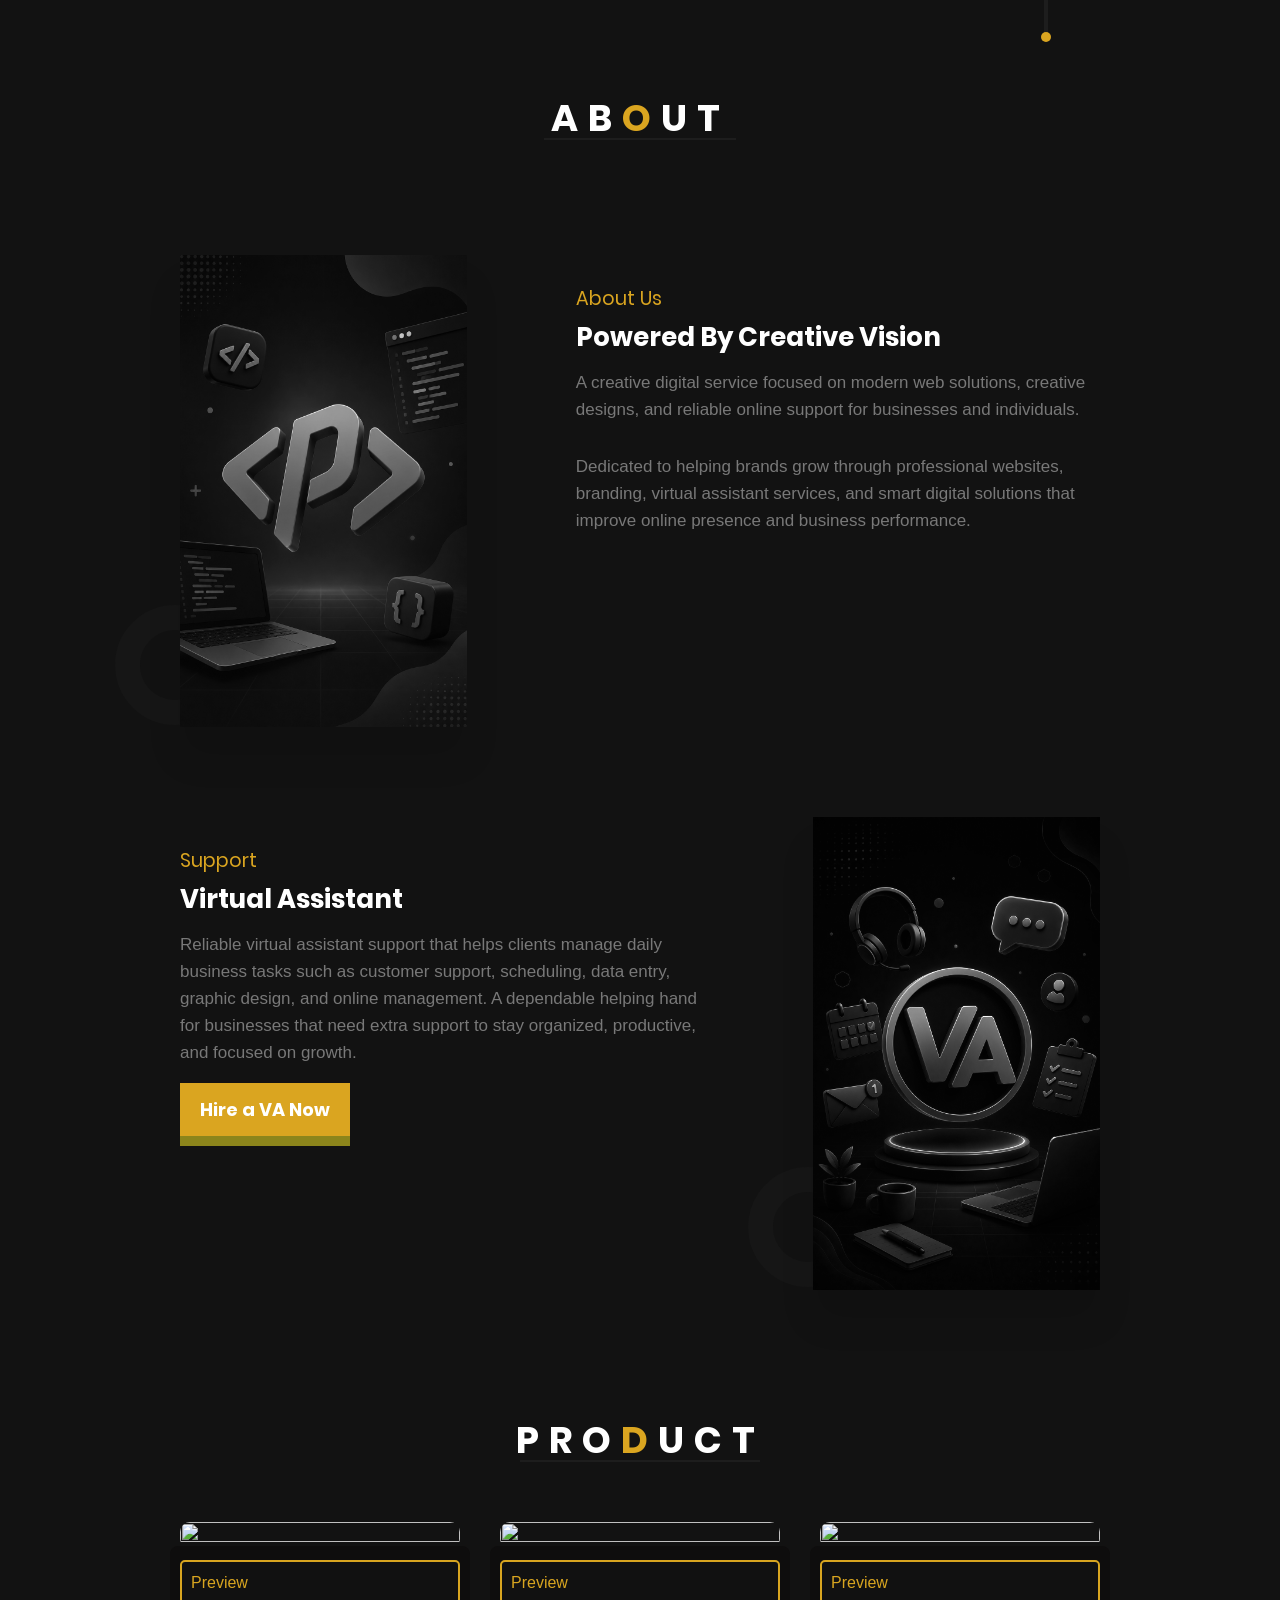
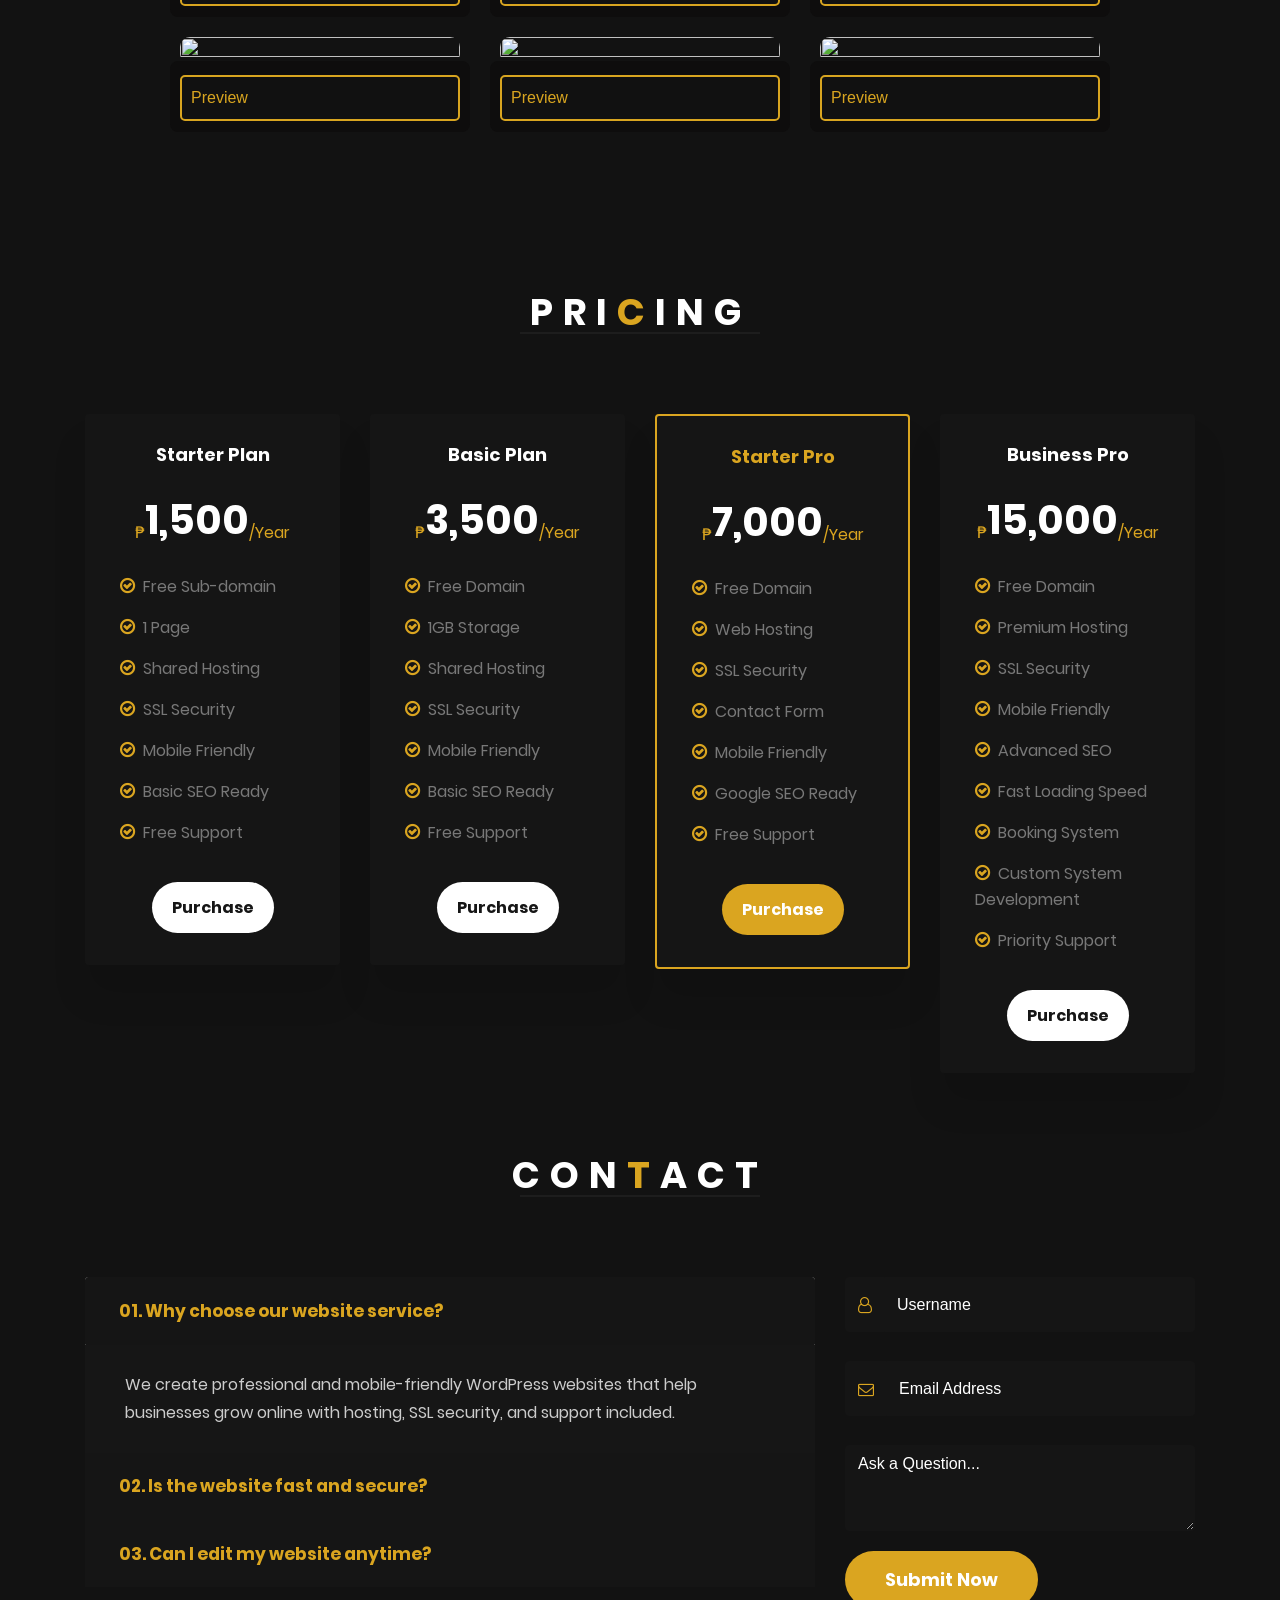
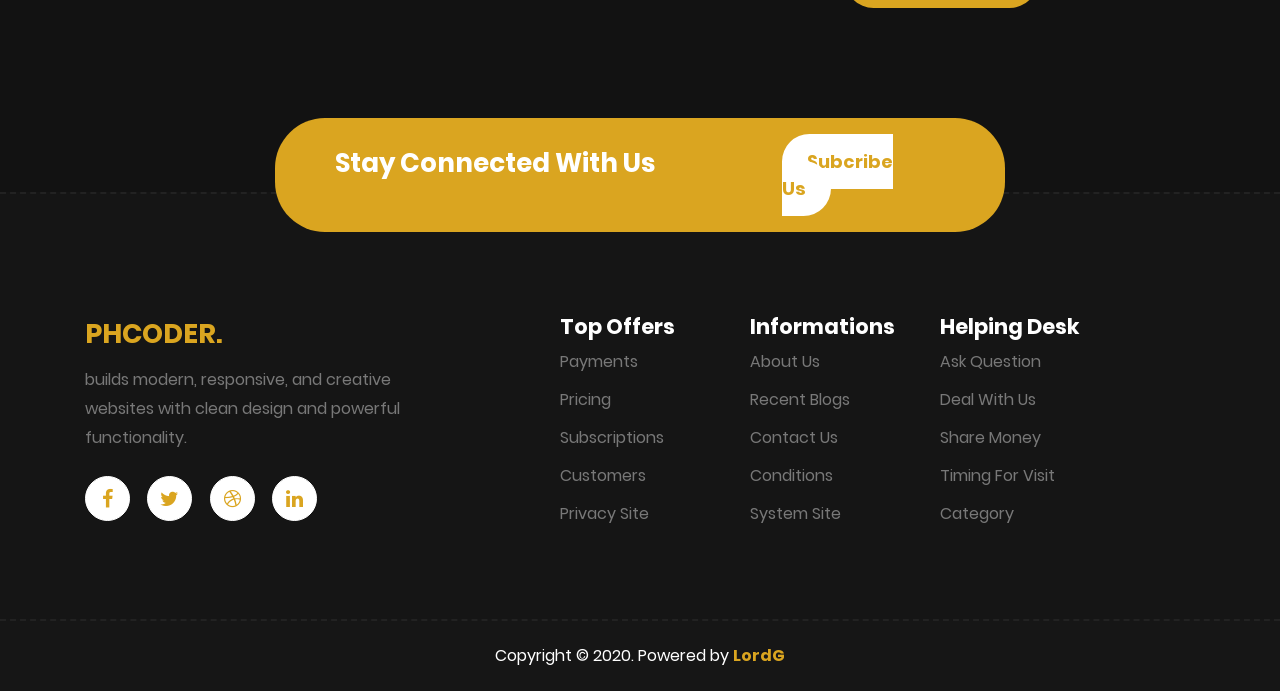
==== commit 56779cc2: "." ====
--- a/index.html
+++ b/index.html
@@ -72,13 +72,10 @@
                         <a class="nav-link" href="#about">About Us</a>
                     </li>
                     <li class="nav-item">
-                        <a class="nav-link" href="#gallery">Gallery</a>
+                        <a class="nav-link" href="#portfolio">Portfolio</a>
                     </li>
                     <li class="nav-item">
-                        <a class="nav-link" href="#product">Web Designs</a>
-                    </li>
-                    <li class="nav-item">
-                        <a class="nav-link" href="g.html">Portfolio</a>
+                        <a class="nav-link" href="#pricing">Pricing</a>
                     </li>
                     <li class="nav-item">
                         <a class="nav-link bor" href="#" data-toggle="modal" data-target="#exampleModal">Contact</a>
@@ -189,7 +186,6 @@
                                 <h3>Modern Web Development</h3>
                                 <p>Fast, responsive, and professional websites optimized for all devices and smooth user experience.</p>
                                 <div class="over-btn">
-                                    <a href="#">Read More</a>
                                 </div>
                             </div>
                         </div>
@@ -200,7 +196,6 @@
                                 <h3>Graphic & UI/UX Design</h3>
                                 <p>Modern graphics and clean user interface designs that make brands and websites visually attractive and easy to use.</p>
                                 <div class="over-btn">
-                                    <a href="#">Read More</a>
                                 </div>
                             </div>
                         </div>
@@ -211,7 +206,6 @@
                                 <h3>Virtual Assistant Support</h3>
                                 <p>Reliable VA services for email management, customer support, scheduling, data entry, Graphics Design and online business tasks.</p>
                                 <div class="over-btn">
-                                    <a href="#">Read More</a>
                                 </div>
                             </div>
                         </div>
@@ -222,7 +216,6 @@
                                 <h3>Business Growth Solutions</h3>
                                 <p>Smart digital solutions that help improve branding, online presence, automation, and overall business performance.</p>
                                 <div class="over-btn">
-                                    <a href="#">Read More</a>
                                 </div>
                             </div>
                         </div>
@@ -372,7 +365,7 @@
     <!-- GALLERY AREA ENDS -->
 
     <!-- PRODUCT AREA START -->
-    <section id="product" >
+    <section id="product" hidden>
         <div class="container">
             <div class="row header-text text-center">
                 <div class="col-lg-12">
@@ -526,39 +519,137 @@
     <!-- PRODUCT AREA ENDS -->
 
     <!-- TEAM AREA START -->
-    <section id="team" hidden>
+    <br><br><section id="portfolio" style="margin-bottom: 50px;">
         <div class="container">
-            <div class="row header-text text-center team-header">
-                <div class="col-lg-12">
-                    <h3>TE<span>A</span>M</h3>
-                </div>
-            </div>
-            <div class="row team-pa">
-                <div class="col-lg-3 col-md-3 col-sm-4 m-auto team-item text-center">
-                    <img src="src/images/ceo.png" alt="team-member" class="img-fluid">
-                    <h3>Harold</h3>
-                    <p>CEO Founder</p>
-                    <a href="#">Profile</a>
-                </div>
-                <div class="col-lg-3 col-md-3 col-sm-4 m-auto team-item text-center">
-                    <img src="images/t2.jpg" alt="team-member" class="img-fluid">
-                    <h3>Anderson</h3>
-                    <p>Senior Designer</p>
-                    <a href="#">Profile</a>
-                </div>
-                <div class="col-lg-3 col-md-3 col-sm-4 m-auto team-item text-center">
-                    <img src="images/t3.jpg" alt="team-member" class="img-fluid">
-                    <h3>Samantha</h3>
-                    <p>VA</p>
-                    <a href="#">Profile</a>
-                </div>
-            </div>
+
+                <div class="row header-text text-center">
+                    <div class="col-lg-12">
+                        <h3>PRO<span>D</span>UCT</h3>
+                    </div>
+                </div>
+
+                 <div style="display:flex; margin-top:60px; justify-content: center; align-items: center; flex-flow: row; flex-wrap: wrap; gap:20px;">
+
+                    <aside style="min-width:300px; max-width:320px; position:relative;">
+                        <div style="width:100%; height:100%; min-height:0; display:flex; flex-flow:column; position:absolute; top:0; left:0; z-index:-1;">
+                            <div style="flex:1;"></div>
+                            <div style="flex:3; border-radius:8px; background:#0e0d0d;"></div>
+                        </div>
+
+                        <div style="width:100%; height:100%; display:flex;  flex-flow:column; position: relative;">
+                            <div style="flex:1; position:relative; padding:0 10px;">
+                                <img src="https://phcoder.rf.gd/src/images/gallery/3.png"
+                                    style="width:100%; height:80%; object-fit:cover; border-radius: 10px;">
+                            </div>
+
+                            <div style="flex:1; display:flex; padding:11px 10px; gap:5px;">
+                                <button hidden style="flex:1; padding:9px 9px; font-display: block; color: #111; border-radius: 5px; border: 1px solid #d8a520; background-color: #d8a520;">Buy</button>
+                                <a  href="#6"  style="flex:2; cursor: pointer; border-radius: 5px; padding:9px 9px; background-color: #111; border: 2px solid #d8a520; color: #d8a520;">Preview</a>
+                            </div>
+                        </div>
+                    </aside>
+                    <aside style="min-width:300px; max-width:320px; position:relative;">
+                        <div style="width:100%; height:100%; min-height:0; display:flex; flex-flow:column; position:absolute; top:0; left:0; z-index:-1;">
+                            <div style="flex:1;"></div>
+                            <div style="flex:3; border-radius:8px; background:#0e0d0d;"></div>
+                        </div>
+
+                        <div style="width:100%; height:100%; display:flex;  flex-flow:column; position: relative;">
+                            <div style="flex:1; position:relative; padding:0 10px;">
+                                <img src="https://phcoder.rf.gd/src/images/gallery/3.png"
+                                    style="width:100%; height:80%; object-fit:cover; border-radius: 10px;">
+                            </div>
+
+                            <div style="flex:1; display:flex; padding:11px 10px; gap:5px;">
+                                <button hidden style="flex:1; padding:9px 9px; font-display: block; color: #111; border-radius: 5px; border: 1px solid #d8a520; background-color: #d8a520;">Buy</button>
+                                <a  href="#5"  style="flex:2; cursor: pointer; border-radius: 5px; padding:9px 9px; background-color: #111; border: 2px solid #d8a520; color: #d8a520;">Preview</a>
+                            </div>
+                        </div>
+                    </aside>
+                    <aside style="min-width:300px; max-width:320px; position:relative;">
+                        <div style="width:100%; height:100%; min-height:0; display:flex; flex-flow:column; position:absolute; top:0; left:0; z-index:-1;">
+                            <div style="flex:1;"></div>
+                            <div style="flex:3; border-radius:8px; background:#0e0d0d;"></div>
+                        </div>
+
+                        <div style="width:100%; height:100%; display:flex;  flex-flow:column; position: relative;">
+                            <div style="flex:1; position:relative; padding:0 10px;">
+                                <img src="https://phcoder.rf.gd/src/images/gallery/3.png"
+                                    style="width:100%; height:80%; object-fit:cover; border-radius: 10px;">
+                            </div>
+
+                            <div style="flex:1; display:flex; padding:11px 10px; gap:5px;">
+                                <button hidden style="flex:1; padding:9px 9px; font-display: block; color: #111; border-radius: 5px; border: 1px solid #d8a520; background-color: #d8a520;">Buy</button>
+                                <a  href="#4"  style="flex:2; cursor: pointer;  border-radius: 5px; padding:9px 9px; background-color: #111; border: 2px solid #d8a520; color: #d8a520;">Preview</a>
+                            </div>
+                        </div>
+                    </aside>
+                    <aside style="min-width:300px; max-width:320px; position:relative;">
+                        <div style="width:100%; height:100%; min-height:0; display:flex; flex-flow:column; position:absolute; top:0; left:0; z-index:-1;">
+                            <div style="flex:1;"></div>
+                            <div style="flex:3; border-radius:8px; background:#0e0d0d;"></div>
+                        </div>
+
+                        <div style="width:100%; height:100%; display:flex;  flex-flow:column; position: relative;">
+                            <div style="flex:1; position:relative; padding:0 10px;">
+                                <img src="https://phcoder.rf.gd/src/images/gallery/3.png"
+                                    style="width:100%; height:80%; object-fit:cover; border-radius: 10px;">
+                            </div>
+
+                            <div style="flex:1; display:flex; padding:11px 10px; gap:5px;">
+                                <button hidden style="flex:1; padding:9px 9px; font-display: block; color: #111; border-radius: 5px; border: 1px solid #d8a520; background-color: #d8a520;">Buy</button>
+                                <a  href="#3"  style="flex:2; cursor: pointer;  border-radius: 5px; padding:9px 9px; background-color: #111; border: 2px solid #d8a520; color: #d8a520;">Preview</a>
+                            </div>
+                        </div>
+                    </aside>
+                    <aside style="min-width:300px; max-width:320px; position:relative;">
+                        <div style="width:100%; height:100%; min-height:0; display:flex; flex-flow:column; position:absolute; top:0; left:0; z-index:-1;">
+                            <div style="flex:1;"></div>
+                            <div style="flex:3; border-radius:8px; background:#0e0d0d;"></div>
+                        </div>
+
+                        <div style="width:100%; height:100%; display:flex;  flex-flow:column; position: relative;">
+                            <div style="flex:1; position:relative; padding:0 10px;">
+                                <img src="https://phcoder.rf.gd/src/images/gallery/3.png"
+                                    style="width:100%; height:80%; object-fit:cover; border-radius: 10px;">
+                            </div>
+
+                            <div style="flex:1; display:flex; padding:11px 10px; gap:5px;">
+                                <button hidden style="flex:1; padding:9px 9px; font-display: block; color: #111; border-radius: 5px; border: 1px solid #d8a520; background-color: #d8a520;">Buy</button>
+                                <a  href="#2" style="flex:2; cursor: pointer;  border-radius: 5px; padding:9px 9px; background-color: #111; border: 2px solid #d8a520; color: #d8a520;">Preview</a>
+                            </div>
+                        </div>
+                    </aside>
+                    <aside style="min-width:300px; max-width:320px; position:relative;">
+                        <div style="width:100%; height:100%; min-height:0; display:flex; flex-flow:column; position:absolute; top:0; left:0; z-index:-1;">
+                            <div style="flex:1;"></div>
+                            <div style="flex:3; border-radius:8px; background:#0e0d0d;"></div>
+                        </div>
+
+                        <div style="width:100%; height:100%; display:flex;  flex-flow:column; position: relative;">
+                            <div style="flex:1; position:relative; padding:0 10px;">
+                                <img src="https://phcoder.rf.gd/src/images/gallery/3.png"
+                                    style="width:100%; height:80%; object-fit:cover; border-radius: 10px;">
+                            </div>
+
+                            <div style="flex:1; display:flex; padding:11px 10px; gap:5px;">
+                                <button hidden style="flex:1; padding:9px 9px; font-display: block; color: #111; border-radius: 5px; border: 1px solid #d8a520; background-color: #d8a520;">Buy</button>
+                                <a href="#1" style="flex:2; cursor: pointer;  border-radius: 5px; padding:9px 9px; background-color: #111; border: 2px solid #d8a520; color: #d8a520;">Preview</a>
+                            </div>
+                        </div>
+                    </aside>
+
+                </div>
+
+                <div style="display:flex; font-weight: bold; margin-top:60px; justify-content: center; align-items: center; flex-flow: row; flex-wrap: wrap; gap:20px;">
+                    <a   href="#brows"  hidden style="flex:1; padding:9px 9px; max-width:500px; width:80%; font-display: block; color: #111; border-radius: 5px; border: 1px solid #d8a520; background-color: #d8a520;">Browse Now</a>
+                </div>
         </div>
-    </section>
+    </section><br><br>
     <!-- TEAM AREA ENDS -->
 
     <!-- PRICE AREA START -->
-    <section id="price">
+    <section id="pricing">
         <div class="container">
             <div class="row header-text text-center">
                 <div class="col-lg-12">
